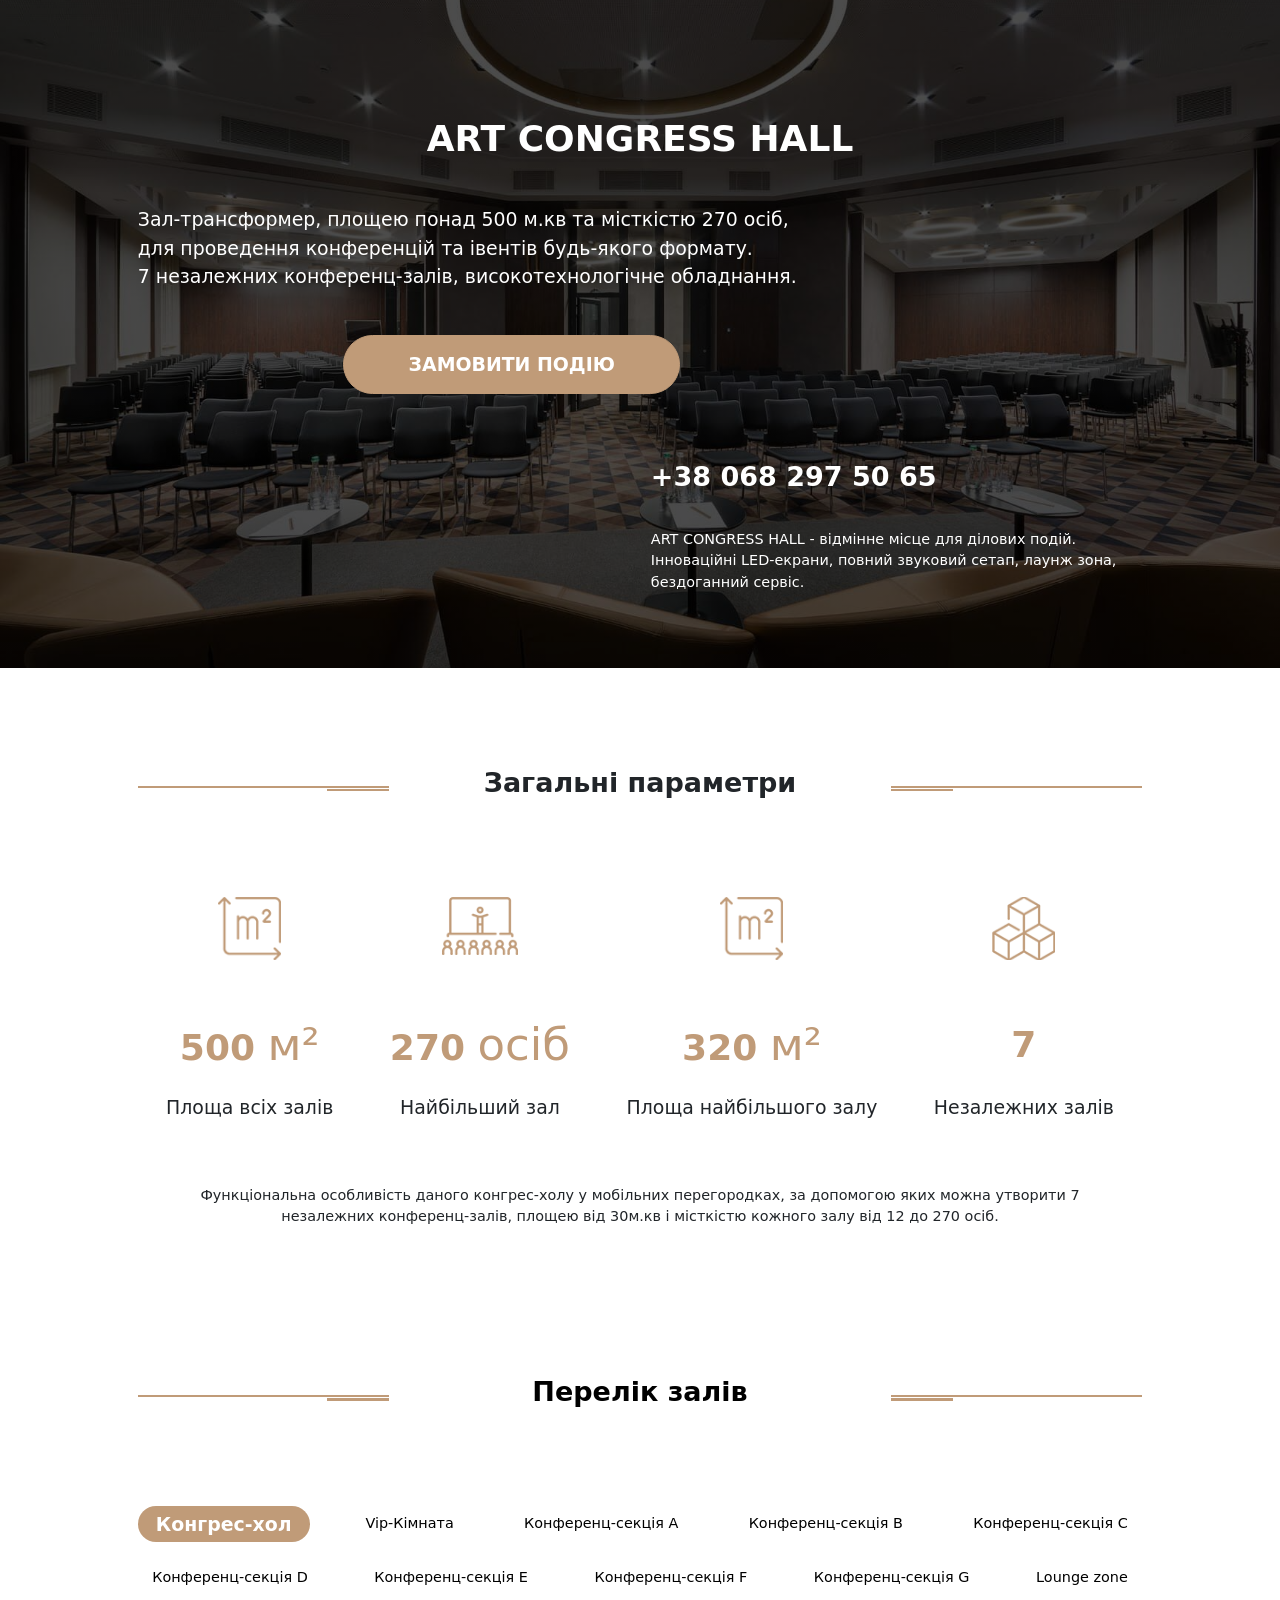
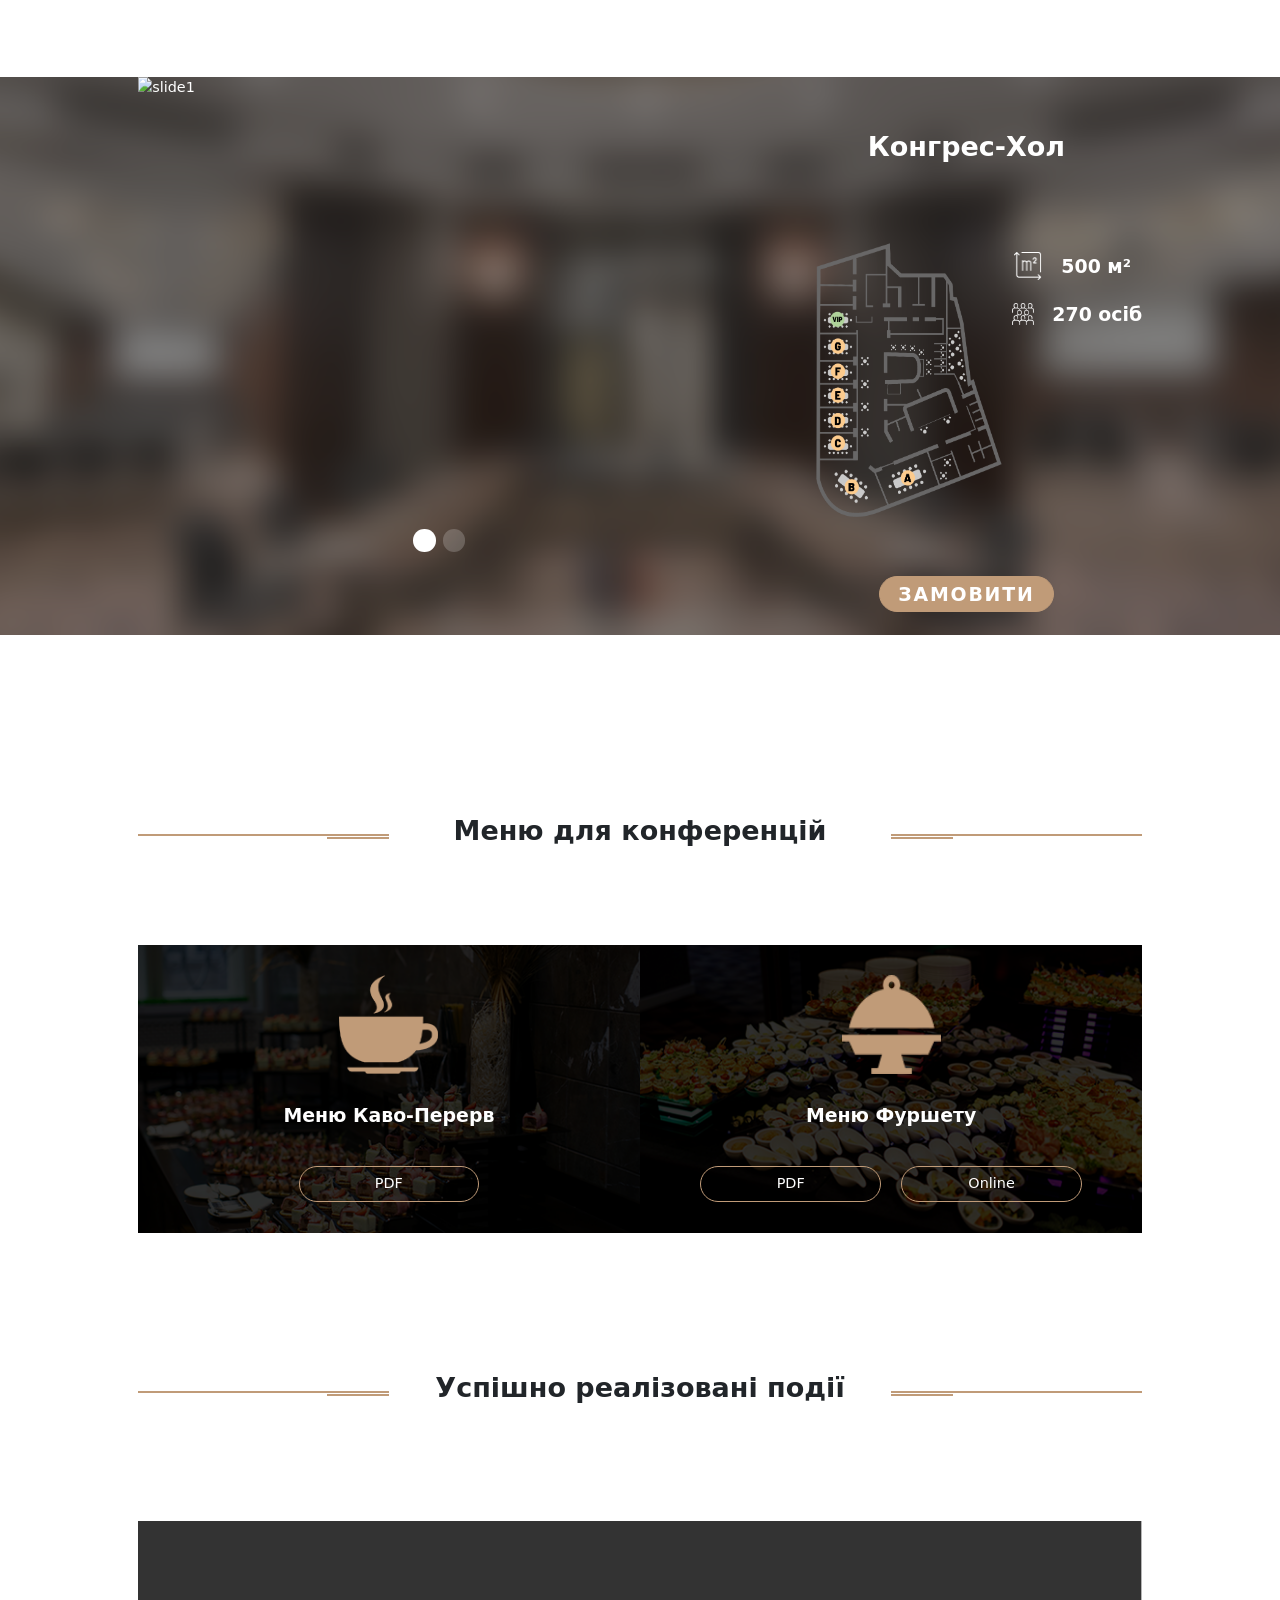
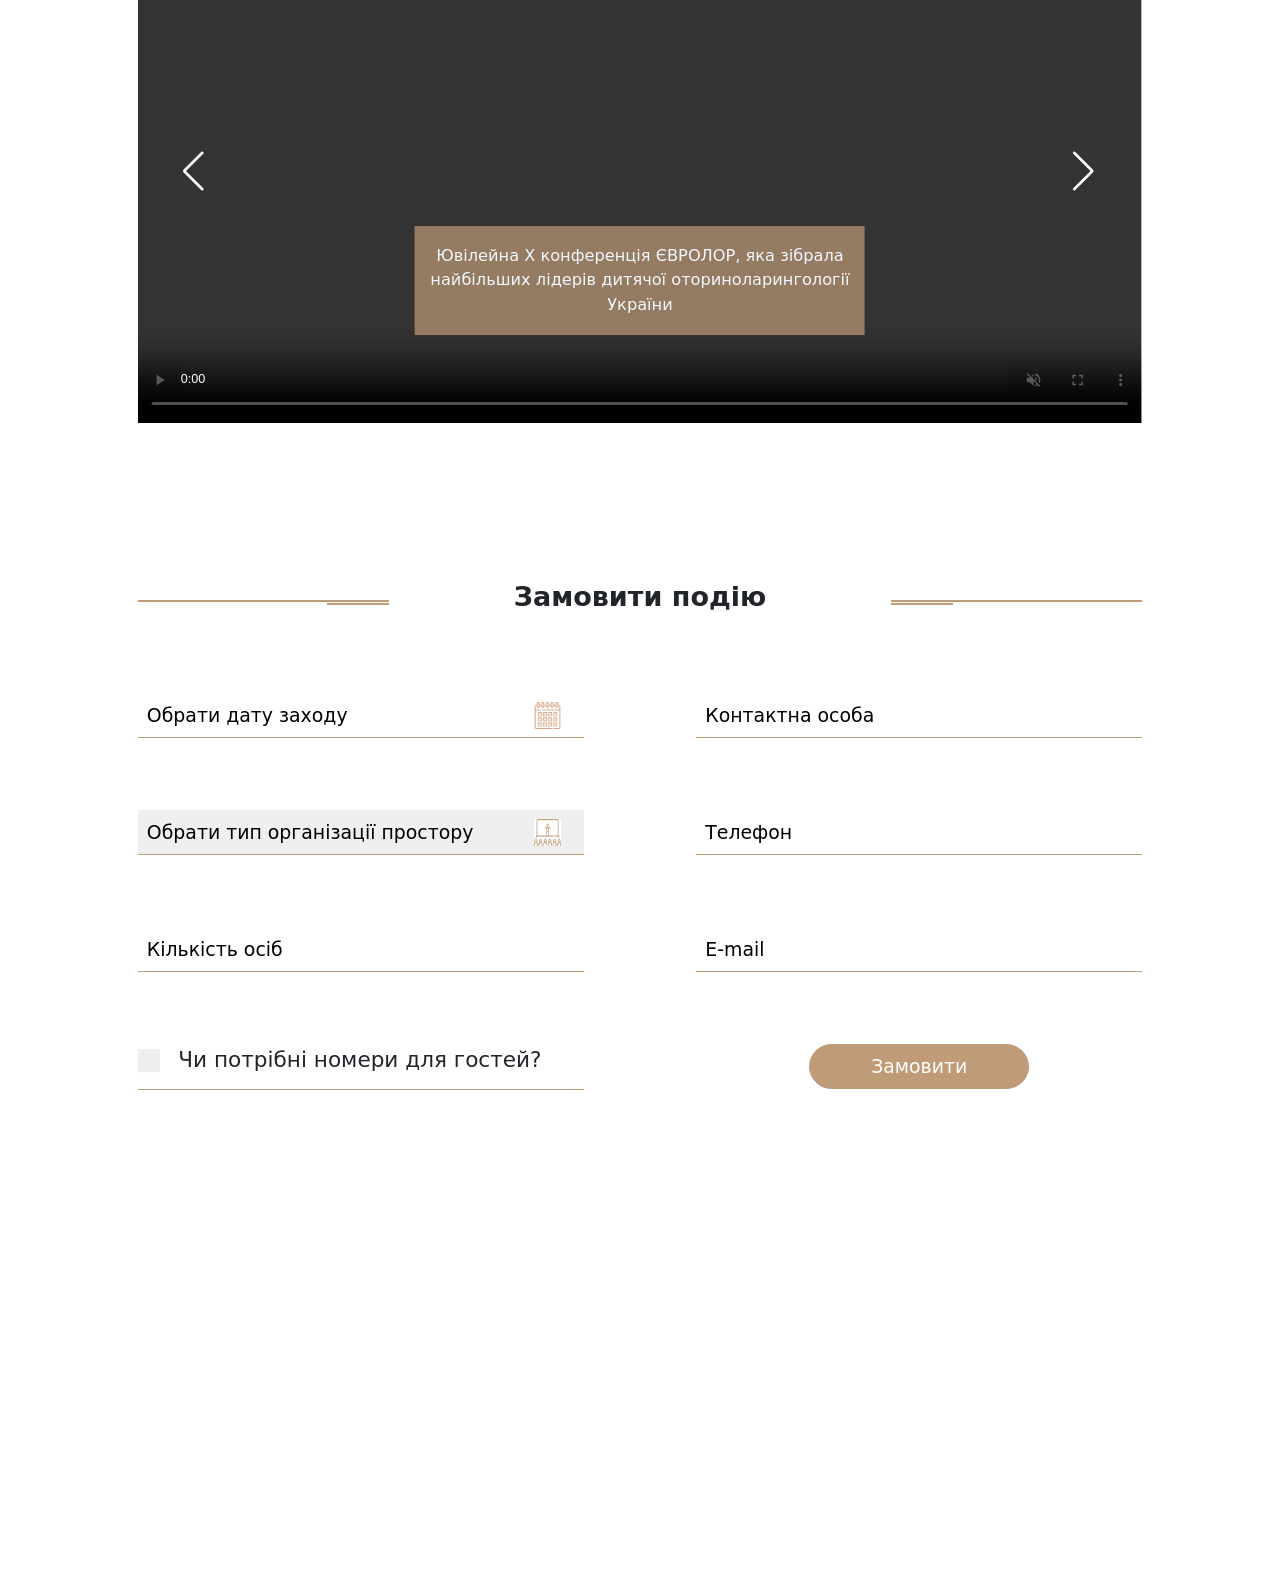
==== conference/index.html @ 0ee12df7 "add english pages" ====
<!DOCTYPE html>
<html lang="en" class="page">

  <head>
    <meta charset="UTF-8">
    <meta http-equiv="X-UA-Compatible" content="IE=edge">
    <meta name="viewport" content="width=device-width, initial-scale=1.0">
    <title>Конференції</title>
    <link rel="stylesheet" href="./../style/style.css">
    <link rel="stylesheet" href="https://cdn.jsdelivr.net/npm/swiper@8/swiper-bundle.min.css">
    <script src="https://cdn.jsdelivr.net/npm/swiper@8/swiper-bundle.min.js"></script>
    <link rel="stylesheet" href="//code.jquery.com/ui/1.13.2/themes/base/jquery-ui.css">
    <link rel="stylesheet" href="/resources/demos/style.css">
    <script src="https://code.jquery.com/jquery-3.6.0.js"></script>
    <script src="https://code.jquery.com/ui/1.13.2/jquery-ui.js"></script>
    <script>
      $(function () {
        $("#datepicker").datepicker();
      });
    </script>
    <link rel="preconnect" href="https://fonts.googleapis.com">
    <link rel="preconnect" href="https://fonts.gstatic.com" crossorigin>
    <link href="https://fonts.googleapis.com/css2?family=Josefin+Sans:wght@300;400;500;600;700&display=swap"
      rel="stylesheet">
  </head>

  <body>

    <section class="top page__top">
      <div class="container">
        <h1 class="top__title">art congress hall</h1>
        <div class="grid grid--desktop">
          <div class="top__left grid__item grid__item--desktop-1-9">
            <h3 class="top__subtitle">
              Зал-трансформер, площею понад 500 м.кв та місткістю 270 осіб,
              <br>
              для проведення конференцій та івентів будь-якого
              формату.
              <br>
              7 незалежних конференц-залів, високотехнологічне обладнання.
            </h3>
            <a href="#form" class="top__button">
              замовити подію
            </a>
          </div>
          <div class="top__right grid__item grid__item--desktop-7-12">
            <a href="tel:+380682975065" class="top__call">
              +38 068 297 50 65
            </a>
            <h3 class="top__text">
              ART CONGRESS HALL - відмінне місце для ділових подій.
              <br>
              Інноваційні LED-екрани, повний звуковий сетап, лаунж зона, бездоганний сервіс.
            </h3>
          </div>
        </div>
      </div>
    </section>

    <section class="params page__params">
      <div class="container">
        <div class="title params__title">
          <div class="title__before-line"></div>
          <h2 class="title__text">Загальні параметри</h2>
          <div class="title__after-line"></div>
        </div>
        <div class="params__wraper">
          <div class="params__squere params__el">
            <div class="params__squere--image"></div>
            <div class="params__squere-big--number">500 <span style="font-size: 50px; font-weight: 500;">м&sup2</span>
            </div>
            <!-- <img src="image/500м2.png" alt="500" class="params__squere--number"> -->
            <div class="params__squere--text">Площа всіх залів</div>
          </div>
          <div class="params__people params__el">
            <div class="params__people--image"></div>
            <div class="params__people--number">270 <span style="font-size: 50px; font-weight: 500;">осіб</span></div>
            <!-- <img src="image/270.png" alt="270" class="params__people--number"> -->
            <div class="params__people--text">Найбільший зал</div>
          </div>
          <div class="params__squere-big params__el">
            <div class="params__squere-big--image"></div>
            <div class="params__squere-big--number">320 <span style="font-size: 50px; font-weight: 500;">м&sup2</span>
            </div>
            <!-- <img src="image/320м2.png" alt="320" class="params__squere-big--number"> -->
            <div class="params__squere-big--text">Площа найбільшого залу</div>
          </div>
          <div class="params__halls params__el">
            <div class="params__halls--image"></div>
            <div class="params__halls--number">7</div>
            <!-- <img src="image/8.png" alt="8" class="params__halls--number"> -->
            <div class="params__halls--text">Незалежних залів</div>
          </div>
        </div>
        <div class="params__bottom">
          Функціональна особливість даного конгрес-холу у мобільних перегородках, за допомогою яких можна утворити 7
          незалежних конференц-залів, площею від 30м.кв і місткістю кожного залу від 12 до 270
          осіб.
        </div>
      </div>
    </section>

    <!-- <section class="conference-hall page__conference-hall" hidden>
      <div class="container">
        <div class="conference-hall__title">
          <div class="title params__title">
            <div class="title__before-line"></div>
            <h2 class="title__text">Перелік залів</h2>
            <div class="title__after-line"></div>
          </div>
        </div>

        <ul class="conference-hall__tabs">
          <li class="conference-hall__tab">Конгрес-хол</li>
          <li class="conference-hall__tab">Vip-Кімната</li>
          <li class="conference-hall__tab">Конференц-секція A</li>
          <li class="conference-hall__tab">Конференц-секція B</li>
          <li class="conference-hall__tab">Конференц-секція C</li>
          <li class="conference-hall__tab">Конференц-секція D</li>
          <li class="conference-hall__tab">Конференц-секція E</li>
          <li class="conference-hall__tab">Конференц-секція F</li>
          <li class="conference-hall__tab">Конференц-секція G</li>
          <li class="conference-hall__tab">Lounge zone</li>
        </ul>
      </div>
      <div class="conference-hall__background">
        <div class="container">
          <main class="conference-hall__container">

            <article class="conference-hall__content">
              <div class="conference-hall__wrapper">
                <div class="conference-hall__left">
                  <div class="swiper mySwiper2">
                    <div class="swiper-wrapper">
                      <div class="swiper-slide">
                        <img src="./image/conference-halls/congress/slide-1.jpg" alt="slide1">
                      </div>
                      <div class="swiper-slide">
                        <img src="./image/conference-halls/congress/slide-2.jpg" alt="slide1">
                      </div>
                    </div>
                    <div class="swiper-pagination"></div>
                  </div>

                </div>
                <div class="conference-hall__right scheme">
                  <div class="scheme__title scheme__title--conference">Конгрес-Хол</div>

                  <div class="scheme__content--visible">
                    <div class="scheme__top scheme__top--conference">
                      <picture>
                        <source media="(max-width: 550px)" srcset="image/scheme_1.png" width="160px" height="240px">
                        <img src="image/scheme_1.png" alt="схема залу" width="240px" height="340px">
                      </picture>
                      <div class="scheme__flex-wraper-all">
                        <div class="scheme__flex-wraper">
                          <img src="image/area_white.png" alt="area" width="35px" height="35px">
                          <div class="scheme__count">500 м&sup2</div>
                        </div>
                        <div class="scheme__flex-wraper">
                          <img src="image/people.png" alt="people" width="25px" height="25px">
                          <div class="scheme__count">270 осіб</div>
                        </div>
                      </div>
                    </div>
                  </div>
                  <a href="#form" class="scheme__btn">замовити</a>
                </div>
              </div>
            </article>

            <article class="conference-hall__content">
              <div class="conference-hall__wrapper">
                <div class="conference-hall__left">
                  <div class="swiper mySwiper2">
                    <div class="swiper-wrapper">
                      <div class="swiper-slide">
                        <img src="./image/conference-halls/vip/slide-1.jpg">
                      </div>
                    </div>
                    <div class="swiper-pagination"></div>
                  </div>
                </div>

                <div class="conference-hall__right scheme">
                  <div class="scheme__title scheme__title--conference">VIP-Кімната</div>

                  <div class="scheme__content--visible">
                    <div class="scheme__top scheme__top--conference">
                      <picture>
                        <source media="(max-width: 550px)" srcset="image/scheme_1.png" width="160px" height="240px">
                        <img src="image/scheme_1.png" alt="схема залу" width="240px" height="340px">
                      </picture>
                      <div class="scheme__flex-wraper-all">
                        <div class="scheme__flex-wraper">
                          <img src="image/area_white.png" alt="area" width="35px" height="35px">
                          <div class="scheme__count">34 м&sup2</div>
                        </div>
                        <div class="scheme__flex-wraper">
                          <img src="image/people.png" alt="people" width="35px" height="25px">
                          <div class="scheme__count">13 осіб</div>
                        </div>
                      </div>
                    </div>
                  </div>

                  <a href="#form" class="scheme__btn">замовити</a>
                </div>
              </div>
            </article>

            <article class="conference-hall__content active">
              <div class="conference-hall__wrapper">
                <div class="conference-hall__left">
                  <div class="swiper mySwiper2">
                    <div class="swiper-wrapper">
                      <div class="swiper-slide">
                        <img src="./image/conference-halls/А/slide-1.jpg">
                      </div>
                    </div>
                    <div class="swiper-pagination"></div>
                  </div>

                </div>
                <div class="conference-hall__right conference-hall__right--conference scheme">

                  <div class="scheme__title scheme__title--conference">Конференц-секція A</div>

                  <h2 class="scheme__tabs-title">
                    Оберіть тип розсадки:
                  </h2>

                  <ul class="scheme__tabs">
                    <li class="scheme__tab active">
                      клас
                    </li>
                    <li class="scheme__tab">
                      театр
                    </li>
                    <li class="scheme__tab">
                      круглий стіл
                    </li>
                  </ul>

                  <div class="scheme__content">
                    <div class="scheme__top scheme__top--conference">
                      <picture>
                        <source media="(max-width: 550px)" srcset="image/scheme_1.png" width="160px" height="240px">
                        <img src="image/scheme_1.png" alt="схема залу" width="240px" height="340px">
                      </picture>
                      <div class="scheme__flex-wraper-all">
                        <div class="scheme__flex-wraper">
                          <img src="image/area_white.png" alt="area" width="35px" height="35px">
                          <div class="scheme__count">70 м&sup2</div>
                        </div>
                        <div class="scheme__flex-wraper">
                          <img src="image/people.png" alt="people" width="35px" height="25px">
                          <div class="scheme__count">20 осіб</div>
                        </div>
                      </div>
                    </div>
                  </div>

                  <div class="scheme__content">
                    <div class="scheme__top scheme__top--conference">
                      <picture>
                        <source media="(max-width: 550px)" srcset="image/scheme_1.png" width="160px" height="240px">
                        <img src="image/scheme_1.png" alt="схема залу" width="240px" height="340px">
                      </picture>
                      <div class="scheme__flex-wraper-all">
                        <div class="scheme__flex-wraper">
                          <img src="image/area_white.png" alt="area" width="35px" height="35px">
                          <div class="scheme__count">70 м&sup2</div>
                        </div>
                        <div class="scheme__flex-wraper">
                          <img src="image/people.png" alt="people" width="35px" height="25px">
                          <div class="scheme__count">70 осіб</div>
                        </div>
                      </div>
                    </div>
                  </div>

                  <div class="scheme__content">
                    <div class="scheme__top scheme__top--conference">
                      <picture>
                        <source media="(max-width: 550px)" srcset="image/scheme_1.png" width="160px" height="240px">
                        <img src="image/scheme_1.png" alt="схема залу" width="240px" height="340px">
                      </picture>
                      <div class="scheme__flex-wraper-all">
                        <div class="scheme__flex-wraper">
                          <img src="image/area_white.png" alt="area" width="35px" height="35px">
                          <div class="scheme__count">70 м&sup2</div>
                        </div>
                        <div class="scheme__flex-wraper">
                          <img src="image/people.png" alt="people" width="35px" height="25px">
                          <div class="scheme__count">25 осіб</div>
                        </div>
                      </div>
                    </div>
                  </div>

                  <a href="#form" class="scheme__btn">замовити</a>
                </div>
              </div>
            </article>

            <article class="conference-hall__content active">
              <div class="conference-hall__wrapper">
                <div class="conference-hall__left">
                  <div class="swiper mySwiper2">
                    <div class="swiper-wrapper">
                      <div class="swiper-slide">
                        <img src="./image/conference-halls/B/slide-1.jpg">
                      </div>
                      <div class="swiper-slide">
                        <img src="./image/conference-halls/B/slide-2.jpg"
                      </div>
                      <div class="swiper-slide">
                        <img src="./image/conference-halls/B/slide-3.jpg">
                      </div>
                      <div class="swiper-slide">
                        <img src="./image/conference-halls/B/slide-4.jpg">
                      </div>
                    </div>
                    <div class="swiper-pagination"></div>
                  </div>

                </div>
                <div class="conference-hall__right conference-hall__right--conference scheme">

                  <div class="scheme__title scheme__title--conference">Конференц-секція B</div>

                  <h2 class="scheme__tabs-title">
                    Оберіть тип розсадки:
                  </h2>

                  <ul class="scheme__tabs">
                    <li class="scheme__tab active">
                      клас
                    </li>
                    <li class="scheme__tab">
                      театр
                    </li>
                    <li class="scheme__tab">
                      круглий стіл
                    </li>
                  </ul>

                  <div class="scheme__content">
                    <div class="scheme__top scheme__top--conference">
                      <picture>
                        <source media="(max-width: 550px)" srcset="image/scheme_1.png" width="160px" height="240px">
                        <img src="image/scheme_1.png" alt="схема залу" width="240px" height="340px">
                      </picture>
                      <div class="scheme__flex-wraper-all">
                        <div class="scheme__flex-wraper">
                          <img src="image/area_white.png" alt="area" width="35px" height="35px">
                          <div class="scheme__count">90 м&sup2</div>
                        </div>
                        <div class="scheme__flex-wraper">
                          <img src="image/people.png" alt="people" width="35px" height="25px">
                          <div class="scheme__count">38 осіб</div>
                        </div>
                      </div>
                    </div>
                  </div>

                  <div class="scheme__content">
                    <div class="scheme__top scheme__top--conference">
                      <picture>
                        <source media="(max-width: 550px)" srcset="image/scheme_1.png" width="160px" height="240px">
                        <img src="image/scheme_1.png" alt="схема залу" width="240px" height="340px">
                      </picture>
                      <div class="scheme__flex-wraper-all">
                        <div class="scheme__flex-wraper">
                          <img src="image/area_white.png" alt="area" width="35px" height="35px">
                          <div class="scheme__count">90 м&sup2</div>
                        </div>
                        <div class="scheme__flex-wraper">
                          <img src="image/people.png" alt="people" width="35px" height="25px">
                          <div class="scheme__count">90 осіб</div>
                        </div>
                      </div>
                    </div>
                  </div>

                  <div class="scheme__content">
                    <div class="scheme__top scheme__top--conference">
                      <picture>
                        <source media="(max-width: 550px)" srcset="image/scheme_1.png" width="160px" height="240px">
                        <img src="image/scheme_1.png" alt="схема залу" width="240px" height="340px">
                      </picture>
                      <div class="scheme__flex-wraper-all">
                        <div class="scheme__flex-wraper">
                          <img src="image/area_white.png" alt="area" width="35px" height="35px">
                          <div class="scheme__count">90 м&sup2</div>
                        </div>
                        <div class="scheme__flex-wraper">
                          <img src="image/people.png" alt="people" width="35px" height="25px">
                          <div class="scheme__count">30 осіб</div>
                        </div>
                      </div>
                    </div>
                  </div>
                  <a href="#form" class="scheme__btn">замовити</a>
                </div>
              </div>
            </article>

            <article class="conference-hall__content active">
              <div class="conference-hall__wrapper">
                <div class="conference-hall__left">
                  <div class="swiper mySwiper2">
                    <div class="swiper-wrapper">
                      <div class="swiper-slide">
                        <img src="./image/conference-halls/С/slide-1.jpg">
                      </div>
                    </div>
                    <div class="swiper-pagination"></div>
                  </div>

                </div>
                <div class="conference-hall__right conference-hall__right--conference scheme">

                  <div class="scheme__title scheme__title--conference">Конференц-секція C</div>

                  <h2 class="scheme__tabs-title">
                    Оберіть тип розсадки:
                  </h2>

                  <ul class="scheme__tabs">
                    <li class="scheme__tab">
                      клас
                    </li>
                    <li class="scheme__tab">
                      театр
                    </li>
                    <li class="scheme__tab">
                      круглий стіл
                    </li>
                  </ul>

                  <div class="scheme__content">
                    <div class="scheme__top scheme__top--conference">
                      <picture>
                        <source media="(max-width: 550px)" srcset="image/scheme_1.png" width="160px" height="240px">
                        <img src="image/scheme_1.png" alt="схема залу" width="240px" height="340px">
                      </picture>
                      <div class="scheme__flex-wraper-all">
                        <div class="scheme__flex-wraper">
                          <img src="image/area_white.png" alt="area" width="35px" height="35px">
                          <div class="scheme__count">29 м&sup2</div>
                        </div>
                        <div class="scheme__flex-wraper">
                          <img src="image/people.png" alt="people" width="35px" height="25px">
                          <div class="scheme__count">12 осіб</div>
                        </div>
                      </div>
                    </div>
                  </div>

                  <div class="scheme__content">
                    <div class="scheme__top scheme__top--conference">
                      <picture>
                        <source media="(max-width: 550px)" srcset="image/scheme_1.png" width="160px" height="240px">
                        <img src="image/scheme_1.png" alt="схема залу" width="240px" height="340px">
                      </picture>
                      <div class="scheme__flex-wraper-all">
                        <div class="scheme__flex-wraper">
                          <img src="image/area_white.png" alt="area" width="35px" height="35px">
                          <div class="scheme__count">29 м&sup2</div>
                        </div>
                        <div class="scheme__flex-wraper">
                          <img src="image/people.png" alt="people" width="35px" height="25px">
                          <div class="scheme__count">15 осіб</div>
                        </div>
                      </div>
                    </div>
                  </div>

                  <div class="scheme__content">
                    <div class="scheme__top scheme__top--conference">
                      <picture>
                        <source media="(max-width: 550px)" srcset="image/scheme_1.png" width="160px" height="240px">
                        <img src="image/scheme_1.png" alt="схема залу" width="240px" height="340px">
                      </picture>
                      <div class="scheme__flex-wraper-all">
                        <div class="scheme__flex-wraper">
                          <img src="image/area_white.png" alt="area" width="35px" height="35px">
                          <div class="scheme__count">29 м&sup2</div>
                        </div>
                        <div class="scheme__flex-wraper">
                          <img src="image/people.png" alt="people" width="35px" height="25px">
                          <div class="scheme__count">12 осіб</div>
                        </div>
                      </div>
                    </div>
                  </div>

                  <a href="#form" class="scheme__btn">замовити</a>
                </div>
              </div>
            </article>

            <article class="conference-hall__content active">
              <div class="conference-hall__wrapper">
                <div class="conference-hall__left">
                  <div class="swiper mySwiper2">
                    <div class="swiper-wrapper">
                      <div class="swiper-slide">
                        <img src="./image/conference-halls/D/slide-1.jpg">
                      </div>
                    </div>
                    <div class="swiper-pagination"></div>
                  </div>

                </div>
                <div class="conference-hall__right conference-hall__right--conference scheme">

                  <div class="scheme__title scheme__title--conference">Конференц-секція D</div>

                  <h2 class="scheme__tabs-title">
                    Оберіть тип розсадки:
                  </h2>

                  <ul class="scheme__tabs">
                    <li class="scheme__tab">
                      клас
                    </li>
                    <li class="scheme__tab">
                      театр
                    </li>
                    <li class="scheme__tab">
                      круглий стіл
                    </li>
                  </ul>

                  <div class="scheme__content">
                    <div class="scheme__top scheme__top--conference">
                      <picture>
                        <source media="(max-width: 550px)" srcset="image/scheme_1.png" width="160px" height="240px">
                        <img src="image/scheme_1.png" alt="схема залу" width="240px" height="340px">
                      </picture>
                      <div class="scheme__flex-wraper-all">
                        <div class="scheme__flex-wraper">
                          <img src="image/area_white.png" alt="area" width="35px" height="35px">
                          <div class="scheme__count">32 м&sup2</div>
                        </div>
                        <div class="scheme__flex-wraper">
                          <img src="image/people.png" alt="people" width="35px" height="25px">
                          <div class="scheme__count">12 осіб</div>
                        </div>
                      </div>
                    </div>
                  </div>

                  <div class="scheme__content">
                    <div class="scheme__top scheme__top--conference">
                      <picture>
                        <source media="(max-width: 550px)" srcset="image/scheme_1.png" width="160px" height="240px">
                        <img src="image/scheme_1.png" alt="схема залу" width="240px" height="340px">
                      </picture>
                      <div class="scheme__flex-wraper-all">
                        <div class="scheme__flex-wraper">
                          <img src="image/area_white.png" alt="area" width="35px" height="35px">
                          <div class="scheme__count">32 м&sup2</div>
                        </div>
                        <div class="scheme__flex-wraper">
                          <img src="image/people.png" alt="people" width="35px" height="25px">
                          <div class="scheme__count">15 осіб</div>
                        </div>
                      </div>
                    </div>
                  </div>

                  <div class="scheme__content">
                    <div class="scheme__top scheme__top--conference">
                      <picture>
                        <source media="(max-width: 550px)" srcset="image/scheme_1.png" width="160px" height="240px">
                        <img src="image/scheme_1.png" alt="схема залу" width="240px" height="340px">
                      </picture>
                      <div class="scheme__flex-wraper-all">
                        <div class="scheme__flex-wraper">
                          <img src="image/area_white.png" alt="area" width="35px" height="35px">
                          <div class="scheme__count">32 м&sup2</div>
                        </div>
                        <div class="scheme__flex-wraper">
                          <img src="image/people.png" alt="people" width="35px" height="25px">
                          <div class="scheme__count">12 осіб</div>
                        </div>
                      </div>
                    </div>
                  </div>
                  <a href="#form" class="scheme__btn">замовити</a>
                </div>
              </div>
            </article>

            <article class="conference-hall__content active">
              <div class="conference-hall__wrapper">
                <div class="conference-hall__left">
                  <div class="swiper mySwiper2">
                    <div class="swiper-wrapper">
                      <div class="swiper-slide">
                        <img src="./image/conference-halls/E/slide-1.jpg">
                      </div>
                    </div>
                    <div class="swiper-pagination"></div>
                  </div>

                </div>
                <div class="conference-hall__right conference-hall__right--conference scheme">

                  <div class="scheme__title scheme__title--conference">Конференц-секція E</div>

                  <h2 class="scheme__tabs-title">
                    Оберіть тип розсадки:
                  </h2>

                  <ul class="scheme__tabs">
                    <li class="scheme__tab">
                      клас
                    </li>
                    <li class="scheme__tab">
                      театр
                    </li>
                    <li class="scheme__tab">
                      круглий стіл
                    </li>
                  </ul>

                  <div class="scheme__content">
                    <div class="scheme__top scheme__top--conference">
                      <picture>
                        <source media="(max-width: 550px)" srcset="image/scheme_1.png" width="160px" height="240px">
                        <img src="image/scheme_1.png" alt="схема залу" width="240px" height="340px">
                      </picture>
                      <div class="scheme__flex-wraper-all">
                        <div class="scheme__flex-wraper">
                          <img src="image/area_white.png" alt="area" width="35px" height="35px">
                          <div class="scheme__count">29 м&sup2</div>
                        </div>
                        <div class="scheme__flex-wraper">
                          <img src="image/people.png" alt="people" width="35px" height="25px">
                          <div class="scheme__count">12 осіб</div>
                        </div>
                      </div>
                    </div>
                  </div>

                  <div class="scheme__content">
                    <div class="scheme__top scheme__top--conference">
                      <picture>
                        <source media="(max-width: 550px)" srcset="image/scheme_1.png" width="160px" height="240px">
                        <img src="image/scheme_1.png" alt="схема залу" width="240px" height="340px">
                      </picture>
                      <div class="scheme__flex-wraper-all">
                        <div class="scheme__flex-wraper">
                          <img src="image/area_white.png" alt="area" width="35px" height="35px">
                          <div class="scheme__count">29 м&sup2</div>
                        </div>
                        <div class="scheme__flex-wraper">
                          <img src="image/people.png" alt="people" width="35px" height="25px">
                          <div class="scheme__count">15 осіб</div>
                        </div>
                      </div>
                    </div>
                  </div>

                  <div class="scheme__content">
                    <div class="scheme__top scheme__top--conference">
                      <picture>
                        <source media="(max-width: 550px)" srcset="image/scheme_1.png" width="160px" height="240px">
                        <img src="image/scheme_1.png" alt="схема залу" width="240px" height="340px">
                      </picture>
                      <div class="scheme__flex-wraper-all">
                        <div class="scheme__flex-wraper">
                          <img src="image/area_white.png" alt="area" width="35px" height="35px">
                          <div class="scheme__count">29 м&sup2</div>
                        </div>
                        <div class="scheme__flex-wraper">
                          <img src="image/people.png" alt="people" width="35px" height="25px">
                          <div class="scheme__count">12 осіб</div>
                        </div>
                      </div>
                    </div>
                  </div>
                  <a href="#form" class="scheme__btn">замовити</a>
                </div>
              </div>
            </article>

            <article class="conference-hall__content active">
              <div class="conference-hall__wrapper">
                <div class="conference-hall__left">
                  <div class="swiper mySwiper2">
                    <div class="swiper-wrapper">
                      <div class="swiper-slide">
                        <img src="./image/conference-halls/F/slide-1.jpg">
                      </div>
                    </div>
                    <div class="swiper-pagination"></div>
                  </div>

                </div>
                <div class="conference-hall__right conference-hall__right--conference scheme">

                  <div class="scheme__title scheme__title--conference">Конференц-секція F</div>

                  <h2 class="scheme__tabs-title">
                    Оберіть тип розсадки:
                  </h2>

                  <ul class="scheme__tabs">
                    <li class="scheme__tab">
                      клас
                    </li>
                    <li class="scheme__tab">
                      театр
                    </li>
                    <li class="scheme__tab">
                      круглий стіл
                    </li>
                  </ul>

                  <div class="scheme__content">
                    <div class="scheme__top scheme__top--conference">
                      <picture>
                        <source media="(max-width: 550px)" srcset="image/scheme_1.png" width="160px" height="240px">
                        <img src="image/scheme_1.png" alt="схема залу" width="240px" height="340px">
                      </picture>
                      <div class="scheme__flex-wraper-all">
                        <div class="scheme__flex-wraper">
                          <img src="image/area_white.png" alt="area" width="35px" height="35px">
                          <div class="scheme__count">29 м&sup2</div>
                        </div>
                        <div class="scheme__flex-wraper">
                          <img src="image/people.png" alt="people" width="35px" height="25px">
                          <div class="scheme__count">12 осіб</div>
                        </div>
                      </div>
                    </div>
                  </div>

                  <div class="scheme__content">
                    <div class="scheme__top scheme__top--conference">
                      <picture>
                        <source media="(max-width: 550px)" srcset="image/scheme_1.png" width="160px" height="240px">
                        <img src="image/scheme_1.png" alt="схема залу" width="240px" height="340px">
                      </picture>
                      <div class="scheme__flex-wraper-all">
                        <div class="scheme__flex-wraper">
                          <img src="image/area_white.png" alt="area" width="35px" height="35px">
                          <div class="scheme__count">29 м&sup2</div>
                        </div>
                        <div class="scheme__flex-wraper">
                          <img src="image/people.png" alt="people" width="35px" height="25px">
                          <div class="scheme__count">15 осіб</div>
                        </div>
                      </div>
                    </div>
                  </div>

                  <div class="scheme__content">
                    <div class="scheme__top scheme__top--conference">
                      <picture>
                        <source media="(max-width: 550px)" srcset="image/scheme_1.png" width="160px" height="240px">
                        <img src="image/scheme_1.png" alt="схема залу" width="240px" height="340px">
                      </picture>
                      <div class="scheme__flex-wraper-all">
                        <div class="scheme__flex-wraper">
                          <img src="image/area_white.png" alt="area" width="35px" height="35px">
                          <div class="scheme__count">29 м&sup2</div>
                        </div>
                        <div class="scheme__flex-wraper">
                          <img src="image/people.png" alt="people" width="35px" height="25px">
                          <div class="scheme__count">12 осіб</div>
                        </div>
                      </div>
                    </div>
                  </div>
                  <a href="#form" class="scheme__btn">замовити</a>
                </div>
              </div>
            </article>

            <article class="conference-hall__content active">
              <div class="conference-hall__wrapper">
                <div class="conference-hall__left">
                  <div class="swiper mySwiper2">
                    <div class="swiper-wrapper">
                      <div class="swiper-slide">
                        <img src="./image/conference-halls/G/slide-1.jpg">
                      </div>
                      <div class="swiper-slide">
                        <img src="./image/conference-halls/G/slide-2.jpg">
                      </div>
                    </div>
                    <div class="swiper-pagination"></div>
                  </div>
                </div>
                <div class="conference-hall__right conference-hall__right--conference scheme">

                  <div class="scheme__title scheme__title--conference">Конференц-секція G</div>

                  <h2 class="scheme__tabs-title">
                    Оберіть тип розсадки:
                  </h2>

                  <ul class="scheme__tabs">
                    <li class="scheme__tab">
                      клас
                    </li>
                    <li class="scheme__tab">
                      театр
                    </li>
                    <li class="scheme__tab">
                      круглий стіл
                    </li>
                  </ul>

                  <div class="scheme__content">
                    <div class="scheme__top scheme__top--conference">
                      <picture>
                        <source media="(max-width: 550px)" srcset="image/scheme_1.png" width="160px" height="240px">
                        <img src="image/scheme_1.png" alt="схема залу" width="240px" height="340px">
                      </picture>
                      <div class="scheme__flex-wraper-all">
                        <div class="scheme__flex-wraper">
                          <img src="image/area_white.png" alt="area" width="35px" height="35px">
                          <div class="scheme__count">34 м&sup2</div>
                        </div>
                        <div class="scheme__flex-wraper">
                          <img src="image/people.png" alt="people" width="35px" height="25px">
                          <div class="scheme__count">14 осіб</div>
                        </div>
                      </div>
                    </div>
                  </div>

                  <div class="scheme__content">
                    <div class="scheme__top scheme__top--conference">
                      <picture>
                        <source media="(max-width: 550px)" srcset="image/scheme_1.png" width="160px" height="240px">
                        <img src="image/scheme_1.png" alt="схема залу" width="240px" height="340px">
                      </picture>
                      <div class="scheme__flex-wraper-all">
                        <div class="scheme__flex-wraper">
                          <img src="image/area_white.png" alt="area" width="35px" height="35px">
                          <div class="scheme__count">34 м&sup2</div>
                        </div>
                        <div class="scheme__flex-wraper">
                          <img src="image/people.png" alt="people" width="35px" height="25px">
                          <div class="scheme__count">20 осіб</div>
                        </div>
                      </div>
                    </div>
                  </div>

                  <div class="scheme__content">
                    <div class="scheme__top scheme__top--conference">
                      <picture>
                        <source media="(max-width: 550px)" srcset="image/scheme_1.png" width="160px" height="240px">
                        <img src="image/scheme_1.png" alt="схема залу" width="240px" height="340px">
                      </picture>
                      <div class="scheme__flex-wraper-all">
                        <div class="scheme__flex-wraper">
                          <img src="image/area_white.png" alt="area" width="35px" height="35px">
                          <div class="scheme__count">34 м&sup2</div>
                        </div>
                        <div class="scheme__flex-wraper">
                          <img src="image/people.png" alt="people" width="35px" height="25px">
                          <div class="scheme__count">15 осіб</div>
                        </div>
                      </div>
                    </div>
                  </div>
                  <a href="#form" class="scheme__btn">замовити</a>
                </div>
              </div>
            </article>

            <article class="conference-hall__content active">
              <div class="conference-hall__wrapper">
                <div class="conference-hall__left">
                  <div class="swiper mySwiper2">
                    <div class="swiper-wrapper">
                      <div class="swiper-slide">
                        <img src="./image/conference-halls/lounge/atrium.jpg">
                      </div>
                    </div>
                    <div class="swiper-pagination"></div>
                  </div>
                </div>
                <div class="conference-hall__right conference-hall__right--conference scheme">

                </div>
              </div>
            </article>
          </main>
        </div>
      </div>
    </section> -->

    <section class="conference-hall page__conference-hall">
      <div class="container">
        <div class="conference-hall__title">
          <div class="title params__title">
            <div class="title__before-line"></div>
            <h2 class="title__text">Перелік залів</h2>
            <div class="title__after-line"></div>
          </div>
        </div>
        <ul class="nav nav-pills mb-3 conference-hall__tabs" id="pills-tab" role="tablist">
          <li class="nav-item dropdown nav__drop">
            <a class="nav-link dropdown-toggle" data-bs-toggle="dropdown" href="#" role="button"
              aria-expanded="false">Оберіть Зал</a>
            <ul class="dropdown-menu">
              <li class="nav-item" role="presentation">
                <button class="nav-link active conference-hall__tab" id="pills-home-tab" data-bs-toggle="pill"
                  data-bs-target="#pills-conference" type="button" role="tab" aria-controls="pills-home"
                  aria-selected="true">Конгрес-хол</button>
              </li>
              <li class="nav-item" role="presentation">
                <button class="nav-link conference-hall__tab" id="pills-profile-tab" data-bs-toggle="pill"
                  data-bs-target="#pills-vip" type="button" role="tab" aria-controls="pills-profile"
                  aria-selected="false">Vip-Кімната</button>
              </li>
              <li class="nav-item" role="presentation">
                <button class="nav-link conference-hall__tab" id="pills-contact-tab" data-bs-toggle="pill"
                  data-bs-target="#pills-conference-a" type="button" role="tab" aria-controls="pills-contact"
                  aria-selected="false">Конференц-секція А</button>
              </li>
              <li class="nav-item" role="presentation">
                <button class="nav-link conference-hall__tab" id="pills-contact-tab" data-bs-toggle="pill"
                  data-bs-target="#pills-conference-b" type="button" role="tab" aria-controls="pills-contact"
                  aria-selected="false">Конференц-секція B</button>
              </li>
              <li class="nav-item" role="presentation">
                <button class="nav-link conference-hall__tab" id="pills-contact-tab" data-bs-toggle="pill"
                  data-bs-target="#pills-conference-c" type="button" role="tab" aria-controls="pills-contact"
                  aria-selected="false">Конференц-секція C</button>
              </li>
              <li class="nav-item" role="presentation">
                <button class="nav-link conference-hall__tab" id="pills-contact-tab" data-bs-toggle="pill"
                  data-bs-target="#pills-conference-d" type="button" role="tab" aria-controls="pills-contact"
                  aria-selected="false">Конференц-секція D</button>
              </li>
              <li class="nav-item" role="presentation">
                <button class="nav-link conference-hall__tab" id="pills-contact-tab" data-bs-toggle="pill"
                  data-bs-target="#pills-conference-e" type="button" role="tab" aria-controls="pills-contact"
                  aria-selected="false">Конференц-секція E</button>
              </li>
              <li class="nav-item" role="presentation">
                <button class="nav-link conference-hall__tab" id="pills-contact-tab" data-bs-toggle="pill"
                  data-bs-target="#pills-conference-f" type="button" role="tab" aria-controls="pills-contact"
                  aria-selected="false">Конференц-секція F</button>
              </li>
              <li class="nav-item" role="presentation">
                <button class="nav-link conference-hall__tab" id="pills-contact-tab" data-bs-toggle="pill"
                  data-bs-target="#pills-conference-g" type="button" role="tab" aria-controls="pills-contact"
                  aria-selected="false">Конференц-секція G</button>
              </li>
              <li class="nav-item" role="presentation">
                <button class="nav-link conference-hall__tab" id="pills-contact-tab" data-bs-toggle="pill"
                  data-bs-target="#pills-lounge" type="button" role="tab" aria-controls="pills-contact"
                  aria-selected="false">Lounge zone</button>
              </li>
            </ul>
          </li>
          <li class="nav-item nav__noDrop" role="presentation">
            <button class="nav-link active conference-hall__tab" id="pills-home-tab" data-bs-toggle="pill"
              data-bs-target="#pills-conference" type="button" role="tab" aria-controls="pills-home"
              aria-selected="true">Конгрес-хол</button>
          </li>
          <li class="nav-item nav__noDrop" role="presentation">
            <button class="nav-link conference-hall__tab" id="pills-profile-tab" data-bs-toggle="pill"
              data-bs-target="#pills-vip" type="button" role="tab" aria-controls="pills-profile"
              aria-selected="false">Vip-Кімната</button>
          </li>
          <li class="nav-item nav__noDrop" role="presentation">
            <button class="nav-link conference-hall__tab" id="pills-contact-tab" data-bs-toggle="pill"
              data-bs-target="#pills-conference-a" type="button" role="tab" aria-controls="pills-contact"
              aria-selected="false">Конференц-секція A</button>
          </li>
          <li class="nav-item nav__noDrop" role="presentation">
            <button class="nav-link conference-hall__tab" id="pills-contact-tab" data-bs-toggle="pill"
              data-bs-target="#pills-conference-b" type="button" role="tab" aria-controls="pills-contact"
              aria-selected="false">Конференц-секція B</button>
          </li>
          <li class="nav-item nav__noDrop" role="presentation">
            <button class="nav-link conference-hall__tab" id="pills-contact-tab" data-bs-toggle="pill"
              data-bs-target="#pills-conference-c" type="button" role="tab" aria-controls="pills-contact"
              aria-selected="false">Конференц-секція C</button>
          </li>
          <li class="nav-item nav__noDrop" role="presentation">
            <button class="nav-link conference-hall__tab" id="pills-contact-tab" data-bs-toggle="pill"
              data-bs-target="#pills-conference-d" type="button" role="tab" aria-controls="pills-contact"
              aria-selected="false">Конференц-секція D</button>
          </li>
          <li class="nav-item nav__noDrop" role="presentation">
            <button class="nav-link conference-hall__tab" id="pills-contact-tab" data-bs-toggle="pill"
              data-bs-target="#pills-conference-e" type="button" role="tab" aria-controls="pills-contact"
              aria-selected="false">Конференц-секція E</button>
          </li>
          <li class="nav-item nav__noDrop" role="presentation">
            <button class="nav-link conference-hall__tab" id="pills-contact-tab" data-bs-toggle="pill"
              data-bs-target="#pills-conference-f" type="button" role="tab" aria-controls="pills-contact"
              aria-selected="false">Конференц-секція F</button>
          </li>
          <li class="nav-item nav__noDrop" role="presentation">
            <button class="nav-link conference-hall__tab" id="pills-contact-tab" data-bs-toggle="pill"
              data-bs-target="#pills-conference-g" type="button" role="tab" aria-controls="pills-contact"
              aria-selected="false">Конференц-секція G</button>
          </li>
          <li class="nav-item nav__noDrop" role="presentation">
            <button class="nav-link conference-hall__tab" id="pills-contact-tab" data-bs-toggle="pill"
              data-bs-target="#pills-lounge" type="button" role="tab" aria-controls="pills-contact"
              aria-selected="false">Lounge zone</button>
          </li>
        </ul>
      </div>

      <div class="conference-hall__background" style="margin-top: 70px;">
        <div class="container">
          <main class="conference-hall__container">
            <div class="tab-content" id="pills-tabContent">
              <div class="tab-pane fade show active" id="pills-conference" role="tabpanel"
                aria-labelledby="pills-home-tab">
                <article class="conference-hall__content">
                  <div class="conference-hall__wrapper">
                    <div class="conference-hall__left">
                      <div class="swiper mySwiper2">
                        <div class="swiper-wrapper">
                          <div class="swiper-slide">
                            <img src="./../image/conference-halls/congress/slide-1.jpg" alt="slide1">
                          </div>
                          <div class="swiper-slide">
                            <img src="./../image/conference-halls/congress/slide-2.jpg" alt="slide1">
                          </div>
                        </div>
                        <div class="swiper-pagination"></div>
                      </div>

                    </div>
                    <div class="conference-hall__right scheme">

                      <div class="scheme__title scheme__title--conference">Конгрес-Хол</div>

                      <div class="scheme__content--visible">
                        <div class="scheme__top scheme__top--conference">
                          <picture>
                            <source media="(max-width: 550px)" srcset="./../image/conference-halls/scheme/round.png"
                              width="160px" height="240px">
                            <img src="./../image/conference-halls/scheme/round.png" alt="схема залу" width="240px"
                              height="340px">
                          </picture>
                          <div class="scheme__flex-wraper-all">
                            <div class="scheme__flex-wraper">
                              <img src="./../image/area_white.png" alt="area" width="35px" height="35px">
                              <div class="scheme__count">500 м&sup2</div>
                            </div>
                            <div class="scheme__flex-wraper">
                              <img src="./../image/people.png" alt="people" width="25px" height="25px">
                              <div class="scheme__count">270 осіб</div>
                            </div>
                          </div>
                        </div>
                      </div>

                      <a href="#form" class="scheme__btn">замовити</a>
                    </div>
                  </div>
                </article>
              </div>
              <div class="tab-pane fade" id="pills-vip" role="tabpanel" aria-labelledby="pills-profile-tab">
                <article class="conference-hall__content">
                  <div class="conference-hall__wrapper">
                    <div class="conference-hall__left">
                      <div class="swiper mySwiper2">
                        <div class="swiper-wrapper">
                          <div class="swiper-slide">
                            <img src="./../image/conference-halls/vip/slide-1.jpg">
                          </div>
                        </div>
                        <div class="swiper-pagination"></div>
                      </div>
                    </div>

                    <div class="conference-hall__right scheme">
                      <div class="scheme__title scheme__title--conference">VIP-Кімната</div>

                      <div class="scheme__content--visible">
                        <div class="scheme__top scheme__top--conference">
                          <picture>
                            <source media="(max-width: 550px)" srcset="./../image/conference-halls/scheme/round.png"
                              width="160px" height="240px">
                            <img src="./../image/conference-halls/scheme/round.png" alt="схема залу" width="240px"
                              height="340px">
                          </picture>
                          <div class="scheme__flex-wraper-all">
                            <div class="scheme__flex-wraper">
                              <img src="./../image/area_white.png" alt="area" width="35px" height="35px">
                              <div class="scheme__count">34 м&sup2</div>
                            </div>
                            <div class="scheme__flex-wraper">
                              <img src="./../image/people.png" alt="people" width="35px" height="25px">
                              <div class="scheme__count">13 осіб</div>
                            </div>
                          </div>
                        </div>
                      </div>
                      <a href="#form" class="scheme__btn">замовити</a>
                    </div>
                  </div>
                </article>
              </div>
              <div class="tab-pane fade" id="pills-conference-a" role="tabpanel" aria-labelledby="pills-contact-tab">
                <article class="conference-hall__content">
                  <div class="conference-hall__wrapper">
                    <div class="conference-hall__left">
                      <div class="swiper mySwiper2">
                        <div class="swiper-wrapper">
                          <div class="swiper-slide">
                            <img src="./../image/conference-halls/А/slide-1.jpg">
                          </div>
                        </div>
                        <div class="swiper-pagination"></div>
                      </div>

                    </div>
                    <div class="conference-hall__right conference-hall__right--conference scheme">

                      <div class="scheme__title scheme__title--conference">Конференц-секція A</div>

                      <h2 class="scheme__tabs-title">
                        Оберіть тип розсадки:
                      </h2>

                      <ul class="nav nav-pills mb-3 scheme__tabs" id="pills-tab" role="tablist">
                        <li class="nav-item scheme__tab-wraper" role="presentation">
                          <button class="nav-link scheme__tab active scheme__tab" id="pills-home-tab"
                            data-bs-toggle="pill" data-bs-target="#pills-home" type="button" role="tab"
                            aria-controls="pills-home" aria-selected="true">театр</button>
                        </li>
                        <li class="nav-item scheme__tab-wraper" role="presentation">
                          <button class="nav-link scheme__tab" id="pills-profile-tab" data-bs-toggle="pill"
                            data-bs-target="#pills-profile" type="button" role="tab" aria-controls="pills-profile"
                            aria-selected="false">круглий стіл</button>
                        </li>
                        <li class="nav-item scheme__tab-wraper" role="presentation">
                          <button class="nav-link scheme__tab" id="pills-contact-tab" data-bs-toggle="pill"
                            data-bs-target="#pills-contact" type="button" role="tab" aria-controls="pills-contact"
                            aria-selected="false">клас</button>
                        </li>
                      </ul>
                      <div class="tab-content" id="pills-tabContent">
                        <div class="tab-pane fade show active" id="pills-home" role="tabpanel"
                          aria-labelledby="pills-home-tab">
                          <div class="scheme__content">
                            <div class="scheme__top scheme__top--conference">
                              <picture>
                                <source media="(max-width: 550px)" srcset="image/conference-halls/scheme/theatre.png"
                                  width="160px" height="240px">
                                <img src="./../image/conference-halls/scheme/theatre.png" alt="схема залу" width="240px"
                                  height="340px">
                              </picture>
                              <div class="scheme__flex-wraper-all">
                                <div class="scheme__flex-wraper">
                                  <img src="./../image/area_white.png" alt="area" width="35px" height="35px">
                                  <div class="scheme__count">70 м&sup2</div>
                                </div>
                                <div class="scheme__flex-wraper">
                                  <img src="./../image/people.png" alt="people" width="35px" height="25px">
                                  <div class="scheme__count">70 осіб</div>
                                </div>
                              </div>
                            </div>
                          </div>
                        </div>
                        <div class="tab-pane fade" id="pills-profile" role="tabpanel"
                          aria-labelledby="pills-profile-tab">
                          <div class="scheme__content">
                            <div class="scheme__top scheme__top--conference">
                              <picture>
                                <source media="(max-width: 550px)" srcset="./../image/conference-halls/scheme/round.png"
                                  width="160px" height="240px">
                                <img src="./../image/conference-halls/scheme/round.png" alt="схема залу" width="240px"
                                  height="340px">
                              </picture>
                              <div class="scheme__flex-wraper-all">
                                <div class="scheme__flex-wraper">
                                  <img src="./../image/area_white.png" alt="area" width="35px" height="35px">
                                  <div class="scheme__count">70 м&sup2</div>
                                </div>
                                <div class="scheme__flex-wraper">
                                  <img src="./../image/people.png" alt="people" width="35px" height="25px">
                                  <div class="scheme__count">25 осіб</div>
                                </div>
                              </div>
                            </div>
                          </div>
                        </div>
                        <div class="tab-pane fade" id="pills-contact" role="tabpanel"
                          aria-labelledby="pills-contact-tab">
                          <div class="scheme__content">
                            <div class="scheme__top scheme__top--conference">
                              <picture>
                                <source media="(max-width: 550px)" srcset="./../image/conference-halls/scheme/class.png"
                                  width="160px" height="240px">
                                <img src="./../image/conference-halls/scheme/class.png" alt="схема залу" width="240px"
                                  height="340px">
                              </picture>
                              <div class="scheme__flex-wraper-all">
                                <div class="scheme__flex-wraper">
                                  <img src="./../image/area_white.png" alt="area" width="35px" height="35px">
                                  <div class="scheme__count">70 м&sup2</div>
                                </div>
                                <div class="scheme__flex-wraper">
                                  <img src="./../image/people.png" alt="people" width="35px" height="25px">
                                  <div class="scheme__count">20 осіб</div>
                                </div>
                              </div>
                            </div>
                          </div>
                        </div>
                      </div>

                      <a href="#form" class="scheme__btn">замовити</a>
                    </div>
                  </div>
                </article>
              </div>
              <div class="tab-pane fade" id="pills-conference-b" role="tabpanel" aria-labelledby="pills-contact-tab">
                <article class="conference-hall__content active">
                  <div class="conference-hall__wrapper">
                    <div class="conference-hall__left">
                      <div class="swiper mySwiper2">
                        <div class="swiper-wrapper">
                          <div class="swiper-slide">
                            <img src="./../image/conference-halls/B/slide-1.jpg">
                          </div>
                          <div class="swiper-slide">
                            <img src="./../image/conference-halls/B/slide-2.jpg">
                          </div>
                          <div class="swiper-slide">
                            <img src="./../image/conference-halls/B/slide-3.jpg">
                          </div>
                          <div class="swiper-slide">
                            <img src="./../image/conference-halls/B/slide-4.jpg">
                          </div>
                        </div>
                        <div class="swiper-pagination"></div>
                      </div>

                    </div>
                    <div class="conference-hall__right conference-hall__right--conference scheme">

                      <div class="scheme__title scheme__title--conference">Конференц-секція B</div>

                      <h2 class="scheme__tabs-title">
                        Оберіть тип розсадки:
                      </h2>

                      <ul class="nav nav-pills mb-3 scheme__tabs" id="pills-tab" role="tablist">
                        <li class="nav-item scheme__tab-wraper" role="presentation">
                          <button class="nav-link scheme__tab active scheme__tab" id="pills-home2-tab"
                            data-bs-toggle="pill" data-bs-target="#pills-home2" type="button" role="tab"
                            aria-controls="pills-home" aria-selected="true">театр</button>
                        </li>
                        <li class="nav-item scheme__tab-wraper" role="presentation">
                          <button class="nav-link scheme__tab" id="pills-profile2-tab" data-bs-toggle="pill"
                            data-bs-target="#pills-profile2" type="button" role="tab" aria-controls="pills-profile"
                            aria-selected="false">круглий стіл</button>
                        </li>
                        <li class="nav-item scheme__tab-wraper" role="presentation">
                          <button class="nav-link scheme__tab" id="pills-contact2-tab" data-bs-toggle="pill"
                            data-bs-target="#pills-contact2" type="button" role="tab" aria-controls="pills-contact"
                            aria-selected="false">клас</button>
                        </li>
                      </ul>
                      <div class="tab-content" id="pills-tabContent">
                        <div class="tab-pane fade show active" id="pills-home2" role="tabpanel"
                          aria-labelledby="pills-home2-tab">
                          <div class="scheme__content">
                            <div class="scheme__top scheme__top--conference">
                              <picture>
                                <source media="(max-width: 550px)" srcset="./../image/conference-halls/scheme/theatre.png"
                                  width="160px" height="240px">
                                <img src="./../image/conference-halls/scheme/theatre.png" alt="схема залу" width="240px"
                                  height="340px">
                              </picture>
                              <div class="scheme__flex-wraper-all">
                                <div class="scheme__flex-wraper">
                                  <img src="./../image/area_white.png" alt="area" width="35px" height="35px">
                                  <div class="scheme__count">90 м&sup2</div>
                                </div>
                                <div class="scheme__flex-wraper">
                                  <img src="./../image/people.png" alt="people" width="35px" height="25px">
                                  <div class="scheme__count">90 осіб</div>
                                </div>
                              </div>
                            </div>
                          </div>
                        </div>
                        <div class="tab-pane fade" id="pills-profile2" role="tabpanel"
                          aria-labelledby="pills-profile2-tab">
                          <div class="scheme__content">
                            <div class="scheme__top scheme__top--conference">
                              <picture>
                                <source media="(max-width: 550px)" srcset="./../image/conference-halls/scheme/round.png"
                                  width="160px" height="240px">
                                <img src="./../image/conference-halls/scheme/round.png" alt="схема залу" width="240px"
                                  height="340px">
                              </picture>
                              <div class="scheme__flex-wraper-all">
                                <div class="scheme__flex-wraper">
                                  <img src="./../image/area_white.png" alt="area" width="35px" height="35px">
                                  <div class="scheme__count">90 м&sup2</div>
                                </div>
                                <div class="scheme__flex-wraper">
                                  <img src="./../image/people.png" alt="people" width="35px" height="25px">
                                  <div class="scheme__count">30 осіб</div>
                                </div>
                              </div>
                            </div>
                          </div>
                        </div>
                        <div class="tab-pane fade" id="pills-contact2" role="tabpanel"
                          aria-labelledby="pills-contact2-tab">
                          <div class="scheme__content">
                            <div class="scheme__top scheme__top--conference">
                              <picture>
                                <source media="(max-width: 550px)" srcset="./../image/conference-halls/scheme/class.png"
                                  width="160px" height="240px">
                                <img src="./../image/conference-halls/scheme/class.png" alt="схема залу" width="240px"
                                  height="340px">
                              </picture>
                              <div class="scheme__flex-wraper-all">
                                <div class="scheme__flex-wraper">
                                  <img src="./../image/area_white.png" alt="area" width="35px" height="35px">
                                  <div class="scheme__count">90 м&sup2</div>
                                </div>
                                <div class="scheme__flex-wraper">
                                  <img src="./../image/people.png" alt="people" width="35px" height="25px">
                                  <div class="scheme__count">38 осіб</div>
                                </div>
                              </div>
                            </div>
                          </div>
                        </div>
                      </div>

                      <a href="#form" class="scheme__btn">замовити</a>

                    </div>
                  </div>
                </article>
              </div>
              <div class="tab-pane fade" id="pills-conference-c" role="tabpanel" aria-labelledby="pills-contact-tab">
                <article class="conference-hall__content active">
                  <div class="conference-hall__wrapper">
                    <div class="conference-hall__left">
                      <div class="swiper mySwiper2">
                        <div class="swiper-wrapper">
                          <div class="swiper-slide">
                            <img src="./../image/conference-halls/С/slide-1.jpg">
                          </div>
                        </div>
                        <div class="swiper-pagination"></div>
                      </div>

                    </div>
                    <div class="conference-hall__right conference-hall__right--conference scheme">

                      <div class="scheme__title scheme__title--conference">Конференц-секція C</div>

                      <h2 class="scheme__tabs-title">
                        Оберіть тип розсадки:
                      </h2>

                      <ul class="nav nav-pills mb-3 scheme__tabs" id="pills-tab" role="tablist">
                        <li class="nav-item scheme__tab-wraper" role="presentation">
                          <button class="nav-link scheme__tab active" id="pills-home3-tab" data-bs-toggle="pill"
                            data-bs-target="#pills-home3" type="button" role="tab" aria-controls="pills-home"
                            aria-selected="true">театр</button>
                        </li>
                        <li class="nav-item scheme__tab-wraper" role="presentation">
                          <button class="nav-link scheme__tab" id="pills-profile3-tab" data-bs-toggle="pill"
                            data-bs-target="#pills-profile3" type="button" role="tab" aria-controls="pills-profile"
                            aria-selected="false">круглий стіл</button>
                        </li>
                        <li class="nav-item scheme__tab-wraper" role="presentation">
                          <button class="nav-link scheme__tab" id="pills-contact3-tab" data-bs-toggle="pill"
                            data-bs-target="#pills-contact3" type="button" role="tab" aria-controls="pills-contact"
                            aria-selected="false">клас</button>
                        </li>
                      </ul>
                      <div class="tab-content" id="pills-tabContent">
                        <div class="tab-pane fade show active" id="pills-home3" role="tabpanel"
                          aria-labelledby="pills-home3-tab">
                          <div class="scheme__content">
                            <div class="scheme__top scheme__top--conference">
                              <picture>
                                <source media="(max-width: 550px)" srcset="./../image/conference-halls/scheme/theatre.png"
                                  width="160px" height="240px">
                                <img src="./../image/conference-halls/scheme/theatre.png" alt="схема залу" width="240px"
                                  height="340px">
                              </picture>
                              <div class="scheme__flex-wraper-all">
                                <div class="scheme__flex-wraper">
                                  <img src="./../image/area_white.png" alt="area" width="35px" height="35px">
                                  <div class="scheme__count">29 м&sup2</div>
                                </div>
                                <div class="scheme__flex-wraper">
                                  <img src="./../image/people.png" alt="people" width="35px" height="25px">
                                  <div class="scheme__count">15 осіб</div>
                                </div>
                              </div>
                            </div>
                          </div>
                        </div>
                        <div class="tab-pane fade" id="pills-profile3" role="tabpanel"
                          aria-labelledby="pills-profile3-tab">
                          <div class="scheme__content">
                            <div class="scheme__top scheme__top--conference">
                              <picture>
                                <source media="(max-width: 550px)" srcset="./../image/conference-halls/scheme/round.png"
                                  width="160px" height="240px">
                                <img src="./../image/conference-halls/scheme/round.png" alt="схема залу" width="240px"
                                  height="340px">
                              </picture>
                              <div class="scheme__flex-wraper-all">
                                <div class="scheme__flex-wraper">
                                  <img src="./../image/area_white.png" alt="area" width="35px" height="35px">
                                  <div class="scheme__count">29 м&sup2</div>
                                </div>
                                <div class="scheme__flex-wraper">
                                  <img src="./../image/people.png" alt="people" width="35px" height="25px">
                                  <div class="scheme__count">12 осіб</div>
                                </div>
                              </div>
                            </div>
                          </div>
                        </div>
                        <div class="tab-pane fade" id="pills-contact3" role="tabpanel"
                          aria-labelledby="pills-contact3-tab">
                          <div class="scheme__content">
                            <div class="scheme__top scheme__top--conference">
                              <picture>
                                <source media="(max-width: 550px)" srcset="./../image/conference-halls/scheme/class.png"
                                  width="160px" height="240px">
                                <img src="./../image/conference-halls/scheme/class.png" alt="схема залу" width="240px"
                                  height="340px">
                              </picture>
                              <div class="scheme__flex-wraper-all">
                                <div class="scheme__flex-wraper">
                                  <img src="./../image/area_white.png" alt="area" width="35px" height="35px">
                                  <div class="scheme__count">29 м&sup2</div>
                                </div>
                                <div class="scheme__flex-wraper">
                                  <img src="./../image/people.png" alt="people" width="35px" height="25px">
                                  <div class="scheme__count">12 осіб</div>
                                </div>
                              </div>
                            </div>
                          </div>
                        </div>
                      </div>

                      <a href="#form" class="scheme__btn">замовити</a>

                    </div>
                  </div>
                </article>
              </div>
              <div class="tab-pane fade" id="pills-conference-d" role="tabpanel" aria-labelledby="pills-contact-tab">
                <article class="conference-hall__content active">
                  <div class="conference-hall__wrapper">
                    <div class="conference-hall__left">
                      <div class="swiper mySwiper2">
                        <div class="swiper-wrapper">
                          <div class="swiper-slide">
                            <img src="./../image/conference-halls/D/slide-1.jpg">
                          </div>
                        </div>
                        <div class="swiper-pagination"></div>
                      </div>

                    </div>
                    <div class="conference-hall__right conference-hall__right--conference scheme">

                      <div class="scheme__title scheme__title--conference">Конференц-секція D</div>

                      <h2 class="scheme__tabs-title">
                        Оберіть тип розсадки:
                      </h2>

                      <ul class="nav nav-pills mb-3 scheme__tabs" id="pills-tab" role="tablist">
                        <li class="nav-item scheme__tab-wraper" role="presentation">
                          <button class="nav-link scheme__tab active" id=" pills-home4-tab" data-bs-toggle="pill"
                            data-bs-target="#pills-home4" type="button" role="tab" aria-controls="pills-home"
                            aria-selected="true">театр</button>
                        </li>
                        <li class="nav-item scheme__tab-wraper" role="presentation">
                          <button class="nav-link scheme__tab" id="pills-profile4-tab" data-bs-toggle="pill"
                            data-bs-target="#pills-profile4" type="button" role="tab" aria-controls="pills-profile"
                            aria-selected="false">круглий стіл</button>
                        </li>
                        <li class="nav-item scheme__tab-wraper" role="presentation">
                          <button class="nav-link scheme__tab" id="pills-contact4-tab" data-bs-toggle="pill"
                            data-bs-target="#pills-contact4" type="button" role="tab" aria-controls="pills-contact"
                            aria-selected="false">клас</button>
                        </li>
                      </ul>
                      <div class="tab-content" id="pills-tabContent">
                        <div class="tab-pane fade show active" id="pills-home4" role="tabpanel"
                          aria-labelledby="pills-home4-tab">
                          <div class="scheme__content">
                            <div class="scheme__top scheme__top--conference">
                              <picture>
                                <source media="(max-width: 550px)" srcset="./../image/conference-halls/scheme/theatre.png"
                                  width="160px" height="240px">
                                <img src="./../image/conference-halls/scheme/theatre.png" alt="схема залу" width="240px"
                                  height="340px">
                              </picture>
                              <div class="scheme__flex-wraper-all">
                                <div class="scheme__flex-wraper">
                                  <img src="./../image/area_white.png" alt="area" width="35px" height="35px">
                                  <div class="scheme__count">32 м&sup2</div>
                                </div>
                                <div class="scheme__flex-wraper">
                                  <img src="./../image/people.png" alt="people" width="35px" height="25px">
                                  <div class="scheme__count">15 осіб</div>
                                </div>
                              </div>
                            </div>
                          </div>
                        </div>
                        <div class="tab-pane fade" id="pills-profile4" role="tabpanel"
                          aria-labelledby="pills-profile4-tab">
                          <div class="scheme__content">
                            <div class="scheme__top scheme__top--conference">
                              <picture>
                                <source media="(max-width: 550px)" srcset="./../image/conference-halls/scheme/round.png"
                                  width="160px" height="240px">
                                <img src="./../image/conference-halls/scheme/round.png" alt="схема залу" width="240px"
                                  height="340px">
                              </picture>
                              <div class="scheme__flex-wraper-all">
                                <div class="scheme__flex-wraper">
                                  <img src="./../image/area_white.png" alt="area" width="35px" height="35px">
                                  <div class="scheme__count">32 м&sup2</div>
                                </div>
                                <div class="scheme__flex-wraper">
                                  <img src="./../image/people.png" alt="people" width="35px" height="25px">
                                  <div class="scheme__count">12 осіб</div>
                                </div>
                              </div>
                            </div>
                          </div>
                        </div>
                        <div class="tab-pane fade" id="pills-contact4" role="tabpanel"
                          aria-labelledby="pills-contact4-tab">
                          <div class="scheme__content">
                            <div class="scheme__top scheme__top--conference">
                              <picture>
                                <source media="(max-width: 550px)" srcset="./../image/conference-halls/scheme/class.png"
                                  width="160px" height="240px">
                                <img src="./../image/conference-halls/scheme/class.png" alt="схема залу" width="240px"
                                  height="340px">
                              </picture>
                              <div class="scheme__flex-wraper-all">
                                <div class="scheme__flex-wraper">
                                  <img src="./../image/area_white.png" alt="area" width="35px" height="35px">
                                  <div class="scheme__count">32 м&sup2</div>
                                </div>
                                <div class="scheme__flex-wraper">
                                  <img src="./../image/people.png" alt="people" width="35px" height="25px">
                                  <div class="scheme__count">12 осіб</div>
                                </div>
                              </div>
                            </div>
                          </div>
                        </div>
                      </div>

                      <a href="#form" class="scheme__btn">замовити</a>

                    </div>
                  </div>
                </article>
              </div>
              <div class="tab-pane fade" id="pills-conference-e" role="tabpanel" aria-labelledby="pills-contact-tab">
                <article class="conference-hall__content active">
                  <div class="conference-hall__wrapper">
                    <div class="conference-hall__left">
                      <div class="swiper mySwiper2">
                        <div class="swiper-wrapper">
                          <div class="swiper-slide">
                            <img src="./../image/conference-halls/E/slide-1.jpg">
                          </div>
                        </div>
                        <div class="swiper-pagination"></div>
                      </div>

                    </div>
                    <div class="conference-hall__right conference-hall__right--conference scheme">

                      <div class="scheme__title scheme__title--conference">Конференц-секція E</div>

                      <h2 class="scheme__tabs-title">
                        Оберіть тип розсадки:
                      </h2>

                      <ul class="nav nav-pills mb-3 scheme__tabs" id="pills-tab" role="tablist">
                        <li class="nav-item scheme__tab-wraper" role="presentation">
                          <button class="nav-link scheme__tab active" id=" pills-home5-tab" data-bs-toggle="pill"
                            data-bs-target="#pills-home5" type="button" role="tab" aria-controls="pills-home"
                            aria-selected="true">театр</button>
                        </li>
                        <li class="nav-item scheme__tab-wraper" role="presentation">
                          <button class="nav-link scheme__tab" id="pills-profile5-tab" data-bs-toggle="pill"
                            data-bs-target="#pills-profile5" type="button" role="tab" aria-controls="pills-profile"
                            aria-selected="false">круглий стіл</button>
                        </li>
                        <li class="nav-item scheme__tab-wraper" role="presentation">
                          <button class="nav-link scheme__tab" id="pills-contact5-tab" data-bs-toggle="pill"
                            data-bs-target="#pills-contact5" type="button" role="tab" aria-controls="pills-contact"
                            aria-selected="false">клас</button>
                        </li>
                      </ul>
                      <div class="tab-content" id="pills-tabContent">
                        <div class="tab-pane fade show active" id="pills-home5" role="tabpanel"
                          aria-labelledby="pills-home5-tab">
                          <div class="scheme__content">
                            <div class="scheme__top scheme__top--conference">
                              <picture>
                                <source media="(max-width: 550px)" srcset="./../image/conference-halls/scheme/theatre.png"
                                  width="160px" height="240px">
                                <img src="./../image/conference-halls/scheme/theatre.png" alt="схема залу" width="240px"
                                  height="340px">
                              </picture>
                              <div class="scheme__flex-wraper-all">
                                <div class="scheme__flex-wraper">
                                  <img src="./../image/area_white.png" alt="area" width="35px" height="35px">
                                  <div class="scheme__count">29 м&sup2</div>
                                </div>
                                <div class="scheme__flex-wraper">
                                  <img src="./../image/people.png" alt="people" width="35px" height="25px">
                                  <div class="scheme__count">15 осіб</div>
                                </div>
                              </div>
                            </div>
                          </div>
                        </div>
                        <div class="tab-pane fade" id="pills-profile5" role="tabpanel"
                          aria-labelledby="pills-profile5-tab">
                          <div class="scheme__content">
                            <div class="scheme__top scheme__top--conference">
                              <picture>
                                <source media="(max-width: 550px)" srcset="./../image/conference-halls/scheme/round.png"
                                  width="160px" height="240px">
                                <img src="./../image/conference-halls/scheme/round.png" alt="схема залу" width="240px"
                                  height="340px">
                              </picture>
                              <div class="scheme__flex-wraper-all">
                                <div class="scheme__flex-wraper">
                                  <img src="./../image/area_white.png" alt="area" width="35px" height="35px">
                                  <div class="scheme__count">29 м&sup2</div>
                                </div>
                                <div class="scheme__flex-wraper">
                                  <img src="./../image/people.png" alt="people" width="35px" height="25px">
                                  <div class="scheme__count">12 осіб</div>
                                </div>
                              </div>
                            </div>
                          </div>
                        </div>
                        <div class="tab-pane fade" id="pills-contact5" role="tabpanel"
                          aria-labelledby="pills-contact5-tab">
                          <div class="scheme__content">
                            <div class="scheme__top scheme__top--conference">
                              <picture>
                                <source media="(max-width: 550px)" srcset="./../image/conference-halls/scheme/class.png"
                                  width="160px" height="240px">
                                <img src="./../image/conference-halls/scheme/class.png" alt="схема залу" width="240px"
                                  height="340px">
                              </picture>
                              <div class="scheme__flex-wraper-all">
                                <div class="scheme__flex-wraper">
                                  <img src="./../image/area_white.png" alt="area" width="35px" height="35px">
                                  <div class="scheme__count">29 м&sup2</div>
                                </div>
                                <div class="scheme__flex-wraper">
                                  <img src="./../image/people.png" alt="people" width="35px" height="25px">
                                  <div class="scheme__count">12 осіб</div>
                                </div>
                              </div>
                            </div>
                          </div>
                        </div>
                      </div>

                      <a href="#form" class="scheme__btn">замовити</a>


                    </div>
                  </div>
                </article>
              </div>
              <div class="tab-pane fade" id="pills-conference-f" role="tabpanel" aria-labelledby="pills-contact-tab">
                <article class="conference-hall__content active">
                  <div class="conference-hall__wrapper">
                    <div class="conference-hall__left">
                      <div class="swiper mySwiper2">
                        <div class="swiper-wrapper">
                          <div class="swiper-slide">
                            <img src="./../image/conference-halls/F/slide-1.jpg">
                          </div>

                        </div>
                        <div class="swiper-pagination"></div>
                      </div>

                    </div>
                    <div class="conference-hall__right conference-hall__right--conference scheme">

                      <div class="scheme__title scheme__title--conference">Конференц-секція F</div>

                      <h2 class="scheme__tabs-title">
                        Оберіть тип розсадки:
                      </h2>

                      <ul class="nav nav-pills mb-3 scheme__tabs" id="pills-tab" role="tablist">
                        <li class="nav-item scheme__tab-wraper" role="presentation">
                          <button class="nav-link scheme__tab active" id=" pills-home6-tab" data-bs-toggle="pill"
                            data-bs-target="#pills-home6" type="button" role="tab" aria-controls="pills-home"
                            aria-selected="true">театр</button>
                        </li>
                        <li class="nav-item scheme__tab-wraper" role="presentation">
                          <button class="nav-link scheme__tab" id="pills-profile6-tab" data-bs-toggle="pill"
                            data-bs-target="#pills-profile6" type="button" role="tab" aria-controls="pills-profile"
                            aria-selected="false">круглий стіл</button>
                        </li>
                        <li class="nav-item scheme__tab-wraper" role="presentation">
                          <button class="nav-link scheme__tab" id="pills-contact6-tab" data-bs-toggle="pill"
                            data-bs-target="#pills-contact6" type="button" role="tab" aria-controls="pills-contact"
                            aria-selected="false">клас</button>
                        </li>
                      </ul>
                      <div class="tab-content" id="pills-tabContent">
                        <div class="tab-pane fade show active" id="pills-home6" role="tabpanel"
                          aria-labelledby="pills-home6-tab">
                          <div class="scheme__content">
                            <div class="scheme__top scheme__top--conference">
                              <picture>
                                <source media="(max-width: 550px)" srcset="./../image/conference-halls/scheme/theatre.png"
                                  width="160px" height="240px">
                                <img src="./../image/conference-halls/scheme/theatre.png" alt="схема залу" width="240px"
                                  height="340px">
                              </picture>
                              <div class="scheme__flex-wraper-all">
                                <div class="scheme__flex-wraper">
                                  <img src="./../image/area_white.png" alt="area" width="35px" height="35px">
                                  <div class="scheme__count">29 м&sup2</div>
                                </div>
                                <div class="scheme__flex-wraper">
                                  <img src="./../image/people.png" alt="people" width="35px" height="25px">
                                  <div class="scheme__count">15 осіб</div>
                                </div>
                              </div>
                            </div>
                          </div>
                        </div>
                        <div class="tab-pane fade" id="pills-profile6" role="tabpanel"
                          aria-labelledby="pills-profile6-tab">
                          <div class="scheme__content">
                            <div class="scheme__top scheme__top--conference">
                              <picture>
                                <source media="(max-width: 550px)" srcset="./../image/conference-halls/scheme/round.png"
                                  width="160px" height="240px">
                                <img src="./../image/conference-halls/scheme/round.png" alt="схема залу" width="240px"
                                  height="340px">
                              </picture>
                              <div class="scheme__flex-wraper-all">
                                <div class="scheme__flex-wraper">
                                  <img src="./../image/area_white.png" alt="area" width="35px" height="35px">
                                  <div class="scheme__count">29 м&sup2</div>
                                </div>
                                <div class="scheme__flex-wraper">
                                  <img src="./../image/people.png" alt="people" width="35px" height="25px">
                                  <div class="scheme__count">12 осіб</div>
                                </div>
                              </div>
                            </div>
                          </div>
                        </div>
                        <div class="tab-pane fade" id="pills-contact6" role="tabpanel"
                          aria-labelledby="pills-contact6-tab">
                          <div class="scheme__content">
                            <div class="scheme__top scheme__top--conference">
                              <picture>
                                <source media="(max-width: 550px)" srcset="./../image/conference-halls/scheme/class.png"
                                  width="160px" height="240px">
                                <img src="./../image/conference-halls/scheme/class.png" alt="схема залу" width="240px"
                                  height="340px">
                              </picture>
                              <div class="scheme__flex-wraper-all">
                                <div class="scheme__flex-wraper">
                                  <img src="./../image/area_white.png" alt="area" width="35px" height="35px">
                                  <div class="scheme__count">29 м&sup2</div>
                                </div>
                                <div class="scheme__flex-wraper">
                                  <img src="./../image/people.png" alt="people" width="35px" height="25px">
                                  <div class="scheme__count">12 осіб</div>
                                </div>
                              </div>
                            </div>
                          </div>
                        </div>
                      </div>

                      <a href="#form" class="scheme__btn">замовити</a>

                    </div>
                  </div>
                </article>
              </div>
              <div class="tab-pane fade" id="pills-conference-g" role="tabpanel" aria-labelledby="pills-contact-tab">
                <article class="conference-hall__content active">
                  <div class="conference-hall__wrapper">
                    <div class="conference-hall__left">
                      <div class="swiper mySwiper2">
                        <div class="swiper-wrapper">
                          <div class="swiper-slide">
                            <img src="./../image/conference-halls/G/slide-1.jpg">
                          </div>
                          <div class="swiper-slide">
                            <img src="./../image/conference-halls/G/slide-2.jpg">
                          </div>

                        </div>
                        <div class="swiper-pagination"></div>
                      </div>
                    </div>
                    <div class="conference-hall__right conference-hall__right--conference scheme">

                      <div class="scheme__title scheme__title--conference">Конференц-секція G</div>

                      <h2 class="scheme__tabs-title">
                        Оберіть тип розсадки:
                      </h2>

                      <ul class="nav nav-pills mb-3 scheme__tabs" id="pills-tab" role="tablist">
                        <li class="nav-item scheme__tab-wraper" role="presentation">
                          <button class="nav-link scheme__tab active" id=" pills-home7-tab" data-bs-toggle="pill"
                            data-bs-target="#pills-home7" type="button" role="tab" aria-controls="pills-home"
                            aria-selected="true">театр</button>
                        </li>
                        <li class="nav-item scheme__tab-wraper" role="presentation">
                          <button class="nav-link scheme__tab" id="pills-profile7-tab" data-bs-toggle="pill"
                            data-bs-target="#pills-profile7" type="button" role="tab" aria-controls="pills-profile"
                            aria-selected="false">круглий стіл</button>
                        </li>
                        <li class="nav-item scheme__tab-wraper" role="presentation">
                          <button class="nav-link scheme__tab" id="pills-contact7-tab" data-bs-toggle="pill"
                            data-bs-target="#pills-contact7" type="button" role="tab" aria-controls="pills-contact"
                            aria-selected="false">клас</button>
                        </li>
                      </ul>
                      <div class="tab-content" id="pills-tabContent">
                        <div class="tab-pane fade show active" id="pills-home7" role="tabpanel"
                          aria-labelledby="pills-home7-tab">
                          <div class="scheme__content">
                            <div class="scheme__top scheme__top--conference">
                              <picture>
                                <source media="(max-width: 550px)" srcset="./../image/conference-halls/scheme/theatre.png"
                                  width="160px" height="240px">
                                <img src="./../image/conference-halls/scheme/theatre.png" alt="схема залу" width="240px"
                                  height="340px">
                              </picture>
                              <div class="scheme__flex-wraper-all">
                                <div class="scheme__flex-wraper">
                                  <img src="./../image/area_white.png" alt="area" width="35px" height="35px">
                                  <div class="scheme__count">34 м&sup2</div>
                                </div>
                                <div class="scheme__flex-wraper">
                                  <img src="./../image/people.png" alt="people" width="35px" height="25px">
                                  <div class="scheme__count">20 осіб</div>
                                </div>
                              </div>
                            </div>
                          </div>
                        </div>
                        <div class="tab-pane fade" id="pills-profile7" role="tabpanel"
                          aria-labelledby="pills-profile7-tab">
                          <div class="scheme__content">
                            <div class="scheme__top scheme__top--conference">
                              <picture>
                                <source media="(max-width: 550px)" srcset="./../image/conference-halls/scheme/round.png"
                                  width="160px" height="240px">
                                <img src="./../image/conference-halls/scheme/round.png" alt="схема залу" width="240px"
                                  height="340px">
                              </picture>
                              <div class="scheme__flex-wraper-all">
                                <div class="scheme__flex-wraper">
                                  <img src="./../image/area_white.png" alt="area" width="35px" height="35px">
                                  <div class="scheme__count">34 м&sup2</div>
                                </div>
                                <div class="scheme__flex-wraper">
                                  <img src="./../image/people.png" alt="people" width="35px" height="25px">
                                  <div class="scheme__count">15 осіб</div>
                                </div>
                              </div>
                            </div>
                          </div>
                        </div>
                        <div class="tab-pane fade" id="pills-contact7" role="tabpanel"
                          aria-labelledby="pills-contact7-tab">
                          <div class="scheme__content">
                            <div class="scheme__top scheme__top--conference">
                              <picture>
                                <source media="(max-width: 550px)" srcset="./../image/conference-halls/scheme/class.png"
                                  width="160px" height="240px">
                                <img src="./../image/conference-halls/scheme/class.png" alt="схема залу" width="240px"
                                  height="340px">
                              </picture>
                              <div class="scheme__flex-wraper-all">
                                <div class="scheme__flex-wraper">
                                  <img src="./../image/area_white.png" alt="area" width="35px" height="35px">
                                  <div class="scheme__count">34 м&sup2</div>
                                </div>
                                <div class="scheme__flex-wraper">
                                  <img src="./../image/people.png" alt="people" width="35px" height="25px">
                                  <div class="scheme__count">14 осіб</div>
                                </div>
                              </div>
                            </div>
                          </div>
                        </div>
                      </div>



                      <a href="#form" class="scheme__btn">замовити</a>

                    </div>
                  </div>
                </article>
              </div>
              <div class="tab-pane fade" id="pills-lounge" role="tabpanel" aria-labelledby="pills-contact-tab">
                <article class="conference-hall__content active">
                  <div class="conference-hall__wrapper">
                    <div class="conference-hall__left">
                      <div class="swiper mySwiper2">
                        <div class="swiper-wrapper">
                          <div class="swiper-slide">
                            <img src="./../image/conference-halls/lounge/atrium.jpg">

                          </div>


                        </div>
                        <div class="swiper-pagination"></div>
                      </div>
                    </div>
                    <div class="conference-hall__right conference-hall__right--conference scheme"
                      style="justify-content: center;">
                      <div class="scheme__title--lounge mb-5">
                        Lounge zone
                      </div>
                      <div class="scheme__text--lounge">
                        На території конгрес-холу розсташована
                        <br>
                        лаунж-зона, комфортна для проведення
                        <br>
                        каво-перерв та фуршетів, оскільки має
                        <br>
                        вертикальне сполучення з кухнею.
                        <br>
                      </div>
                    </div>
                  </div>
                </article>
              </div>
            </div>

        </div>
      </div>
      </main>

    </section>

    <section class="menu page__menu">
      <div class="container">
        <div class="title params__title">
          <div class="title__before-line"></div>
          <h2 class="title__text">Меню для конференцій</h2>
          <div class="title__after-line"></div>
        </div>
        <div class="menu__wraper">
          <article class="menu__left menu__left--conference">
            <div class="menu__shadow">
              <img src="./../image/coffe_menu.png" alt="" class="menu__icon">
              <div class="menu__text">
                Меню Каво-Перерв
              </div>
              <div class="menu__menu">
                <a href="./../files/coffe-menu.pdf" class="menu__menu--link" download>PDF</a>
                <!-- <a href="/" class="menu__menu--link">Online</a> -->
              </div>
            </div>
          </article>
          <article class="menu__rigth menu__rigth--conference">
            <div class="menu__shadow">
              <img src="./../image/buffet_menu.png" alt="buffet" class="menu__icon">
              <div class="menu__text">
                Меню Фуршету
              </div>
              <div class="menu__menu">
                <a href="./../files/furshet-menu-2.pdf" class="menu__menu--link" download>PDF</a>
                <a href="https://bankhotel.choiceqr.com/online-menu/section:benketne-ta-furshetne-menyu" class="menu__menu--link" target="_blank">Online</a>
              </div>
            </div>
          </article>
        </div>
      </div>
    </section>

    <section class="projects page__projects">
      <div class="container">
        <div class="projects__slider">
          <div class="title projects__title">
            <div class="title__before-line"></div>
            <h2 class="title__text">Успішно реалізовані події</h2>
            <div class="title__after-line"></div>
          </div>
          <div class="swiper mySwiper">
            <div class="swiper-wrapper">
              <div class="swiper-slide">
                <video src="./../image/actions/euro-lor/video-1.mp4" loop autoplay muted controls
                  class="swiper-slide--conference"></video>
                <div class="swiper-slide__description desc">
                  <div class="grid--tablet">
                    <div class="desc__text grid__item--tablet-2-3 grid__item--desktop-2-6">
                      Ювілейна Х конференція ЄВРОЛОР, яка зібрала найбільших лідерів дитячої оториноларингології України
                    </div>
                  </div>
                </div>
              </div>
              <div class="swiper-slide">
                <img src="./../image/actions/hotelliero/slide-1.jpg">
                <div class="swiper-slide__description desc">
                  <div class="grid--tablet">
                    <div class="desc__text grid__item--tablet-2-3 grid__item--desktop-2-6">
                      <p class="desc__title">Hotelliero</p>
                      <p>
                        Лекційно-практичний майстер-клас від експертів для професіоналів кулінарної індустрії від
                        компанії Hotelliero
                      </p>
                    </div>
                  </div>
                </div>
              </div>
              <div class="swiper-slide">
                <img src="./../image/actions/hotelliero/slide-2.jpg">
                <div class="swiper-slide__description desc">
                  <div class="grid--tablet">
                    <div class="desc__text grid__item--tablet-2-3 grid__item--desktop-2-6">
                      <p class="desc__title">Hotelliero</p>
                      <p>
                        Лекційно-практичний майстер-клас від експертів для професіоналів кулінарної індустрії від
                        компанії Hotelliero
                      </p>
                    </div>
                  </div>
                </div>
              </div>
              <div class="swiper-slide">
                <img src="./../image/actions/be-beauty/slide-1.jpg">
                <div class="swiper-slide__description desc">
                  <div class="grid--tablet">
                    <div class="desc__text grid__item--tablet-2-3 grid__item--desktop-2-6">
                      <p class="desc__title">Beauty forum "BE BEAUTY TOP 100"</p>
                    </div>
                  </div>
                </div>
              </div>
              <div class="swiper-slide">
                <img src="./../image/actions/be-beauty/slide-2.jpg">
                <div class="swiper-slide__description desc">
                  <div class="grid--tablet">
                    <div class="desc__text grid__item--tablet-2-3 grid__item--desktop-2-6">
                      <p class="desc__title">Beauty forum "BE BEAUTY TOP 100"</p>
                    </div>
                  </div>
                </div>
              </div>
              <div class="swiper-slide">
                <img src="./../image/actions/bank/slide-1.jpg">
                <div class="swiper-slide__description desc">
                  <div class="grid--tablet">
                    <div class="desc__text grid__item--tablet-2-3 grid__item--desktop-2-6">
                      <!-- <p class="desc__title"></p> -->
                      <p>
                        Урочисте підписання угоди про партнерство на 10 років між Банком Львів, International Development Finance Corporation та USAID
                      </p>
                    </div>
                  </div>
                </div>
              </div>
              <div class="swiper-slide">
                <img src="./../image/actions/bank/slide-2.jpg">
                <div class="swiper-slide__description desc">
                  <div class="grid--tablet">
                    <div class="desc__text grid__item--tablet-2-3 grid__item--desktop-2-6">
                      <!-- <p class="desc__title"></p> -->
                      <p>
                        Урочисте підписання угоди про партнерство на 10 років між Банком Львів .S. International
                        Development Finance Corporation та USAID
                      </p>
                    </div>
                  </div>
                </div>
              </div>
              <div class="swiper-slide">
                <video src="./../image/actions/bussines/Untitled.mp4" loop autoplay muted controls
                  class="swiper-slide--conference"></video>
                <div class="swiper-slide__description desc">
                  <div class="grid--tablet">
                    <div class="desc__text grid__item--tablet-2-3 grid__item--desktop-2-6">
                      Грандіозна подія для бізнес-спільноти Львова - офіційне відкриття бізнес-клубу PRO BUSINESS CLUB
                    </div>
                  </div>
                </div>
              </div>
            </div>
            <div class="swiper-pagination"></div>
            <div class="swiper-button-next"></div>
            <div class="swiper-button-prev"></div>
          </div>
        </div>
      </div>
    </section>

    <section class="form page__form" id="form">
      <div class="container">
        <div class="form__wrraper">
          <div class="title form__title--conference ">
            <div class="title__before-line"></div>
            <h2 class="title__text">Замовити подію</h2>
            <div class="title__after-line"></div>
          </div>
          <form action="#" method="post" class="form__form">
            <div class="form__left">
              <div class="form__date">
                <input type="text" id="datepicker" class="form__style" placeholder="Обрати дату заходу" required>
                <label for="#date" class="form__label">
                  <button class="form__btn">
                    <img class="form__icon" src="./../image/calendar.png" alt="date">
                  </button>
                </label>

              </div>
              <div class="form__event">
                <select name="event" class="form__style" required id="event">
                  <option value="" selected disabled>Обрати тип організації простору</option>
                  <option value="theatre">Театр</option>
                  <option value="round-table">Круглий стіт</option>
                  <option value="class">Клас</option>
                </select>
                <label for="#event" class="form__label">
                  <button class="form__btn">
                    <img class="form__icon" src="./../image/presentation.png" alt="event">
                  </button>
                </label>
              </div>
              <input type="text" placeholder="Кількість осіб" class="form__quests form__style" required>
              <label class="form__container">
                <div class="form__container--text">
                  Чи потрібні номери для гостей?
                </div>
                <input type="checkbox" value="yes">
                <span class="form__checkmark"></span>
              </label>
            </div>
            <div class="form__right">
              <input type="text" placeholder="Контактна особа" class="form__person form__style" required>
              <input type="tel" placeholder="Телефон" class="form__tel form__style" required>
              <input type="email" placeholder="E-mail" class="form__email form__style" required>
              <button type="submit" class="form__button">Замовити</button>
            </div>
          </form>
        </div>
      </div>
    </section>

    <link href="https://cdn.jsdelivr.net/npm/bootstrap@5.0.2/dist/css/bootstrap.min.css" rel="stylesheet"
      integrity="sha384-EVSTQN3/azprG1Anm3QDgpJLIm9Nao0Yz1ztcQTwFspd3yD65VohhpuuCOmLASjC" crossorigin="anonymous">
    <script src="https://cdn.jsdelivr.net/npm/bootstrap@5.0.2/dist/js/bootstrap.bundle.min.js"
      integrity="sha384-MrcW6ZMFYlzcLA8Nl+NtUVF0sA7MsXsP1UyJoMp4YLEuNSfAP+JcXn/tWtIaxVXM"
      crossorigin="anonymous"></script>
    <script src="./../main2.js"></script>
    <script src="./../main.js"></script>
  </body>

</html>
---- style/style.css ----
* {
  margin: 0;
  padding: 0;
  box-sizing: border-box;
}

@keyframes fade {
  from {
    opacity: 0;
  }
  to {
    opacity: 1;
  }
}
.grid {
  display: grid;
  grid-template-columns: repeat(2, 1fr);
  column-gap: 20px;
}
@media (min-width: 780px) {
  .grid {
    grid-template-columns: repeat(6, 1fr);
    column-gap: 20px;
  }
}
@media (min-width: 1260px) {
  .grid {
    grid-template-columns: repeat(12, 1fr);
    column-gap: 24px;
  }
}
.grid--desktop {
  display: block;
}
@media (min-width: 1260px) {
  .grid--desktop {
    display: grid;
  }
}
.grid--tablet {
  display: block;
}
@media (min-width: 780px) {
  .grid--tablet {
    display: grid;
  }
}
@media (min-width: 780px) {
  .grid__item--tablet-1-1 {
    grid-column: 1/2;
  }
}
@media (min-width: 780px) {
  .grid__item--tablet-1-2 {
    grid-column: 1/3;
  }
}
@media (min-width: 780px) {
  .grid__item--tablet-1-3 {
    grid-column: 1/4;
  }
}
@media (min-width: 780px) {
  .grid__item--tablet-1-4 {
    grid-column: 1/5;
  }
}
@media (min-width: 780px) {
  .grid__item--tablet-1-5 {
    grid-column: 1/6;
  }
}
@media (min-width: 780px) {
  .grid__item--tablet-1-6 {
    grid-column: 1/7;
  }
}
@media (min-width: 780px) {
  .grid__item--tablet-2-2 {
    grid-column: 2/3;
  }
}
@media (min-width: 780px) {
  .grid__item--tablet-2-3 {
    grid-column: 2/4;
  }
}
@media (min-width: 780px) {
  .grid__item--tablet-2-4 {
    grid-column: 2/5;
  }
}
@media (min-width: 780px) {
  .grid__item--tablet-2-5 {
    grid-column: 2/6;
  }
}
@media (min-width: 780px) {
  .grid__item--tablet-2-6 {
    grid-column: 2/7;
  }
}
@media (min-width: 780px) {
  .grid__item--tablet-3-3 {
    grid-column: 3/4;
  }
}
@media (min-width: 780px) {
  .grid__item--tablet-3-4 {
    grid-column: 3/5;
  }
}
@media (min-width: 780px) {
  .grid__item--tablet-3-5 {
    grid-column: 3/6;
  }
}
@media (min-width: 780px) {
  .grid__item--tablet-3-6 {
    grid-column: 3/7;
  }
}
@media (min-width: 780px) {
  .grid__item--tablet-4-4 {
    grid-column: 4/5;
  }
}
@media (min-width: 780px) {
  .grid__item--tablet-4-5 {
    grid-column: 4/6;
  }
}
@media (min-width: 780px) {
  .grid__item--tablet-4-6 {
    grid-column: 4/7;
  }
}
@media (min-width: 780px) {
  .grid__item--tablet-5-5 {
    grid-column: 5/6;
  }
}
@media (min-width: 780px) {
  .grid__item--tablet-5-6 {
    grid-column: 5/7;
  }
}
@media (min-width: 780px) {
  .grid__item--tablet-6-6 {
    grid-column: 6/7;
  }
}
@media (min-width: 1260px) {
  .grid__item--desktop-1-1 {
    grid-column: 1/2;
  }
}
@media (min-width: 1260px) {
  .grid__item--desktop-1-2 {
    grid-column: 1/3;
  }
}
@media (min-width: 1260px) {
  .grid__item--desktop-1-3 {
    grid-column: 1/4;
  }
}
@media (min-width: 1260px) {
  .grid__item--desktop-1-4 {
    grid-column: 1/5;
  }
}
@media (min-width: 1260px) {
  .grid__item--desktop-1-5 {
    grid-column: 1/6;
  }
}
@media (min-width: 1260px) {
  .grid__item--desktop-1-6 {
    grid-column: 1/7;
  }
}
@media (min-width: 1260px) {
  .grid__item--desktop-1-7 {
    grid-column: 1/8;
  }
}
@media (min-width: 1260px) {
  .grid__item--desktop-1-8 {
    grid-column: 1/9;
  }
}
@media (min-width: 1260px) {
  .grid__item--desktop-1-9 {
    grid-column: 1/10;
  }
}
@media (min-width: 1260px) {
  .grid__item--desktop-1-10 {
    grid-column: 1/11;
  }
}
@media (min-width: 1260px) {
  .grid__item--desktop-1-11 {
    grid-column: 1/12;
  }
}
@media (min-width: 1260px) {
  .grid__item--desktop-1-12 {
    grid-column: 1/13;
  }
}
@media (min-width: 1260px) {
  .grid__item--desktop-2-2 {
    grid-column: 2/3;
  }
}
@media (min-width: 1260px) {
  .grid__item--desktop-2-3 {
    grid-column: 2/4;
  }
}
@media (min-width: 1260px) {
  .grid__item--desktop-2-4 {
    grid-column: 2/5;
  }
}
@media (min-width: 1260px) {
  .grid__item--desktop-2-5 {
    grid-column: 2/6;
  }
}
@media (min-width: 1260px) {
  .grid__item--desktop-2-6 {
    grid-column: 2/7;
  }
}
@media (min-width: 1260px) {
  .grid__item--desktop-2-7 {
    grid-column: 2/8;
  }
}
@media (min-width: 1260px) {
  .grid__item--desktop-2-8 {
    grid-column: 2/9;
  }
}
@media (min-width: 1260px) {
  .grid__item--desktop-2-9 {
    grid-column: 2/10;
  }
}
@media (min-width: 1260px) {
  .grid__item--desktop-2-10 {
    grid-column: 2/11;
  }
}
@media (min-width: 1260px) {
  .grid__item--desktop-2-11 {
    grid-column: 2/12;
  }
}
@media (min-width: 1260px) {
  .grid__item--desktop-2-12 {
    grid-column: 2/13;
  }
}
@media (min-width: 1260px) {
  .grid__item--desktop-3-3 {
    grid-column: 3/4;
  }
}
@media (min-width: 1260px) {
  .grid__item--desktop-3-4 {
    grid-column: 3/5;
  }
}
@media (min-width: 1260px) {
  .grid__item--desktop-3-5 {
    grid-column: 3/6;
  }
}
@media (min-width: 1260px) {
  .grid__item--desktop-3-6 {
    grid-column: 3/7;
  }
}
@media (min-width: 1260px) {
  .grid__item--desktop-3-7 {
    grid-column: 3/8;
  }
}
@media (min-width: 1260px) {
  .grid__item--desktop-3-8 {
    grid-column: 3/9;
  }
}
@media (min-width: 1260px) {
  .grid__item--desktop-3-9 {
    grid-column: 3/10;
  }
}
@media (min-width: 1260px) {
  .grid__item--desktop-3-10 {
    grid-column: 3/11;
  }
}
@media (min-width: 1260px) {
  .grid__item--desktop-3-11 {
    grid-column: 3/12;
  }
}
@media (min-width: 1260px) {
  .grid__item--desktop-3-12 {
    grid-column: 3/13;
  }
}
@media (min-width: 1260px) {
  .grid__item--desktop-4-4 {
    grid-column: 4/5;
  }
}
@media (min-width: 1260px) {
  .grid__item--desktop-4-5 {
    grid-column: 4/6;
  }
}
@media (min-width: 1260px) {
  .grid__item--desktop-4-6 {
    grid-column: 4/7;
  }
}
@media (min-width: 1260px) {
  .grid__item--desktop-4-7 {
    grid-column: 4/8;
  }
}
@media (min-width: 1260px) {
  .grid__item--desktop-4-8 {
    grid-column: 4/9;
  }
}
@media (min-width: 1260px) {
  .grid__item--desktop-4-9 {
    grid-column: 4/10;
  }
}
@media (min-width: 1260px) {
  .grid__item--desktop-4-10 {
    grid-column: 4/11;
  }
}
@media (min-width: 1260px) {
  .grid__item--desktop-4-11 {
    grid-column: 4/12;
  }
}
@media (min-width: 1260px) {
  .grid__item--desktop-4-12 {
    grid-column: 4/13;
  }
}
@media (min-width: 1260px) {
  .grid__item--desktop-5-5 {
    grid-column: 5/6;
  }
}
@media (min-width: 1260px) {
  .grid__item--desktop-5-6 {
    grid-column: 5/7;
  }
}
@media (min-width: 1260px) {
  .grid__item--desktop-5-7 {
    grid-column: 5/8;
  }
}
@media (min-width: 1260px) {
  .grid__item--desktop-5-8 {
    grid-column: 5/9;
  }
}
@media (min-width: 1260px) {
  .grid__item--desktop-5-9 {
    grid-column: 5/10;
  }
}
@media (min-width: 1260px) {
  .grid__item--desktop-5-10 {
    grid-column: 5/11;
  }
}
@media (min-width: 1260px) {
  .grid__item--desktop-5-11 {
    grid-column: 5/12;
  }
}
@media (min-width: 1260px) {
  .grid__item--desktop-5-12 {
    grid-column: 5/13;
  }
}
@media (min-width: 1260px) {
  .grid__item--desktop-6-6 {
    grid-column: 6/7;
  }
}
@media (min-width: 1260px) {
  .grid__item--desktop-6-7 {
    grid-column: 6/8;
  }
}
@media (min-width: 1260px) {
  .grid__item--desktop-6-8 {
    grid-column: 6/9;
  }
}
@media (min-width: 1260px) {
  .grid__item--desktop-6-9 {
    grid-column: 6/10;
  }
}
@media (min-width: 1260px) {
  .grid__item--desktop-6-10 {
    grid-column: 6/11;
  }
}
@media (min-width: 1260px) {
  .grid__item--desktop-6-11 {
    grid-column: 6/12;
  }
}
@media (min-width: 1260px) {
  .grid__item--desktop-6-12 {
    grid-column: 6/13;
  }
}
@media (min-width: 1260px) {
  .grid__item--desktop-7-7 {
    grid-column: 7/8;
  }
}
@media (min-width: 1260px) {
  .grid__item--desktop-7-8 {
    grid-column: 7/9;
  }
}
@media (min-width: 1260px) {
  .grid__item--desktop-7-9 {
    grid-column: 7/10;
  }
}
@media (min-width: 1260px) {
  .grid__item--desktop-7-10 {
    grid-column: 7/11;
  }
}
@media (min-width: 1260px) {
  .grid__item--desktop-7-11 {
    grid-column: 7/12;
  }
}
@media (min-width: 1260px) {
  .grid__item--desktop-7-12 {
    grid-column: 7/13;
  }
}
@media (min-width: 1260px) {
  .grid__item--desktop-8-8 {
    grid-column: 8/9;
  }
}
@media (min-width: 1260px) {
  .grid__item--desktop-8-9 {
    grid-column: 8/10;
  }
}
@media (min-width: 1260px) {
  .grid__item--desktop-8-10 {
    grid-column: 8/11;
  }
}
@media (min-width: 1260px) {
  .grid__item--desktop-8-11 {
    grid-column: 8/12;
  }
}
@media (min-width: 1260px) {
  .grid__item--desktop-8-12 {
    grid-column: 8/13;
  }
}
@media (min-width: 1260px) {
  .grid__item--desktop-9-9 {
    grid-column: 9/10;
  }
}
@media (min-width: 1260px) {
  .grid__item--desktop-9-10 {
    grid-column: 9/11;
  }
}
@media (min-width: 1260px) {
  .grid__item--desktop-9-11 {
    grid-column: 9/12;
  }
}
@media (min-width: 1260px) {
  .grid__item--desktop-9-12 {
    grid-column: 9/13;
  }
}
@media (min-width: 1260px) {
  .grid__item--desktop-10-10 {
    grid-column: 10/11;
  }
}
@media (min-width: 1260px) {
  .grid__item--desktop-10-11 {
    grid-column: 10/12;
  }
}
@media (min-width: 1260px) {
  .grid__item--desktop-10-12 {
    grid-column: 10/13;
  }
}
@media (min-width: 1260px) {
  .grid__item--desktop-11-11 {
    grid-column: 11/12;
  }
}
@media (min-width: 1260px) {
  .grid__item--desktop-11-12 {
    grid-column: 11/13;
  }
}
@media (min-width: 1260px) {
  .grid__item--desktop-12-12 {
    grid-column: 12/13;
  }
}

.page {
  font-family: "Josefin Sans", sans-serif;
}
.page__params {
  margin-bottom: 70px;
}
@media (min-width: 1260px) {
  .page__params {
    margin-bottom: 165px;
  }
}
.page__top {
  margin-bottom: 50px;
}
@media (min-width: 550px) {
  .page__top {
    margin-bottom: 70px;
  }
}
@media (min-width: 1260px) {
  .page__top {
    margin-bottom: 110px;
  }
}
.page__conference-hall {
  margin-bottom: 100px;
}
@media (min-width: 550px) {
  .page__conference-hall {
    margin-bottom: 150px;
  }
}
@media (min-width: 1260px) {
  .page__conference-hall {
    margin-bottom: 200px;
  }
}
.page__menu {
  margin-bottom: 70px;
}
@media (min-width: 550px) {
  .page__menu {
    margin-bottom: 100px;
  }
}
@media (min-width: 1260px) {
  .page__menu {
    margin-bottom: 155px;
  }
}
.page__projects {
  margin-bottom: 70px;
}
@media (min-width: 780px) {
  .page__projects {
    margin-bottom: 100px;
  }
}
@media (min-width: 1260px) {
  .page__projects {
    margin-bottom: 155px;
  }
}
.page__form {
  margin-bottom: 50px;
}
@media (min-width: 550px) {
  .page__form {
    margin-bottom: 70px;
  }
}
@media (min-width: 1260px) {
  .page__form {
    margin-bottom: 110px;
  }
}
.page__propose {
  margin-bottom: 70px;
}
@media (min-width: 780px) {
  .page__propose {
    margin-bottom: 100px;
  }
}
@media (min-width: 1260px) {
  .page__propose {
    margin-bottom: 145px;
  }
}
.page__placement-scheme {
  margin: 0 0 100px;
}

.container {
  padding: 0 20px;
  max-width: 1160px;
  margin: 0 auto;
}

.title {
  text-align: center;
  display: flex;
  align-items: center;
  justify-content: space-between;
  width: 100%;
}
.title__before-line {
  width: 25%;
  height: 2px;
  background-color: #c09b78;
}
.title__before-line::after {
  content: "";
  display: block;
  background-color: #c09b78;
  width: 24.5%;
  height: 3px;
  position: relative;
  left: 75.5%;
  top: 3px;
}
.title__text {
  font-size: 30px;
  font-weight: 600;
}
.title__after-line {
  height: 2px;
  width: 25%;
  background-color: #c09b78;
}
.title__after-line::before {
  content: "";
  display: block;
  background-color: #c09b78;
  width: 24.5%;
  height: 3px;
  position: relative;
  top: 3px;
}

.top {
  height: 665px;
  padding-top: 175px;
  padding-bottom: 30px;
  background-image: linear-gradient(to right, rgba(0, 0, 0, 0.7), rgba(0, 0, 0, 0.7)), url(../image/congress_hall-1.jpg);
  background-position: center;
  background-size: cover;
  background-repeat: no-repeat;
}
@media (min-width: 550px) {
  .top {
    padding-top: 180px;
    padding-bottom: 50px;
  }
}
@media (min-width: 780px) {
  .top {
    padding-top: 90px;
    padding-bottom: 60px;
  }
}
@media (min-width: 1260px) {
  .top {
    height: 100%;
    padding-top: 130px;
    padding-bottom: 75px;
  }
}
.top__title {
  text-align: center;
  text-transform: uppercase;
  color: #fff;
  font-weight: 600;
  font-size: 30px;
  margin-bottom: 70px;
}
@media (min-width: 550px) {
  .top__title {
    margin-bottom: 70px;
  }
}
@media (min-width: 780px) {
  .top__title {
    margin-bottom: 55px;
  }
}
@media (min-width: 1260px) {
  .top__title {
    font-size: 40px;
    margin-bottom: 50px;
  }
}
.top__subtitle {
  display: none;
  font-weight: 500;
  line-height: 150%;
  color: #fff;
  font-size: 21px;
  text-align: center;
  margin-bottom: 30px;
}
@media (min-width: 550px) {
  .top__subtitle {
    margin-bottom: 35px;
  }
}
@media (min-width: 780px) {
  .top__subtitle {
    display: block;
    margin-bottom: 45px;
  }
}
@media (min-width: 1260px) {
  .top__subtitle {
    text-align: left;
    margin-bottom: 50px;
  }
}
.top__subtitle--wedding {
  font-weight: 600;
}
.top__button {
  text-align: center;
  display: flex;
  align-items: center;
  justify-content: center;
  border-radius: 33px;
  text-decoration: none;
  color: #fff;
  text-transform: uppercase;
  font-weight: 700;
  background-color: #c09b78;
  width: 50%;
  height: 50px;
  font-size: 16px;
  margin: 0 auto 70px;
  border: 2px solid #c09b78;
  transition: background-color, color, 0.3s;
}
@media (min-width: 550px) {
  .top__button {
    width: 400px;
    margin: 0 auto 80px;
  }
}
@media (min-width: 780px) {
  .top__button {
    width: 500px;
    margin: 0 auto 60px;
  }
}
@media (min-width: 1260px) {
  .top__button {
    width: 374px;
    height: 65px;
    font-size: 21px;
    margin-bottom: 70px;
  }
}
.top__button:hover {
  background-color: rgba(0, 0, 0, 0.5);
  color: #c09b78;
}
.top__text {
  display: none;
  font-weight: 500;
  font-size: 16px;
  line-height: 150%;
  color: #fff;
  text-align: center;
}
@media (min-width: 780px) {
  .top__text {
    display: block;
  }
}
@media (min-width: 1260px) {
  .top__text {
    width: 550px;
    text-align: left;
  }
}
.top__call {
  display: block;
  font-weight: 500;
  text-decoration: none;
  font-weight: bold;
  color: #fff;
  transition: all 0.8s ease;
  margin-bottom: 10px;
  font-size: 21px;
  text-align: center;
}
@media (min-width: 550px) {
  .top__call {
    margin-bottom: 20px;
  }
}
@media (min-width: 780px) {
  .top__call {
    margin-bottom: 35px;
  }
}
@media (min-width: 1260px) {
  .top__call {
    text-align: left;
    font-size: 30px;
  }
}
.top__call:hover {
  transform: scale(1.1);
  color: #c09b78;
}

.slider {
  overflow: hidden;
  position: relative;
}
.slider__item {
  width: 1160px;
  position: relative;
  text-align: center;
}
.slider__item .top-wedding {
  visibility: hidden;
}
.slider__item, .slider .slick-active .top-wedding {
  visibility: visible;
  background-color: rgba(0, 0, 0, 0.5);
  height: 100%;
}
.slider__item img {
  position: relative;
  height: 665px;
  width: 100%;
}
@media (min-width: 1260px) {
  .slider__item img {
    width: 100%;
  }
}

.slick-track {
  display: flex;
}
.slick-arrow {
  visibility: hidden;
  position: absolute;
  top: 40%;
  border: none;
  z-index: 99;
  font-size: 0;
  width: 18px;
  height: 30px;
}
@media (min-width: 1260px) {
  .slick-arrow {
    visibility: visible;
  }
}
.slick-prev {
  left: 22%;
  background: url("../image/arrow-left.png");
  background-repeat: no-repeat;
  background-size: cover;
  background-position: center;
}
.slick-next {
  background: url("../image/arrow-right.png");
  right: 22%;
  background-repeat: no-repeat;
  background-size: cover;
  background-position: center;
}
.slick-dots {
  z-index: 99;
  position: relative;
  top: -70px;
  display: flex;
  justify-content: center;
  align-items: center;
}
.slick-dots li {
  list-style: none;
  margin: 0 10px;
}
.slick-dots button {
  font-size: 0;
  height: 15px;
  width: 15px;
  border-radius: 50%;
  background-color: rgba(90, 90, 90, 0.3);
  border: none;
}
@media (min-width: 780px) {
  .slick-dots button {
    height: 20px;
    width: 20px;
  }
}
@media (min-width: 1260px) {
  .slick-dots button {
    height: 25px;
    width: 25px;
  }
}
.slick-dots li.slick-active button {
  background-color: rgba(150, 150, 150, 0.9);
}

.top-wedding {
  position: absolute;
  top: 0;
  right: 0;
  left: 0;
  z-index: 9;
  display: flex;
  flex-direction: column;
  align-items: center;
  text-align: center;
  padding-top: 130px;
  padding-bottom: 75px;
}
.top-wedding__title {
  text-transform: uppercase;
  color: #fff;
  font-size: 30px;
  margin-bottom: 70px;
  font-weight: 600;
}
@media (min-width: 1260px) {
  .top-wedding__title {
    font-size: 40px;
  }
}
.top-wedding__subtitle {
  max-width: 800px;
  font-weight: 500;
  font-size: 16px;
  color: #fff;
  margin-bottom: 30px;
}
@media (min-width: 1260px) {
  .top-wedding__subtitle {
    font-size: 21px;
  }
}
.top-wedding__button {
  display: flex;
  align-items: center;
  justify-content: center;
  border-radius: 33px;
  text-decoration: none;
  color: #fff;
  text-transform: uppercase;
  font-size: 16px;
  font-weight: 700;
  background-color: #c09b78;
  width: 20%;
  height: 50px;
  margin-bottom: 80px;
  border: 2px solid #c09b78;
  transition: background-color, color, 0.3s;
}
@media (min-width: 550px) {
  .top-wedding__button {
    width: 400px;
  }
}
@media (min-width: 780px) {
  .top-wedding__button {
    height: 65px;
    width: 500px;
  }
}
@media (min-width: 1260px) {
  .top-wedding__button {
    font-size: 21px;
    width: 374px;
    height: 65px;
  }
}
.top-wedding__button:hover {
  background-color: rgba(0, 0, 0, 0.5);
  color: #c09b78;
}
.top-wedding__text {
  max-width: 950px;
  font-size: 21px;
  font-weight: 600;
  color: #fff;
  margin-bottom: 65px;
}
.top-wedding__call {
  text-decoration: none;
  font-weight: bold;
  font-size: 21px;
  color: #fff;
  transition: all 0.8s ease;
}
@media (min-width: 780px) {
  .top-wedding__call {
    font-size: 50px;
  }
}
.top-wedding__call:hover {
  transform: scale(1.1);
  color: #c09b78;
}

.placement-scheme__title {
  width: 100%;
  font-size: 16px;
  text-align: center;
  margin-bottom: 85px;
  font-weight: 600;
}
@media (min-width: 1260px) {
  .placement-scheme__title {
    font-size: 21px;
  }
}
.placement-scheme__tabs {
  width: 100%;
  list-style: none;
  display: flex;
  justify-content: space-between;
  flex-direction: column;
  align-items: center;
  margin-bottom: 85px;
}
@media (min-width: 780px) {
  .placement-scheme__tabs {
    flex-direction: row;
  }
}
.placement-scheme__tab {
  height: 65px;
  width: 100%;
  font-size: 16px;
  font-weight: 350;
  display: flex;
  align-items: center;
  justify-content: center;
  text-transform: uppercase;
  background-color: #fff;
  color: #000;
  border-radius: 33px;
  border: 1px solid #c09b78;
  transition: all 0.8s ease;
  cursor: pointer;
  margin-bottom: 30px;
}
.placement-scheme__tab.active {
  font-weight: 900;
  background-color: #c09b78;
  color: #fff;
}
@media (min-width: 550px) {
  .placement-scheme__tab {
    font-size: 21px;
    width: 320px;
  }
}
@media (min-width: 780px) {
  .placement-scheme__tab {
    width: 210px;
  }
}
@media (min-width: 1260px) {
  .placement-scheme__tab {
    width: 320px;
    margin-bottom: 0;
  }
}
.placement-scheme__container {
  position: relative;
}
.placement-scheme__content {
  animation: fade 1s ease;
  position: relative;
  top: 0;
  left: 0;
  right: 0;
  display: none;
}
.placement-scheme__content.active {
  display: block;
}
.placement-scheme__wrapper {
  display: flex;
  justify-content: space-between;
  flex-direction: column;
}
@media (min-width: 1260px) {
  .placement-scheme__wrapper {
    flex-direction: row;
  }
}
.placement-scheme__left {
  display: flex;
  justify-content: center;
  height: 450px;
  width: 100%;
}
@media (min-width: 1260px) {
  .placement-scheme__left {
    width: 50%;
  }
}
.placement-scheme__right {
  width: 100%;
  height: 450px;
}
@media (min-width: 1260px) {
  .placement-scheme__right {
    width: 50%;
  }
}

.params__wraper {
  width: 100%;
  display: flex;
  flex-direction: column;
  justify-content: space-around;
  margin-bottom: 70px;
}
@media (min-width: 780px) {
  .params__wraper {
    flex-direction: row;
    flex-wrap: wrap;
  }
}
@media (min-width: 1260px) {
  .params__wraper {
    flex-direction: row;
    flex-wrap: nowrap;
  }
}
.params__title {
  margin-bottom: 50px;
}
@media (min-width: 550px) {
  .params__title {
    margin-bottom: 70px;
  }
}
@media (min-width: 780px) {
  .params__title {
    margin-bottom: 90px;
  }
}
@media (min-width: 1260px) {
  .params__title {
    margin-bottom: 100px;
  }
}
.params__el {
  width: 100%;
  margin-bottom: 70px;
}
@media (min-width: 550px) {
  .params__el {
    margin-bottom: 100px;
  }
}
@media (min-width: 780px) {
  .params__el {
    width: 50%;
  }
}
@media (min-width: 1260px) {
  .params__el {
    width: max-content;
    margin-bottom: 0;
  }
}
.params__squere {
  height: 250px;
  display: flex;
  flex-direction: column;
  align-items: center;
  justify-content: space-between;
}
.params__squere--image {
  width: 70px;
  height: 70px;
  background-image: url(../image/area.png);
  background-size: cover;
  background-position: center;
  background-repeat: no-repeat;
  margin-bottom: 40px;
}
.params__squere--number {
  display: block;
  font-size: 40px;
  font-weight: 700;
  color: #c09b78;
}
.params__squere--text {
  font-weight: 350;
  font-size: 21px;
}
.params__people {
  height: 250px;
  display: flex;
  flex-direction: column;
  align-items: center;
  justify-content: space-between;
}
.params__people--image {
  background-image: url(../image/presentation.png);
  width: 85px;
  height: 65px;
  background-size: cover;
  background-position: center;
  background-repeat: no-repeat;
  margin-bottom: 45px;
}
.params__people--number {
  display: block;
  font-size: 40px;
  font-weight: 700;
  color: #c09b78;
}
.params__people--text {
  font-weight: 350;
  font-size: 21px;
}
.params__squere-big {
  height: 250px;
  display: flex;
  flex-direction: column;
  align-items: center;
  justify-content: space-between;
}
.params__squere-big--image {
  background-image: url(../image/area.png);
  width: 70px;
  height: 70px;
  background-size: cover;
  background-position: center;
  background-repeat: no-repeat;
  margin-bottom: 40px;
}
.params__squere-big--number {
  display: block;
  font-size: 40px;
  font-weight: 700;
  color: #c09b78;
}
.params__squere-big--text {
  font-weight: 350;
  font-size: 21px;
  text-align: center;
}
@media (min-width: 1260px) {
  .params__squere-big--text {
    text-align: left;
  }
}
.params__halls {
  height: 250px;
  display: flex;
  flex-direction: column;
  align-items: center;
  justify-content: space-between;
}
.params__halls--image {
  background-image: url(../image/blockchain.png);
  width: 70px;
  height: 70px;
  background-size: cover;
  background-position: center;
  background-repeat: no-repeat;
  margin-bottom: 40px;
}
.params__halls--number {
  display: block;
  font-size: 40px;
  font-weight: 700;
  color: #c09b78;
}
.params__halls--text {
  font-weight: 350;
  font-size: 21px;
}
.params__bottom {
  margin: 0 auto;
  text-align: center;
  width: 90%;
  font-weight: 500;
  font-size: 16px;
}

.conference-hall {
  color: #fff;
}
.conference-hall__subtitle {
  font-size: 21px;
}
.conference-hall__bottom {
  border-radius: 20px;
  padding: 15px 20px;
  z-index: 100;
  color: #000;
  font-size: 16px;
}
.conference-hall__background {
  height: max-content;
  width: 100%;
  background-image: url(../image/background_slider.jpg.png);
  background-position: center;
  background-size: cover;
  background-repeat: no-repeat;
}
.conference-hall__background--wedding {
  height: max-content;
  width: 100%;
  background-image: url(../image/background_slider.jpg.png);
  background-position: center;
  background-size: cover;
  background-repeat: no-repeat;
}
.conference-hall__wrapper {
  padding-bottom: 50px;
  height: max-content;
  display: flex;
  justify-content: space-between;
  flex-direction: column;
}
@media (min-width: 1260px) {
  .conference-hall__wrapper {
    padding-bottom: 0;
    flex-direction: row;
  }
}
.conference-hall__title {
  color: #000;
  text-align: center;
  margin-bottom: 60px;
}
@media (min-width: 780px) {
  .conference-hall__title {
    margin-bottom: 85px;
  }
}
.conference-hall__tabs {
  width: 100%;
  list-style: none;
  display: flex;
  justify-content: space-between;
  flex-direction: column;
  margin-bottom: 50px !important;
}
@media (min-width: 780px) {
  .conference-hall__tabs {
    flex-wrap: wrap;
    height: 300px;
    margin-bottom: 70px !important;
  }
}
@media (min-width: 1260px) {
  .conference-hall__tabs {
    margin-bottom: 90px !important;
    height: max-content;
    flex-direction: row;
    justify-content: space-between;
  }
}
.conference-hall__tab {
  background-color: #fff !important;
  color: #000 !important;
  border-radius: 33px !important;
  transition: all 0.8s ease !important;
  cursor: pointer;
  height: 40px !important;
  font-size: 16px !important;
  font-weight: 500 !important;
  margin: 0 auto 20px !important;
}
@media (min-width: 550px) {
  .conference-hall__tab {
    margin: 0 auto 20px !important;
  }
}
@media (min-width: 780px) {
  .conference-hall__tab {
    margin: 0 auto 20px !important;
  }
}
.conference-hall__tab.active {
  width: 100% !important;
  padding: 0 20px !important;
  height: 40px !important;
  font-size: 21px !important;
  font-weight: 700 !important;
  background-color: #c09b78 !important;
  color: #fff !important;
}
.conference-hall__container {
  position: relative;
}
.conference-hall__content {
  animation: fade 1s ease;
}
.conference-hall__left {
  display: flex;
  justify-content: center;
  height: max-content;
  width: 100%;
}
@media (min-width: 1260px) {
  .conference-hall__left {
    height: 620px;
    width: 60%;
  }
}
.conference-hall__right {
  width: 100%;
  height: max-content;
}
@media (min-width: 1260px) {
  .conference-hall__right {
    width: 35%;
    height: 620px;
    padding-top: 30px;
  }
}
.conference-hall__right--conference {
  padding-top: 10px;
}
.conference-hall__button {
  width: 70%;
  height: 30px;
  font-size: 16px;
  top: -50%;
  display: flex;
  justify-content: center;
  align-items: center;
  text-decoration: none;
  text-transform: uppercase;
  font-weight: 700;
  border-radius: 33px;
  text-align: center;
  margin: 0 auto;
  color: #fff;
  background-color: rgba(194, 163, 134, 0.7);
  border: 1px solid #c09b78;
  transition: all 0.8s ease;
  position: relative;
}
@media (min-width: 550px) {
  .conference-hall__button {
    width: 70%;
    height: 65px;
    font-size: 21px;
  }
}
@media (min-width: 1260px) {
  .conference-hall__button {
    width: 385px;
  }
}
.conference-hall__button:hover {
  color: #c09b78;
  background-color: rgba(255, 255, 255, 0.7);
}

@media (min-width: 1260px) {
  .conference-hall__left .swiper-slide {
    height: 620px;
  }
}

.conference-hall__left .swiper-slide img {
  width: 100%;
  max-height: 220px;
  object-fit: cover;
  object-position: center;
}
@media (min-width: 550px) {
  .conference-hall__left .swiper-slide img {
    max-height: 440px;
  }
}
@media (min-width: 780px) {
  .conference-hall__left .swiper-slide img {
    max-height: 620px;
  }
}
@media (min-width: 1260px) {
  .conference-hall__left .swiper-slide img {
    height: 100%;
  }
}

.conference-hall__left .swiper-pagination-bullet {
  position: relative;
  top: -40px;
  width: 10px;
  height: 10px;
  background-color: #fff;
}
@media (min-width: 550px) {
  .conference-hall__left .swiper-pagination-bullet {
    top: -75px;
  }
}
@media (min-width: 780px) {
  .conference-hall__left .swiper-pagination-bullet {
    width: 15px;
    height: 15px;
  }
}
@media (min-width: 1260px) {
  .conference-hall__left .swiper-pagination-bullet {
    width: 25px;
    height: 25px;
  }
}

.scheme {
  display: flex;
  flex-direction: column;
  justify-content: space-around;
}
.scheme__count {
  font-size: 21px;
  font-weight: 700;
}
.scheme__top {
  display: flex;
  justify-content: space-between;
  align-items: center;
  margin-bottom: 15px;
}
.scheme__top--conference {
  justify-content: space-around;
  margin-bottom: 15px;
}
@media (min-width: 1260px) {
  .scheme__top--conference {
    justify-content: space-between;
    margin-bottom: 0;
  }
}
@media (min-width: 1260px) {
  .scheme__top--wedding {
    margin-bottom: 30px;
  }
}
.scheme__flex-wraper-all {
  position: relative;
  top: 30px;
  align-self: start;
  display: flex;
  flex-direction: column;
  gap: 20px;
}
.scheme__flex-wraper {
  display: flex;
  align-items: center;
  gap: 20px;
}
.scheme__title {
  font-weight: 500;
  font-size: 21px;
  text-transform: uppercase;
  margin-bottom: 10px;
  text-align: center;
}
.scheme__title--lounge {
  font-size: 21px;
  text-align: center;
  font-weight: 700;
}
@media (min-width: 1260px) {
  .scheme__title {
    text-align: left;
  }
}
.scheme__title--conference {
  text-align: center;
  text-transform: none;
  font-weight: 700;
  font-size: 30px;
}
.scheme__title--wedding {
  text-align: center;
  font-weight: 700;
  font-size: 30px;
  margin-bottom: 50px;
}
.scheme__subtitle {
  font-weight: 350;
  font-size: 21px;
  margin-bottom: 20px;
  text-align: center;
}
@media (min-width: 1260px) {
  .scheme__subtitle {
    text-align: left;
  }
}
.scheme__line {
  width: 100%;
  height: 2px;
  background-color: #c09b78;
  margin-bottom: 30px;
}
@media (min-width: 1260px) {
  .scheme__line {
    width: 33%;
  }
}
.scheme__line::after {
  content: "";
  display: block;
  background-color: #c09b78;
  width: 100%;
  height: 3px;
  position: relative;
  left: 0;
  top: 3px;
}
@media (min-width: 1260px) {
  .scheme__line::after {
    width: 24.5%;
  }
}
.scheme__text {
  font-weight: 350;
  font-size: 16px;
  text-align: center;
}
.scheme__text--lounge {
  text-align: center;
  font-size: 16px;
  line-height: 70px;
  font-weight: 550;
}
@media (min-width: 1260px) {
  .scheme__text {
    text-align: left;
  }
}
.scheme__text--conference {
  font-size: 16px;
  font-weight: 700;
  text-align: center;
}
@media (min-width: 780px) {
  .scheme__text--conference {
    text-align: left;
  }
}
.scheme__midle {
  height: 30px;
  display: flex;
  justify-content: space-around;
  align-items: center;
  margin-bottom: 30px;
}
@media (min-width: 1260px) {
  .scheme__midle {
    justify-content: space-between;
  }
}
.scheme__btn {
  margin: 0 auto;
  display: flex;
  align-items: center;
  justify-content: center;
  text-decoration: none;
  font-size: 21px;
  width: 50%;
  height: 40px;
  letter-spacing: 2px;
  font-weight: 700;
  color: #fff;
  background-color: #c09b78;
  border-radius: 33px;
  text-transform: uppercase;
  border: 2px solid #c09b78;
  transition: color 0.8s ease, background-color 0.8s ease;
}
.scheme__btn:hover {
  color: #c09b78;
  background-color: #fff;
}
.scheme__tabs-title {
  text-align: center;
  margin-bottom: 50px;
}
@media (min-width: 1260px) {
  .scheme__tabs-title {
    font-size: 21px;
    margin-bottom: 10px;
  }
}
.scheme__tabs {
  list-style: none;
  text-transform: uppercase;
  margin-bottom: 45px;
  justify-content: space-between;
}
@media (min-width: 1260px) {
  .scheme__tabs {
    justify-content: space-between;
    margin-bottom: 20px;
  }
}
.scheme__tab-wraper {
  width: 29%;
}
.scheme__tab {
  width: 100% !important;
  cursor: pointer;
  padding: 10px 20px !important;
  border-radius: 30px !important;
  text-transform: uppercase;
  color: #fff !important;
  background-color: rgba(255, 255, 255, 0) !important;
  border: 2px solid #fff !important;
  transition: all 0.8s ease !important;
  font-weight: 600 !important;
  font-size: 13px !important;
}
@media (min-width: 1260px) {
  .scheme__tab {
    padding: 5px 10px !important;
    font-size: 10px !important;
  }
}
.scheme__tab.active {
  border: 2px solid #c09b78 !important;
  color: #c09b78 !important;
}
.menu__menu {
  width: 80%;
  display: flex;
  justify-content: space-around;
}
.menu__menu--link {
  text-decoration: none;
  color: #fff;
  background-color: rgba(192, 155, 120, 0);
  width: 45%;
  height: 40px;
  font-size: 16px;
  font-weight: 500;
  border-radius: 30px;
  display: flex;
  align-items: center;
  justify-content: center;
  border: 2px solid #c09b78;
  transition: background-color 0.3s ease, color 0.3s ease;
}
.menu__menu--link:hover {
  background-color: rgba(192, 155, 120, 0.95);
  color: #fff;
}
.menu__left--wedding {
  background-image: url(../image/menu-wedding/wedding.jpg);
}
.menu__left--conference {
  background-image: url(../image/menu-conference/left.png);
}
.menu__left {
  background-size: cover;
  background-position: center;
  background-repeat: no-repeat;
  width: 100%;
}
@media (min-width: 780px) {
  .menu__left {
    width: 50%;
  }
}
.menu__shadow {
  padding: 10px 0;
  background-color: rgba(0, 0, 0, 0.5);
  text-decoration: none;
  display: flex;
  justify-content: center;
  align-items: center;
  flex-direction: column;
  height: 320px;
}
.menu__rigth {
  background-size: cover;
  background-position: center;
  background-repeat: no-repeat;
  width: 100%;
}
@media (min-width: 780px) {
  .menu__rigth {
    width: 50%;
  }
}
.menu__rigth--wedding {
  background-image: url(../image/menu-wedding/banquet.jpg);
}
.menu__rigth--conference {
  background-image: url(../image/menu-conference/right.png);
}
.menu__wraper {
  display: flex;
  flex-direction: column;
}
@media (min-width: 780px) {
  .menu__wraper {
    flex-direction: row;
  }
}
.menu__icon {
  width: 110px;
  height: 110px;
  margin-bottom: 30px;
}
.menu__text {
  text-decoration: none;
  color: #fff;
  font-size: 21px;
  font-weight: 900;
  margin-bottom: 40px;
  text-align: center;
}
@media (min-width: 1260px) {
  .menu__text {
    text-align-last: left;
  }
}

.propose__title {
  margin-bottom: 85px;
}
.propose__wrapper {
  display: flex;
  justify-content: center;
  text-align: center;
  flex-direction: column;
}
@media (min-width: 1260px) {
  .propose__wrapper {
    flex-direction: row;
    justify-content: space-between;
  }
}
.propose__one {
  justify-content: center;
  display: flex;
  flex-direction: column;
  width: 100%;
  margin-bottom: 50px;
}
@media (min-width: 1260px) {
  .propose__one {
    width: 33%;
    margin-bottom: 0;
  }
}
.propose__one img {
  object-position: 0 -15px;
}
.propose__two {
  display: flex;
  justify-content: center;
  flex-direction: column;
  width: 100%;
  margin-bottom: 50px;
}
@media (min-width: 1260px) {
  .propose__two {
    width: 33%;
    margin-bottom: 0;
  }
}
.propose__three {
  display: flex;
  justify-content: center;
  flex-direction: column;
  width: 100%;
}
@media (min-width: 1260px) {
  .propose__three {
    width: 33%;
  }
}
.propose__photo {
  display: block;
  width: 270px;
  height: 270px;
  object-position: center;
  object-fit: cover;
  border-radius: 50%;
  margin: 0 auto 40px;
}
.propose__text {
  margin: 0 auto;
  height: 100px;
  font-size: 16px;
  font-weight: 600;
  max-width: 100%;
}

.projects__title {
  margin-bottom: 50px;
}
@media (min-width: 550px) {
  .projects__title {
    margin-bottom: 70px;
  }
}
@media (min-width: 780px) {
  .projects__title {
    margin-bottom: 85px;
  }
}
@media (min-width: 1260px) {
  .projects__title {
    margin-bottom: 100px;
  }
}

.projects__slider .swiper {
  width: 100%;
  height: 175px;
}
@media (min-width: 550px) {
  .projects__slider .swiper {
    height: 300px;
  }
}
@media (min-width: 780px) {
  .projects__slider .swiper {
    height: 450px;
  }
}
@media (min-width: 1260px) {
  .projects__slider .swiper {
    height: 600px;
  }
}
.projects__slider .swiper-slide img {
  max-height: 600px;
  width: 100%;
  object-fit: cover;
  object-position: center;
}
.projects__slider .swiper-slide__video {
  height: 100%;
  transition: transform 0.5s ease;
}
.projects__slider .swiper-slide__video:hover {
  transform: scale(1.1);
}
.projects__slider .swiper-slide {
  max-width: 100%;
  text-align: center;
  font-size: 18px;
  background-color: none;
  display: flex;
  justify-content: center;
  align-items: center;
}
.projects__slider .swiper-slide--conference {
  max-height: 600px;
  width: 100%;
  object-fit: cover;
  object-position: center;
}
.projects__slider .swiper-button-next {
  display: none;
  right: 50px !important;
  left: auto;
}
@media (min-width: 780px) {
  .projects__slider .swiper-button-next {
    display: block;
  }
}
.projects__slider .swiper-button-next::after {
  color: white;
}
.projects__slider .swiper-button-prev {
  display: none;
  left: 50px !important;
  right: auto;
}
@media (min-width: 780px) {
  .projects__slider .swiper-button-prev {
    display: block;
  }
}
.projects__slider .swiper-button-prev::after {
  color: white;
}

.swiper-slide {
  position: relative;
}
.swiper-slide__description {
  position: absolute;
}

.desc {
  display: none;
  color: aliceblue;
}
@media (min-width: 780px) {
  .desc {
    display: block;
  }
}
.desc__title {
  font-size: 22px;
  font-weight: 600;
  margin-bottom: 10px;
  letter-spacing: 2px;
}
.desc__text {
  display: flex;
  flex-direction: column;
  height: max-content;
  width: 500px;
  padding: 20px 10px;
  display: flex;
  align-items: center;
  justify-content: center;
  text-align: center;
  background-color: rgba(192, 155, 120, 0.7);
  position: relative;
  top: 100%;
}
@media (min-width: 1260px) {
  .desc__text {
    top: 100%;
  }
}

.form__subtext {
  font-size: 21px;
  font-weight: 350;
  width: 100%;
  margin: 0 auto;
  margin-bottom: 100px;
  text-align: center;
}
@media (min-width: 1260px) {
  .form__subtext {
    width: max-content;
    text-align: left;
  }
}
.form__title {
  margin-bottom: 40px;
}
@media (min-width: 780px) {
  .form__title {
    margin-bottom: 70px;
  }
}
.form__title--conference {
  margin-bottom: 80px;
}
.form__form {
  display: flex;
  flex-direction: column;
  gap: 50px;
}
@media (min-width: 780px) {
  .form__form {
    gap: 70px;
  }
}
@media (min-width: 1260px) {
  .form__form {
    flex-direction: row;
    gap: 125px;
  }
}
.form__left {
  width: 100%;
  display: flex;
  flex-direction: column;
  gap: 50px;
}
@media (min-width: 780px) {
  .form__left {
    margin: 0 auto;
    width: 70%;
    gap: 70px;
  }
}
@media (min-width: 1260px) {
  .form__left {
    width: 50%;
    gap: 80px;
  }
}
.form__right {
  width: 100%;
  display: flex;
  flex-direction: column;
  gap: 50px;
}
@media (min-width: 780px) {
  .form__right {
    margin: 0 auto;
    width: 70%;
    gap: 70px;
  }
}
@media (min-width: 1260px) {
  .form__right {
    width: 50%;
    gap: 80px;
  }
}
.form__style {
  padding-left: 10px;
  position: relative;
  font-size: 16px;
  font-weight: 350px;
  width: 100%;
  border: none;
  border-bottom: 1px solid #c09b78;
  height: 50px;
  appearance: none;
}
@media (min-width: 780px) {
  .form__style {
    font-size: 21px;
  }
}
.form__style:focus {
  outline: 1px solid #c09b78;
}
.form__style::placeholder {
  font-weight: 300px;
  color: #000;
}
.form__btn {
  background-color: #fff;
  border: none;
}
.form__label {
  position: absolute;
  right: 5%;
}
.form__icon {
  width: 30px;
  height: 30px;
}
.form__date, .form__event, .form__hall {
  display: flex;
  align-items: center;
  position: relative;
}
.form__button {
  width: 100%;
  height: 50px;
  font-size: 21px;
  font-weight: 500;
  margin: 0 auto;
  display: flex;
  justify-content: center;
  align-items: center;
  border-radius: 33px;
  border: none;
  color: #fff;
  background-color: #c09b78;
  border: 1px solid #c09b78;
  transition: all 0.5s;
}
@media (min-width: 780px) {
  .form__button {
    width: 60%;
  }
}
@media (min-width: 1260px) {
  .form__button {
    width: 245px;
    height: 50px;
  }
}
.form__button:hover {
  background-color: #fff;
  color: #c09b78;
}
.form__container {
  border-bottom: 1px solid #c09b78;
  display: flex;
  align-items: flex-start;
  position: relative;
  padding-left: 35px;
  margin-bottom: 12px;
  cursor: pointer;
  font-size: 22px;
  -webkit-user-select: none;
  -moz-user-select: none;
  -ms-user-select: none;
  user-select: none;
}
.form__container--text {
  line-height: 35px;
  padding-left: 10px;
  position: relative;
  font-weight: 350px;
  width: 100%;
  border: none;
  height: 50px;
  appearance: none;
  font-size: 16px !important;
}
@media (min-width: 780px) {
  .form__container--text {
    font-size: 20px !important;
  }
}
@media (min-width: 1260px) {
  .form__container--text {
    font-size: 24px !important;
  }
}
.form__container--text:focus {
  outline: 1px solid #c09b78;
}
.form__container--text::placeholder {
  font-weight: 300px;
  color: #000;
}
.form__container input {
  position: absolute;
  opacity: 0;
  cursor: pointer;
  height: 0;
  width: 0;
}
.form__checkmark {
  position: absolute;
  top: 50%;
  left: 0;
  height: 25px;
  width: 25px;
  background-color: #eee;
  transform: translateY(-75%);
}
.form__container:hover input ~ .form__checkmark {
  background-color: #ccc;
}
.form__container input:checked ~ .form__checkmark {
  background-color: #c09b78;
}
.form__checkmark:after {
  content: "";
  position: absolute;
  display: none;
}
.form__container input:checked ~ .form__checkmark:after {
  display: block;
}
.form__container .form__checkmark:after {
  left: 9px;
  top: 5px;
  width: 5px;
  height: 10px;
  border: solid white;
  border-width: 0 3px 3px 0;
  -webkit-transform: rotate(45deg);
  -ms-transform: rotate(45deg);
  transform: rotate(45deg);
}

body {
  zoom: 0.9;
  -moz-transform: scale(0.9);
  -moz-transform-origin: 0 0;
}

.nav__drop {
  text-align: center;
}
@media (min-width: 780px) {
  .nav__drop {
    display: none;
  }
}

.nav__noDrop {
  display: none;
}
@media (min-width: 780px) {
  .nav__noDrop {
    display: block;
  }
}

.dropdown-toggle {
  font-weight: 700 !important;
  color: #fff !important;
  background-color: #c09b78 !important;
  font-size: 1.5rem !important;
}

.dropdown-menu .active {
  background-color: #fff !important;
  color: #000 !important;
  font-weight: 500 !important;
}

.dropdown-menu .nav-item .nav-link:hover {
  width: 100% !important;
  border-radius: 0 !important;
  background-color: #c09b78 !important;
}

/*# sourceMappingURL=style.css.map */
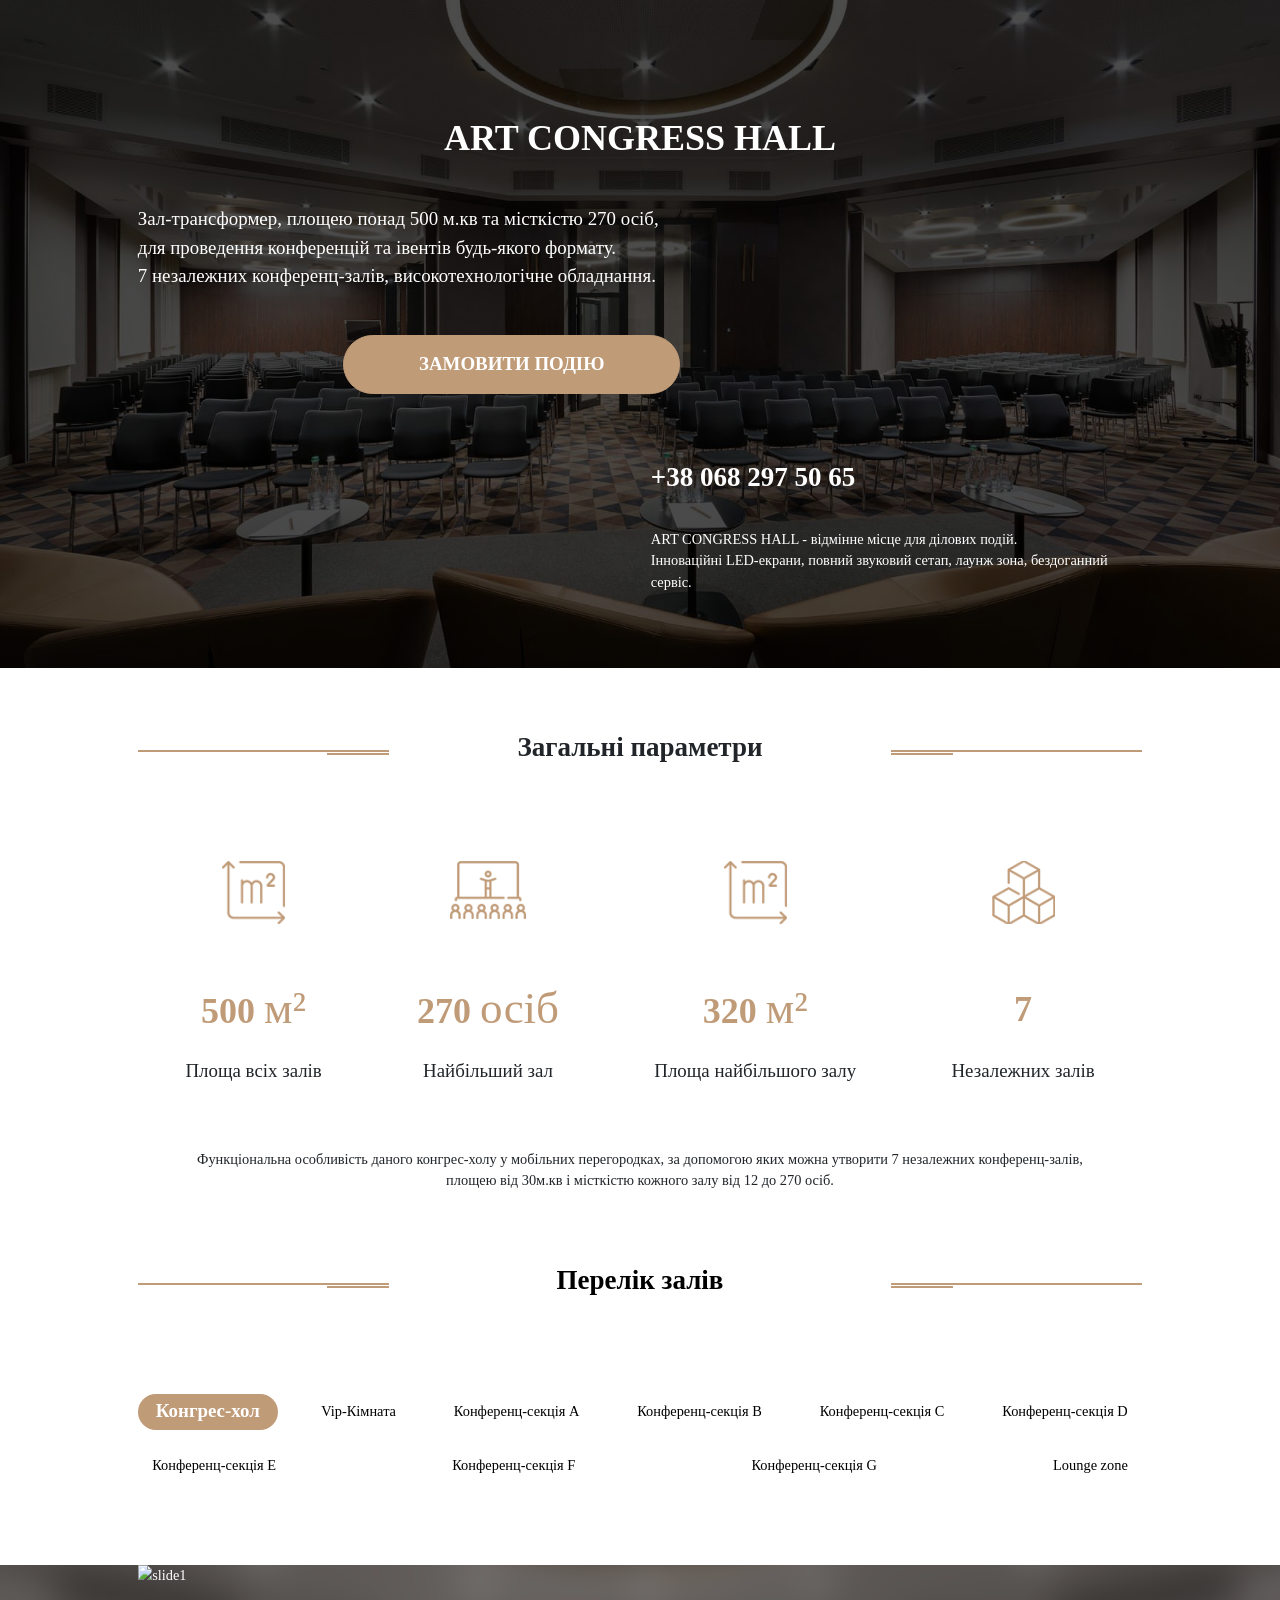
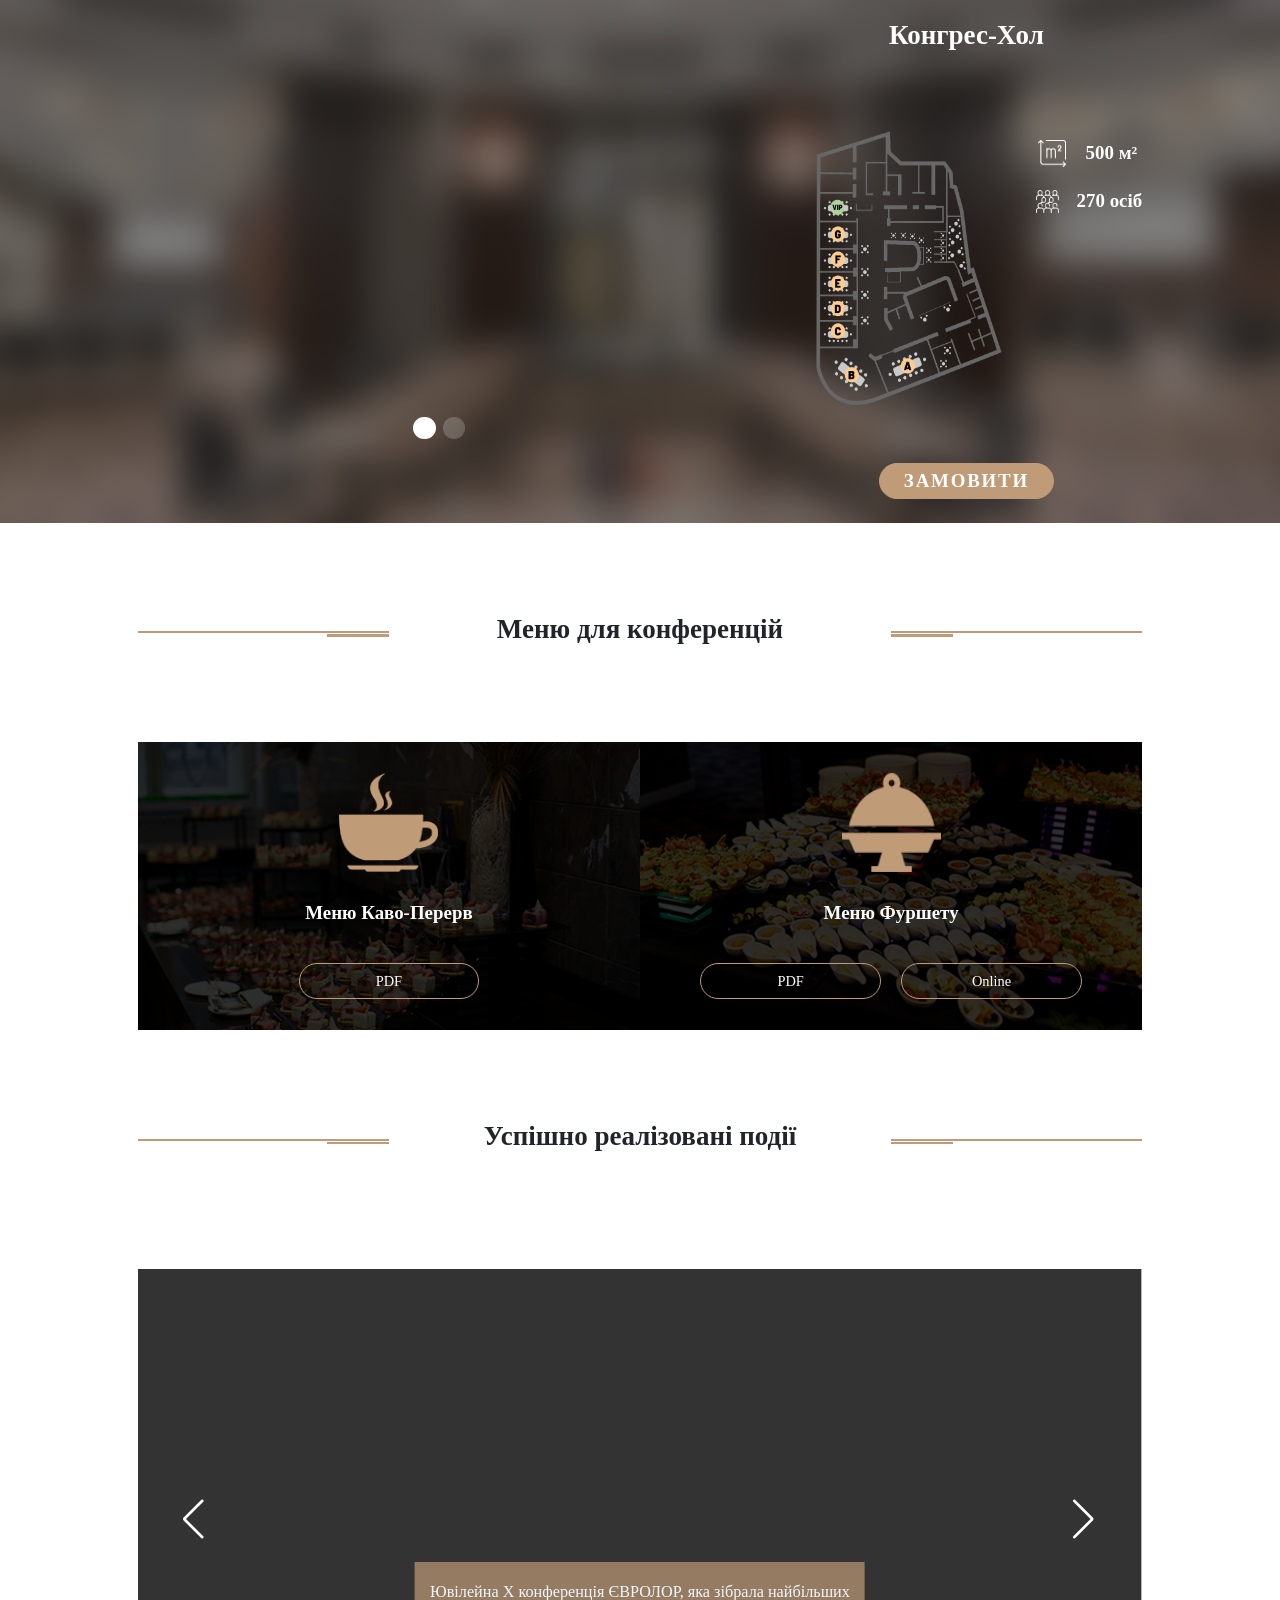
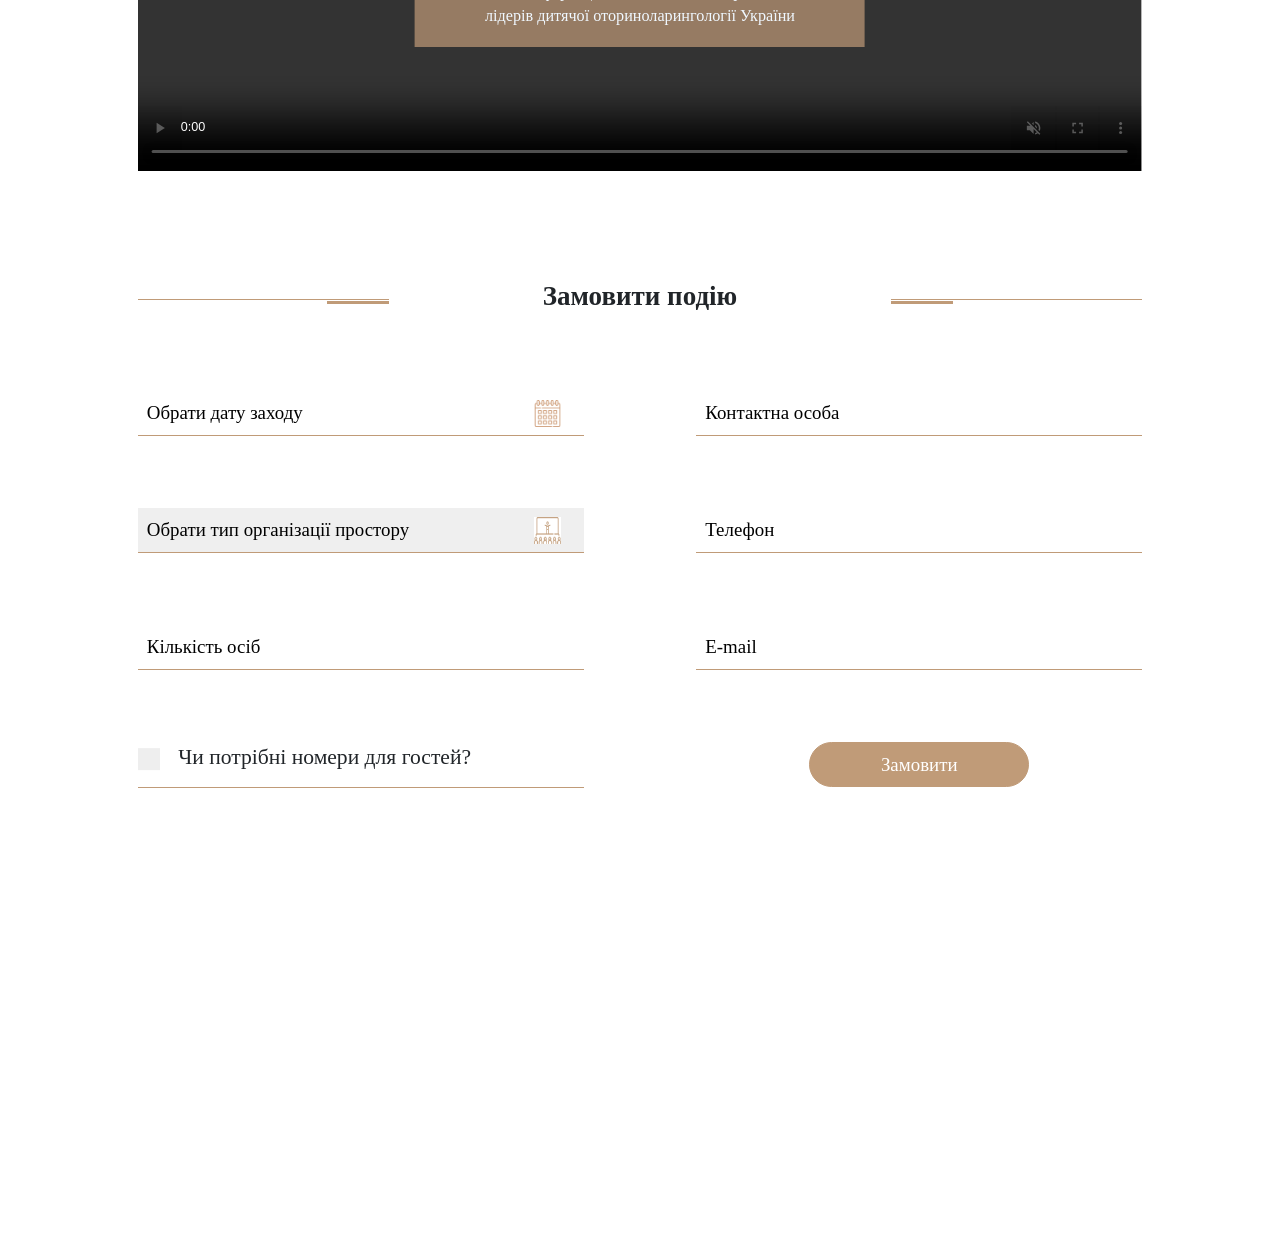
==== commit 3e7acb60: "add accordion" ====
--- a/conference/index.html
+++ b/conference/index.html
@@ -31,7 +31,7 @@
         <h1 class="top__title">art congress hall</h1>
         <div class="grid grid--desktop">
           <div class="top__left grid__item grid__item--desktop-1-9">
-            <h3 class="top__subtitle">
+            <h3 class="top__subtitle" >
               Зал-трансформер, площею понад 500 м.кв та місткістю 270 осіб,
               <br>
               для проведення конференцій та івентів будь-якого
@@ -2189,12 +2189,20 @@
               <input type="text" placeholder="Контактна особа" class="form__person form__style" required>
               <input type="tel" placeholder="Телефон" class="form__tel form__style" required>
               <input type="email" placeholder="E-mail" class="form__email form__style" required>
-              <button type="submit" class="form__button">Замовити</button>
+              <button type="submit" class="form__button" id="myBtn">Замовити</button>
             </div>
           </form>
         </div>
       </div>
     </section>
+    <div id="myModal" class="modal">
+      <div class="modal__content">
+        <span class="modal__close"></span>
+        <p>
+          Дякуємо за Ваш запит! Він буде оброблений в стислий термін.
+        </p>
+      </div>
+    </div>
 
     <link href="https://cdn.jsdelivr.net/npm/bootstrap@5.0.2/dist/css/bootstrap.min.css" rel="stylesheet"
       integrity="sha384-EVSTQN3/azprG1Anm3QDgpJLIm9Nao0Yz1ztcQTwFspd3yD65VohhpuuCOmLASjC" crossorigin="anonymous">
--- a/style/style.css
+++ b/style/style.css
@@ -1,3 +1,4 @@
+@import "./../font/futura-pt-font.css";
 * {
   margin: 0;
   padding: 0;
@@ -545,63 +546,63 @@
   font-family: "Josefin Sans", sans-serif;
 }
 .page__params {
-  margin-bottom: 70px;
+  margin-bottom: 50px;
 }
 @media (min-width: 1260px) {
   .page__params {
-    margin-bottom: 165px;
+    margin-bottom: 80px;
   }
 }
 .page__top {
-  margin-bottom: 50px;
+  margin-bottom: 30px;
 }
 @media (min-width: 550px) {
   .page__top {
+    margin-bottom: 50px;
+  }
+}
+@media (min-width: 1260px) {
+  .page__top {
     margin-bottom: 70px;
   }
 }
-@media (min-width: 1260px) {
-  .page__top {
-    margin-bottom: 110px;
-  }
-}
 .page__conference-hall {
-  margin-bottom: 100px;
+  margin-bottom: 50px;
 }
 @media (min-width: 550px) {
   .page__conference-hall {
-    margin-bottom: 150px;
+    margin-bottom: 80px;
   }
 }
 @media (min-width: 1260px) {
   .page__conference-hall {
-    margin-bottom: 200px;
+    margin-bottom: 100px;
   }
 }
 .page__menu {
-  margin-bottom: 70px;
+  margin-bottom: 50px;
 }
 @media (min-width: 550px) {
   .page__menu {
+    margin-bottom: 70px;
+  }
+}
+@media (min-width: 1260px) {
+  .page__menu {
     margin-bottom: 100px;
   }
 }
-@media (min-width: 1260px) {
-  .page__menu {
-    margin-bottom: 155px;
-  }
-}
 .page__projects {
-  margin-bottom: 70px;
-}
-@media (min-width: 780px) {
+  margin-bottom: 50px;
+}
+@media (min-width: 780px) {
+  .page__projects {
+    margin-bottom: 80px;
+  }
+}
+@media (min-width: 1260px) {
   .page__projects {
     margin-bottom: 100px;
-  }
-}
-@media (min-width: 1260px) {
-  .page__projects {
-    margin-bottom: 155px;
   }
 }
 .page__form {
@@ -618,16 +619,29 @@
   }
 }
 .page__propose {
-  margin-bottom: 70px;
-}
-@media (min-width: 780px) {
+  margin-bottom: 50px;
+}
+@media (min-width: 780px) {
+  .page__propose {
+    margin-bottom: 80px;
+  }
+}
+@media (min-width: 1260px) {
   .page__propose {
     margin-bottom: 100px;
   }
 }
-@media (min-width: 1260px) {
-  .page__propose {
-    margin-bottom: 145px;
+.page__accordion {
+  margin-bottom: 50px;
+}
+@media (min-width: 780px) {
+  .page__accordion {
+    margin-bottom: 70px;
+  }
+}
+@media (min-width: 1260px) {
+  .page__accordion {
+    margin-bottom: 100px;
   }
 }
 .page__placement-scheme {
@@ -2317,7 +2331,47 @@
   transform: rotate(45deg);
 }
 
+.accordion__title {
+  font-size: 16px !important;
+  padding: 30px 0 30px 0 !important;
+}
+.accordion__cont {
+  padding: 0 0 30px 45px !important;
+}
+.accordion__cont--last {
+  border-bottom: 1px solid #ddd !important;
+}
+.accordion__list {
+  list-style-image: url("./../../image/ac-ar.png") !important;
+}
+
+.ui-state-active, .ui-state-default {
+  background-color: #fff !important;
+  color: #000 !important;
+  border-left: none !important;
+  border-right: none !important;
+  border-bottom: none !important;
+  border-color: #ddd !important;
+}
+
+.ui-icon {
+  margin-right: 10px !important;
+  background-image: url(./../../image/ac-im-close.png) !important;
+  background-position: center !important;
+  width: 39px !important;
+  height: 39px !important;
+}
+
+.ui-icon:target {
+  background-image: url(./../../image/ac-im-open.png) !important;
+}
+
+.ui-widget-content {
+  border: none !important;
+}
+
 body {
+  font-family: "Futura PT" !important;
   zoom: 0.9;
   -moz-transform: scale(0.9);
   -moz-transform-origin: 0 0;
@@ -2360,4 +2414,29 @@
   background-color: #c09b78 !important;
 }
 
+.modal {
+  display: none;
+  position: fixed;
+  z-index: 1;
+  left: 0;
+  top: 0;
+  width: 100%;
+  height: 100vh;
+  overflow: auto;
+  background-color: rgba(0, 0, 0, 0.8);
+}
+.modal__content {
+  background-color: #fefefe;
+  margin: 15% auto;
+  padding: 20px;
+  border: 1px solid #888;
+  width: 80%;
+}
+.modal__close {
+  color: #aaa;
+  float: right;
+  font-size: 28px;
+  font-weight: bold;
+}
+
 /*# sourceMappingURL=style.css.map */
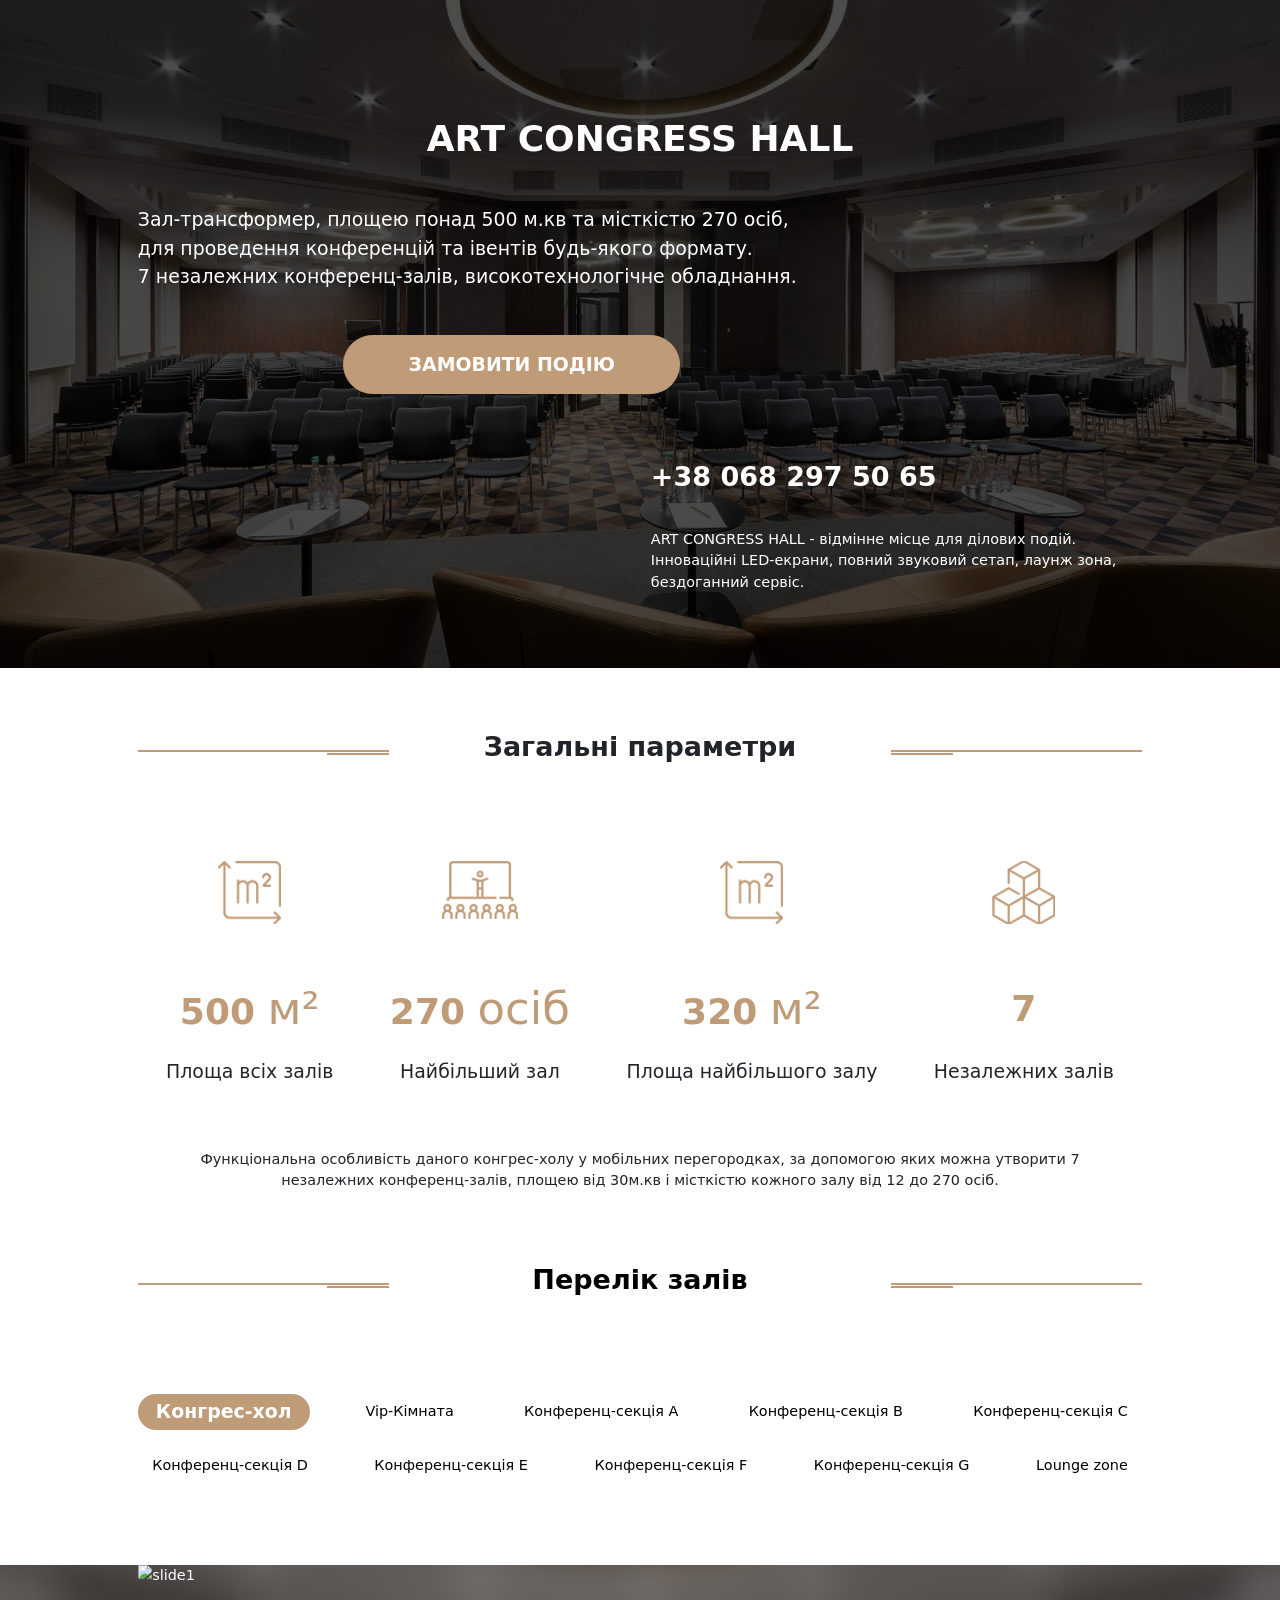
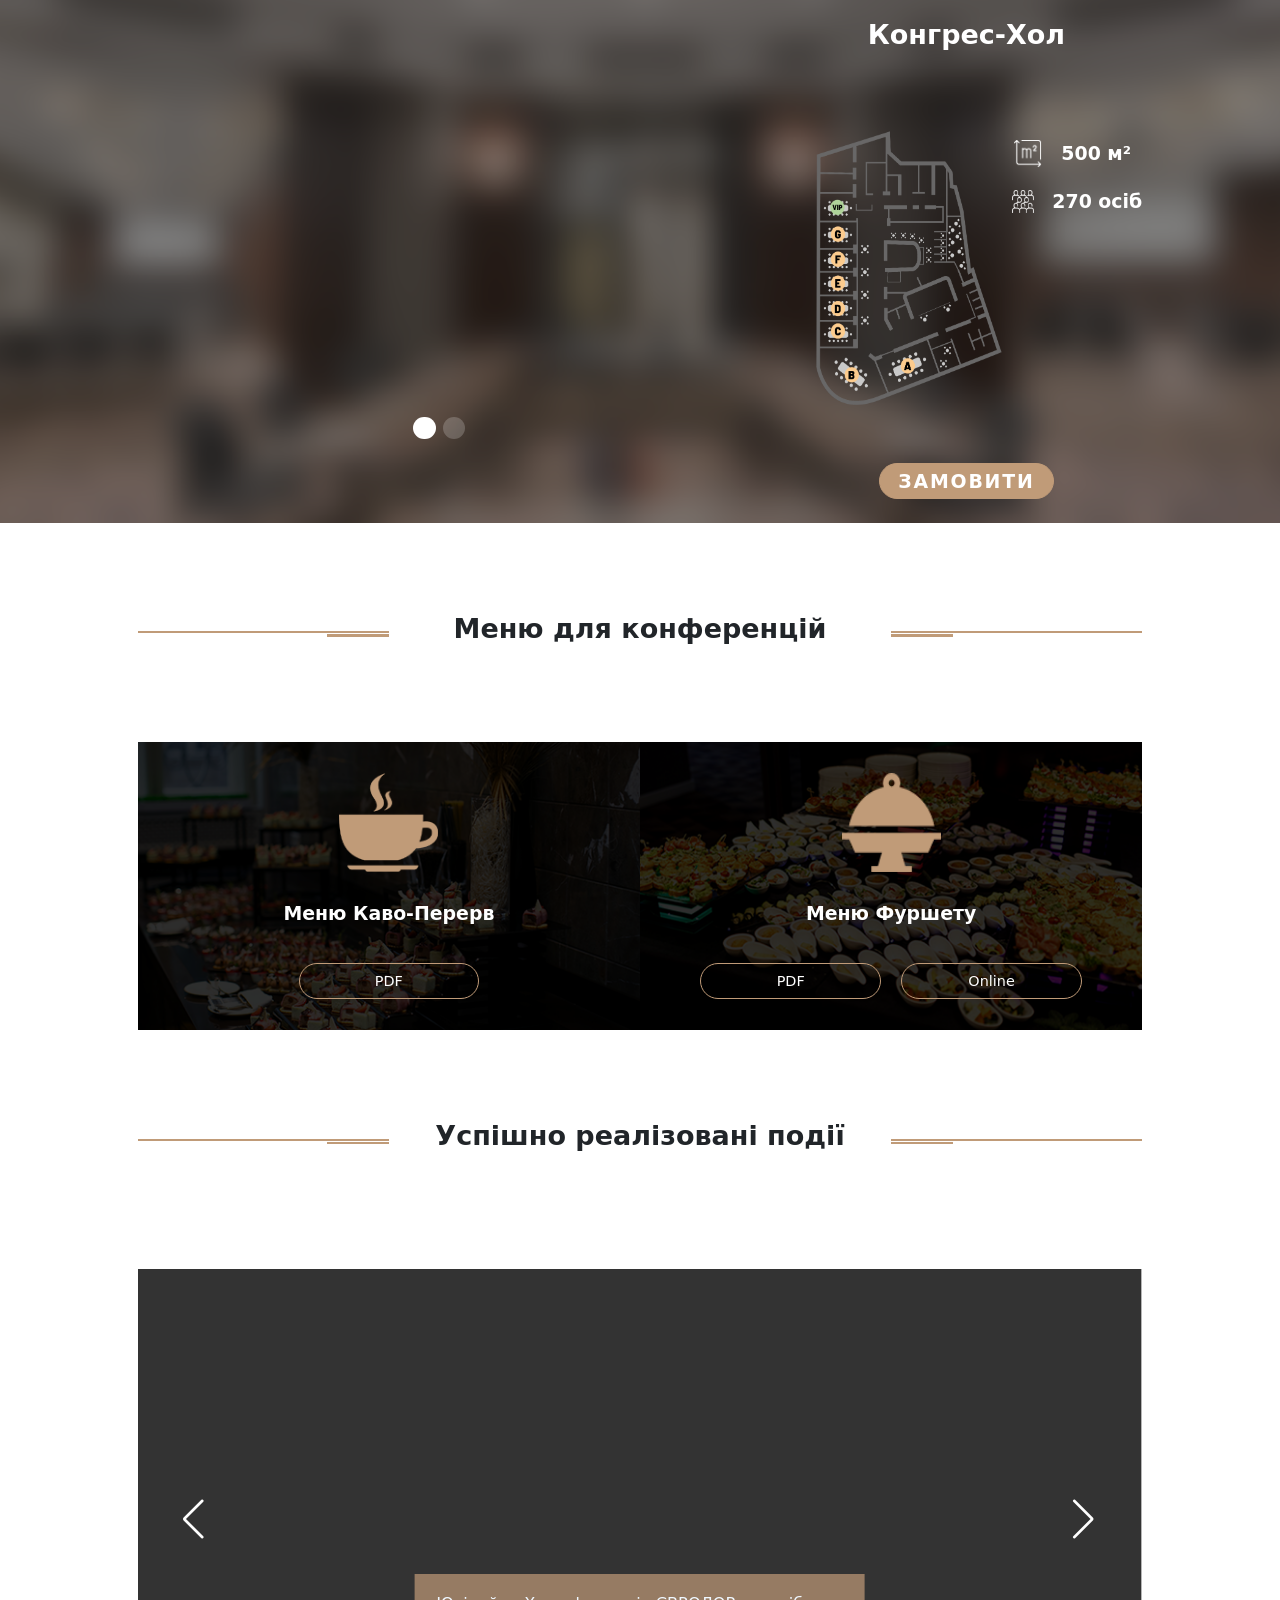
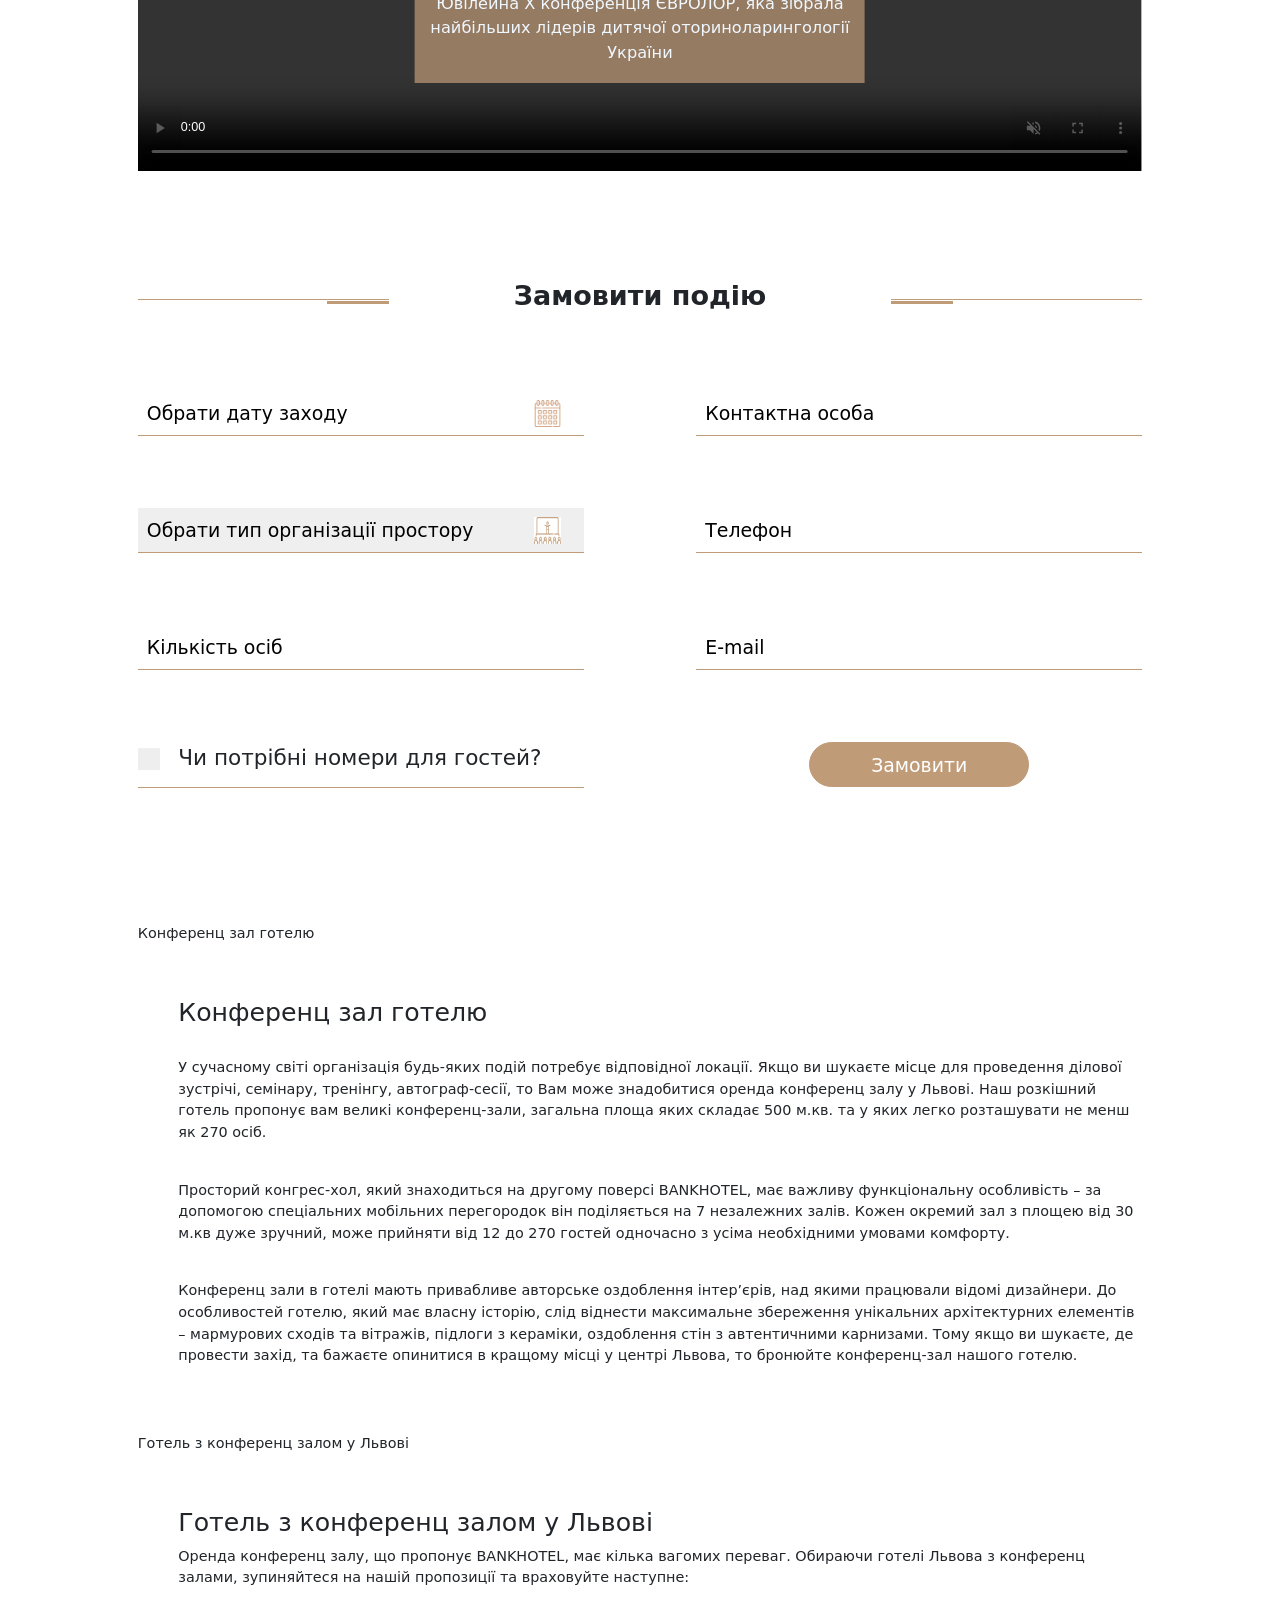
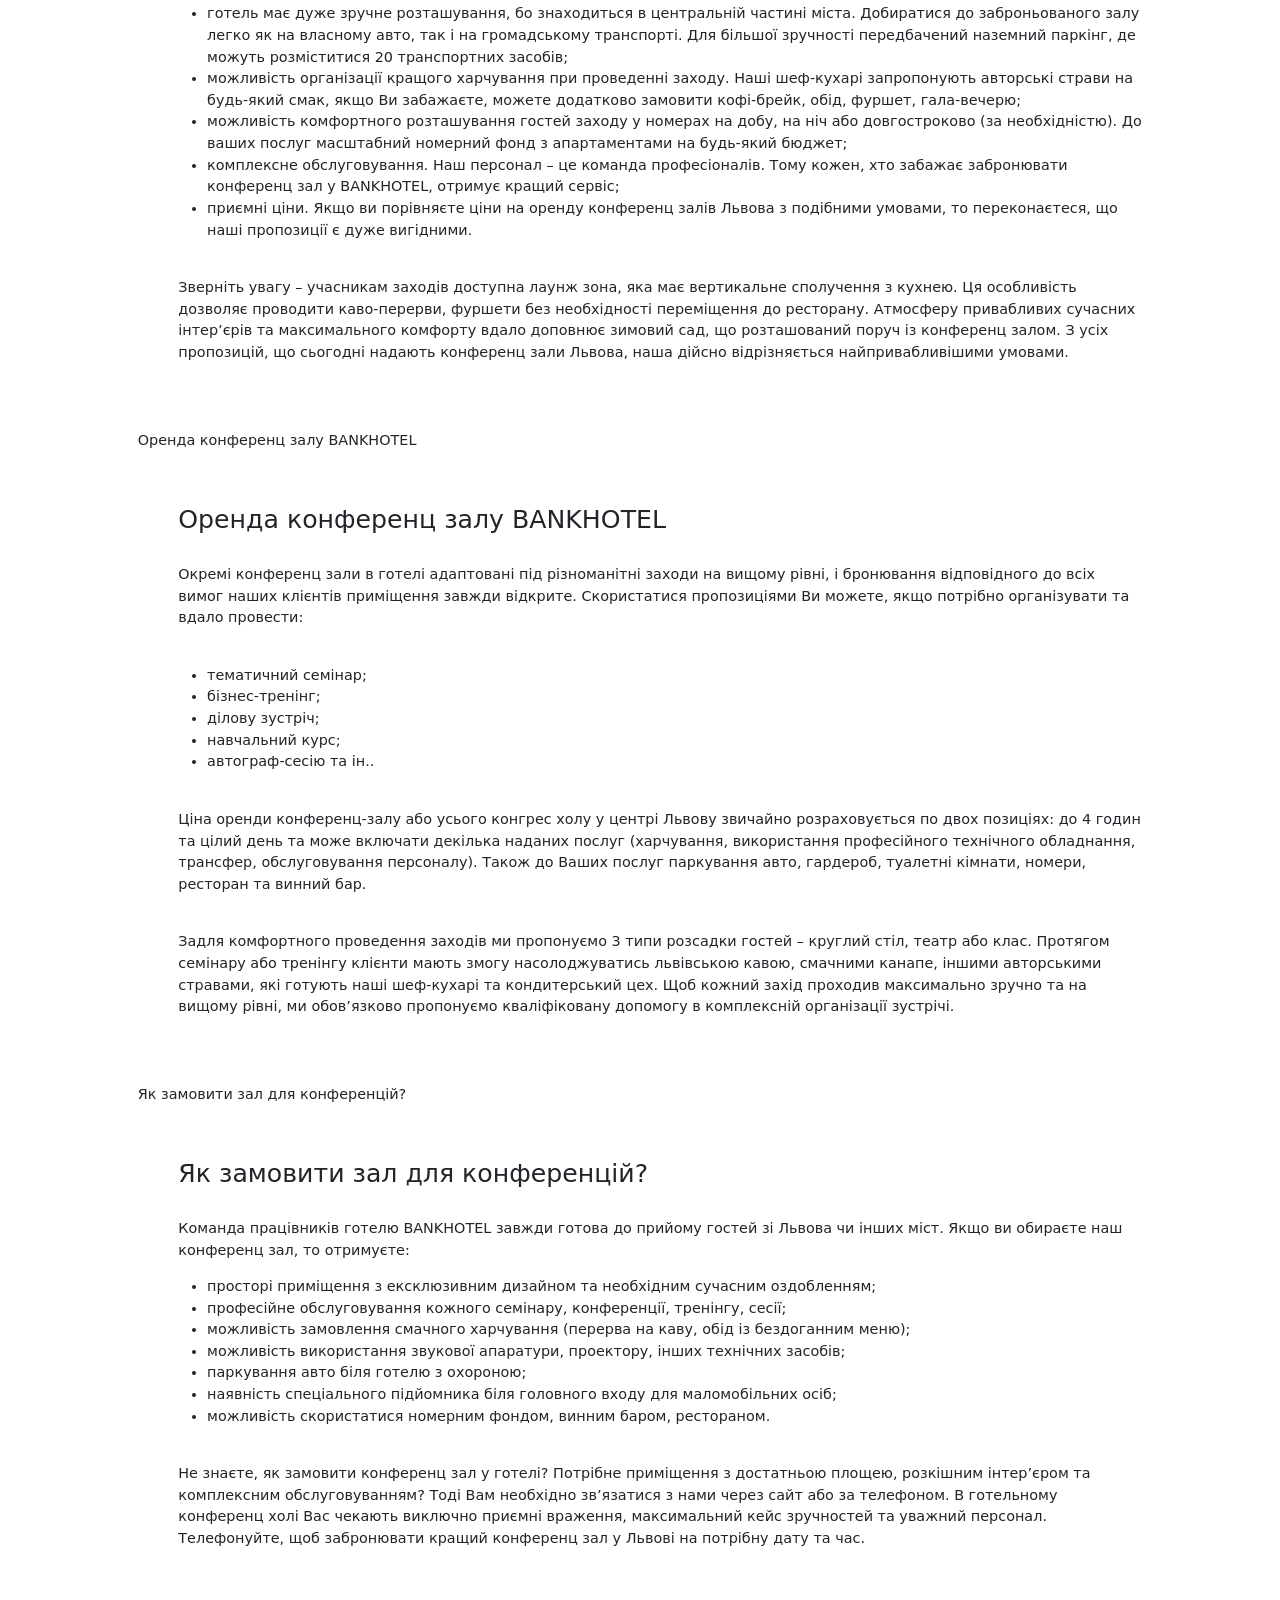
==== commit 3b61083c: "fix all ways" ====
--- a/conference/index.html
+++ b/conference/index.html
@@ -10,12 +10,15 @@
     <link rel="stylesheet" href="https://cdn.jsdelivr.net/npm/swiper@8/swiper-bundle.min.css">
     <script src="https://cdn.jsdelivr.net/npm/swiper@8/swiper-bundle.min.js"></script>
     <link rel="stylesheet" href="//code.jquery.com/ui/1.13.2/themes/base/jquery-ui.css">
-    <link rel="stylesheet" href="/resources/demos/style.css">
+    <!-- <link rel="stylesheet" href="/resources/demos/style.css"> -->
     <script src="https://code.jquery.com/jquery-3.6.0.js"></script>
     <script src="https://code.jquery.com/ui/1.13.2/jquery-ui.js"></script>
     <script>
       $(function () {
         $("#datepicker").datepicker();
+      });
+      $(function () {
+        $("#accordion").accordion();
       });
     </script>
     <link rel="preconnect" href="https://fonts.googleapis.com">
@@ -99,808 +102,6 @@
         </div>
       </div>
     </section>
-
-    <!-- <section class="conference-hall page__conference-hall" hidden>
-      <div class="container">
-        <div class="conference-hall__title">
-          <div class="title params__title">
-            <div class="title__before-line"></div>
-            <h2 class="title__text">Перелік залів</h2>
-            <div class="title__after-line"></div>
-          </div>
-        </div>
-
-        <ul class="conference-hall__tabs">
-          <li class="conference-hall__tab">Конгрес-хол</li>
-          <li class="conference-hall__tab">Vip-Кімната</li>
-          <li class="conference-hall__tab">Конференц-секція A</li>
-          <li class="conference-hall__tab">Конференц-секція B</li>
-          <li class="conference-hall__tab">Конференц-секція C</li>
-          <li class="conference-hall__tab">Конференц-секція D</li>
-          <li class="conference-hall__tab">Конференц-секція E</li>
-          <li class="conference-hall__tab">Конференц-секція F</li>
-          <li class="conference-hall__tab">Конференц-секція G</li>
-          <li class="conference-hall__tab">Lounge zone</li>
-        </ul>
-      </div>
-      <div class="conference-hall__background">
-        <div class="container">
-          <main class="conference-hall__container">
-
-            <article class="conference-hall__content">
-              <div class="conference-hall__wrapper">
-                <div class="conference-hall__left">
-                  <div class="swiper mySwiper2">
-                    <div class="swiper-wrapper">
-                      <div class="swiper-slide">
-                        <img src="./image/conference-halls/congress/slide-1.jpg" alt="slide1">
-                      </div>
-                      <div class="swiper-slide">
-                        <img src="./image/conference-halls/congress/slide-2.jpg" alt="slide1">
-                      </div>
-                    </div>
-                    <div class="swiper-pagination"></div>
-                  </div>
-
-                </div>
-                <div class="conference-hall__right scheme">
-                  <div class="scheme__title scheme__title--conference">Конгрес-Хол</div>
-
-                  <div class="scheme__content--visible">
-                    <div class="scheme__top scheme__top--conference">
-                      <picture>
-                        <source media="(max-width: 550px)" srcset="image/scheme_1.png" width="160px" height="240px">
-                        <img src="image/scheme_1.png" alt="схема залу" width="240px" height="340px">
-                      </picture>
-                      <div class="scheme__flex-wraper-all">
-                        <div class="scheme__flex-wraper">
-                          <img src="image/area_white.png" alt="area" width="35px" height="35px">
-                          <div class="scheme__count">500 м&sup2</div>
-                        </div>
-                        <div class="scheme__flex-wraper">
-                          <img src="image/people.png" alt="people" width="25px" height="25px">
-                          <div class="scheme__count">270 осіб</div>
-                        </div>
-                      </div>
-                    </div>
-                  </div>
-                  <a href="#form" class="scheme__btn">замовити</a>
-                </div>
-              </div>
-            </article>
-
-            <article class="conference-hall__content">
-              <div class="conference-hall__wrapper">
-                <div class="conference-hall__left">
-                  <div class="swiper mySwiper2">
-                    <div class="swiper-wrapper">
-                      <div class="swiper-slide">
-                        <img src="./image/conference-halls/vip/slide-1.jpg">
-                      </div>
-                    </div>
-                    <div class="swiper-pagination"></div>
-                  </div>
-                </div>
-
-                <div class="conference-hall__right scheme">
-                  <div class="scheme__title scheme__title--conference">VIP-Кімната</div>
-
-                  <div class="scheme__content--visible">
-                    <div class="scheme__top scheme__top--conference">
-                      <picture>
-                        <source media="(max-width: 550px)" srcset="image/scheme_1.png" width="160px" height="240px">
-                        <img src="image/scheme_1.png" alt="схема залу" width="240px" height="340px">
-                      </picture>
-                      <div class="scheme__flex-wraper-all">
-                        <div class="scheme__flex-wraper">
-                          <img src="image/area_white.png" alt="area" width="35px" height="35px">
-                          <div class="scheme__count">34 м&sup2</div>
-                        </div>
-                        <div class="scheme__flex-wraper">
-                          <img src="image/people.png" alt="people" width="35px" height="25px">
-                          <div class="scheme__count">13 осіб</div>
-                        </div>
-                      </div>
-                    </div>
-                  </div>
-
-                  <a href="#form" class="scheme__btn">замовити</a>
-                </div>
-              </div>
-            </article>
-
-            <article class="conference-hall__content active">
-              <div class="conference-hall__wrapper">
-                <div class="conference-hall__left">
-                  <div class="swiper mySwiper2">
-                    <div class="swiper-wrapper">
-                      <div class="swiper-slide">
-                        <img src="./image/conference-halls/А/slide-1.jpg">
-                      </div>
-                    </div>
-                    <div class="swiper-pagination"></div>
-                  </div>
-
-                </div>
-                <div class="conference-hall__right conference-hall__right--conference scheme">
-
-                  <div class="scheme__title scheme__title--conference">Конференц-секція A</div>
-
-                  <h2 class="scheme__tabs-title">
-                    Оберіть тип розсадки:
-                  </h2>
-
-                  <ul class="scheme__tabs">
-                    <li class="scheme__tab active">
-                      клас
-                    </li>
-                    <li class="scheme__tab">
-                      театр
-                    </li>
-                    <li class="scheme__tab">
-                      круглий стіл
-                    </li>
-                  </ul>
-
-                  <div class="scheme__content">
-                    <div class="scheme__top scheme__top--conference">
-                      <picture>
-                        <source media="(max-width: 550px)" srcset="image/scheme_1.png" width="160px" height="240px">
-                        <img src="image/scheme_1.png" alt="схема залу" width="240px" height="340px">
-                      </picture>
-                      <div class="scheme__flex-wraper-all">
-                        <div class="scheme__flex-wraper">
-                          <img src="image/area_white.png" alt="area" width="35px" height="35px">
-                          <div class="scheme__count">70 м&sup2</div>
-                        </div>
-                        <div class="scheme__flex-wraper">
-                          <img src="image/people.png" alt="people" width="35px" height="25px">
-                          <div class="scheme__count">20 осіб</div>
-                        </div>
-                      </div>
-                    </div>
-                  </div>
-
-                  <div class="scheme__content">
-                    <div class="scheme__top scheme__top--conference">
-                      <picture>
-                        <source media="(max-width: 550px)" srcset="image/scheme_1.png" width="160px" height="240px">
-                        <img src="image/scheme_1.png" alt="схема залу" width="240px" height="340px">
-                      </picture>
-                      <div class="scheme__flex-wraper-all">
-                        <div class="scheme__flex-wraper">
-                          <img src="image/area_white.png" alt="area" width="35px" height="35px">
-                          <div class="scheme__count">70 м&sup2</div>
-                        </div>
-                        <div class="scheme__flex-wraper">
-                          <img src="image/people.png" alt="people" width="35px" height="25px">
-                          <div class="scheme__count">70 осіб</div>
-                        </div>
-                      </div>
-                    </div>
-                  </div>
-
-                  <div class="scheme__content">
-                    <div class="scheme__top scheme__top--conference">
-                      <picture>
-                        <source media="(max-width: 550px)" srcset="image/scheme_1.png" width="160px" height="240px">
-                        <img src="image/scheme_1.png" alt="схема залу" width="240px" height="340px">
-                      </picture>
-                      <div class="scheme__flex-wraper-all">
-                        <div class="scheme__flex-wraper">
-                          <img src="image/area_white.png" alt="area" width="35px" height="35px">
-                          <div class="scheme__count">70 м&sup2</div>
-                        </div>
-                        <div class="scheme__flex-wraper">
-                          <img src="image/people.png" alt="people" width="35px" height="25px">
-                          <div class="scheme__count">25 осіб</div>
-                        </div>
-                      </div>
-                    </div>
-                  </div>
-
-                  <a href="#form" class="scheme__btn">замовити</a>
-                </div>
-              </div>
-            </article>
-
-            <article class="conference-hall__content active">
-              <div class="conference-hall__wrapper">
-                <div class="conference-hall__left">
-                  <div class="swiper mySwiper2">
-                    <div class="swiper-wrapper">
-                      <div class="swiper-slide">
-                        <img src="./image/conference-halls/B/slide-1.jpg">
-                      </div>
-                      <div class="swiper-slide">
-                        <img src="./image/conference-halls/B/slide-2.jpg"
-                      </div>
-                      <div class="swiper-slide">
-                        <img src="./image/conference-halls/B/slide-3.jpg">
-                      </div>
-                      <div class="swiper-slide">
-                        <img src="./image/conference-halls/B/slide-4.jpg">
-                      </div>
-                    </div>
-                    <div class="swiper-pagination"></div>
-                  </div>
-
-                </div>
-                <div class="conference-hall__right conference-hall__right--conference scheme">
-
-                  <div class="scheme__title scheme__title--conference">Конференц-секція B</div>
-
-                  <h2 class="scheme__tabs-title">
-                    Оберіть тип розсадки:
-                  </h2>
-
-                  <ul class="scheme__tabs">
-                    <li class="scheme__tab active">
-                      клас
-                    </li>
-                    <li class="scheme__tab">
-                      театр
-                    </li>
-                    <li class="scheme__tab">
-                      круглий стіл
-                    </li>
-                  </ul>
-
-                  <div class="scheme__content">
-                    <div class="scheme__top scheme__top--conference">
-                      <picture>
-                        <source media="(max-width: 550px)" srcset="image/scheme_1.png" width="160px" height="240px">
-                        <img src="image/scheme_1.png" alt="схема залу" width="240px" height="340px">
-                      </picture>
-                      <div class="scheme__flex-wraper-all">
-                        <div class="scheme__flex-wraper">
-                          <img src="image/area_white.png" alt="area" width="35px" height="35px">
-                          <div class="scheme__count">90 м&sup2</div>
-                        </div>
-                        <div class="scheme__flex-wraper">
-                          <img src="image/people.png" alt="people" width="35px" height="25px">
-                          <div class="scheme__count">38 осіб</div>
-                        </div>
-                      </div>
-                    </div>
-                  </div>
-
-                  <div class="scheme__content">
-                    <div class="scheme__top scheme__top--conference">
-                      <picture>
-                        <source media="(max-width: 550px)" srcset="image/scheme_1.png" width="160px" height="240px">
-                        <img src="image/scheme_1.png" alt="схема залу" width="240px" height="340px">
-                      </picture>
-                      <div class="scheme__flex-wraper-all">
-                        <div class="scheme__flex-wraper">
-                          <img src="image/area_white.png" alt="area" width="35px" height="35px">
-                          <div class="scheme__count">90 м&sup2</div>
-                        </div>
-                        <div class="scheme__flex-wraper">
-                          <img src="image/people.png" alt="people" width="35px" height="25px">
-                          <div class="scheme__count">90 осіб</div>
-                        </div>
-                      </div>
-                    </div>
-                  </div>
-
-                  <div class="scheme__content">
-                    <div class="scheme__top scheme__top--conference">
-                      <picture>
-                        <source media="(max-width: 550px)" srcset="image/scheme_1.png" width="160px" height="240px">
-                        <img src="image/scheme_1.png" alt="схема залу" width="240px" height="340px">
-                      </picture>
-                      <div class="scheme__flex-wraper-all">
-                        <div class="scheme__flex-wraper">
-                          <img src="image/area_white.png" alt="area" width="35px" height="35px">
-                          <div class="scheme__count">90 м&sup2</div>
-                        </div>
-                        <div class="scheme__flex-wraper">
-                          <img src="image/people.png" alt="people" width="35px" height="25px">
-                          <div class="scheme__count">30 осіб</div>
-                        </div>
-                      </div>
-                    </div>
-                  </div>
-                  <a href="#form" class="scheme__btn">замовити</a>
-                </div>
-              </div>
-            </article>
-
-            <article class="conference-hall__content active">
-              <div class="conference-hall__wrapper">
-                <div class="conference-hall__left">
-                  <div class="swiper mySwiper2">
-                    <div class="swiper-wrapper">
-                      <div class="swiper-slide">
-                        <img src="./image/conference-halls/С/slide-1.jpg">
-                      </div>
-                    </div>
-                    <div class="swiper-pagination"></div>
-                  </div>
-
-                </div>
-                <div class="conference-hall__right conference-hall__right--conference scheme">
-
-                  <div class="scheme__title scheme__title--conference">Конференц-секція C</div>
-
-                  <h2 class="scheme__tabs-title">
-                    Оберіть тип розсадки:
-                  </h2>
-
-                  <ul class="scheme__tabs">
-                    <li class="scheme__tab">
-                      клас
-                    </li>
-                    <li class="scheme__tab">
-                      театр
-                    </li>
-                    <li class="scheme__tab">
-                      круглий стіл
-                    </li>
-                  </ul>
-
-                  <div class="scheme__content">
-                    <div class="scheme__top scheme__top--conference">
-                      <picture>
-                        <source media="(max-width: 550px)" srcset="image/scheme_1.png" width="160px" height="240px">
-                        <img src="image/scheme_1.png" alt="схема залу" width="240px" height="340px">
-                      </picture>
-                      <div class="scheme__flex-wraper-all">
-                        <div class="scheme__flex-wraper">
-                          <img src="image/area_white.png" alt="area" width="35px" height="35px">
-                          <div class="scheme__count">29 м&sup2</div>
-                        </div>
-                        <div class="scheme__flex-wraper">
-                          <img src="image/people.png" alt="people" width="35px" height="25px">
-                          <div class="scheme__count">12 осіб</div>
-                        </div>
-                      </div>
-                    </div>
-                  </div>
-
-                  <div class="scheme__content">
-                    <div class="scheme__top scheme__top--conference">
-                      <picture>
-                        <source media="(max-width: 550px)" srcset="image/scheme_1.png" width="160px" height="240px">
-                        <img src="image/scheme_1.png" alt="схема залу" width="240px" height="340px">
-                      </picture>
-                      <div class="scheme__flex-wraper-all">
-                        <div class="scheme__flex-wraper">
-                          <img src="image/area_white.png" alt="area" width="35px" height="35px">
-                          <div class="scheme__count">29 м&sup2</div>
-                        </div>
-                        <div class="scheme__flex-wraper">
-                          <img src="image/people.png" alt="people" width="35px" height="25px">
-                          <div class="scheme__count">15 осіб</div>
-                        </div>
-                      </div>
-                    </div>
-                  </div>
-
-                  <div class="scheme__content">
-                    <div class="scheme__top scheme__top--conference">
-                      <picture>
-                        <source media="(max-width: 550px)" srcset="image/scheme_1.png" width="160px" height="240px">
-                        <img src="image/scheme_1.png" alt="схема залу" width="240px" height="340px">
-                      </picture>
-                      <div class="scheme__flex-wraper-all">
-                        <div class="scheme__flex-wraper">
-                          <img src="image/area_white.png" alt="area" width="35px" height="35px">
-                          <div class="scheme__count">29 м&sup2</div>
-                        </div>
-                        <div class="scheme__flex-wraper">
-                          <img src="image/people.png" alt="people" width="35px" height="25px">
-                          <div class="scheme__count">12 осіб</div>
-                        </div>
-                      </div>
-                    </div>
-                  </div>
-
-                  <a href="#form" class="scheme__btn">замовити</a>
-                </div>
-              </div>
-            </article>
-
-            <article class="conference-hall__content active">
-              <div class="conference-hall__wrapper">
-                <div class="conference-hall__left">
-                  <div class="swiper mySwiper2">
-                    <div class="swiper-wrapper">
-                      <div class="swiper-slide">
-                        <img src="./image/conference-halls/D/slide-1.jpg">
-                      </div>
-                    </div>
-                    <div class="swiper-pagination"></div>
-                  </div>
-
-                </div>
-                <div class="conference-hall__right conference-hall__right--conference scheme">
-
-                  <div class="scheme__title scheme__title--conference">Конференц-секція D</div>
-
-                  <h2 class="scheme__tabs-title">
-                    Оберіть тип розсадки:
-                  </h2>
-
-                  <ul class="scheme__tabs">
-                    <li class="scheme__tab">
-                      клас
-                    </li>
-                    <li class="scheme__tab">
-                      театр
-                    </li>
-                    <li class="scheme__tab">
-                      круглий стіл
-                    </li>
-                  </ul>
-
-                  <div class="scheme__content">
-                    <div class="scheme__top scheme__top--conference">
-                      <picture>
-                        <source media="(max-width: 550px)" srcset="image/scheme_1.png" width="160px" height="240px">
-                        <img src="image/scheme_1.png" alt="схема залу" width="240px" height="340px">
-                      </picture>
-                      <div class="scheme__flex-wraper-all">
-                        <div class="scheme__flex-wraper">
-                          <img src="image/area_white.png" alt="area" width="35px" height="35px">
-                          <div class="scheme__count">32 м&sup2</div>
-                        </div>
-                        <div class="scheme__flex-wraper">
-                          <img src="image/people.png" alt="people" width="35px" height="25px">
-                          <div class="scheme__count">12 осіб</div>
-                        </div>
-                      </div>
-                    </div>
-                  </div>
-
-                  <div class="scheme__content">
-                    <div class="scheme__top scheme__top--conference">
-                      <picture>
-                        <source media="(max-width: 550px)" srcset="image/scheme_1.png" width="160px" height="240px">
-                        <img src="image/scheme_1.png" alt="схема залу" width="240px" height="340px">
-                      </picture>
-                      <div class="scheme__flex-wraper-all">
-                        <div class="scheme__flex-wraper">
-                          <img src="image/area_white.png" alt="area" width="35px" height="35px">
-                          <div class="scheme__count">32 м&sup2</div>
-                        </div>
-                        <div class="scheme__flex-wraper">
-                          <img src="image/people.png" alt="people" width="35px" height="25px">
-                          <div class="scheme__count">15 осіб</div>
-                        </div>
-                      </div>
-                    </div>
-                  </div>
-
-                  <div class="scheme__content">
-                    <div class="scheme__top scheme__top--conference">
-                      <picture>
-                        <source media="(max-width: 550px)" srcset="image/scheme_1.png" width="160px" height="240px">
-                        <img src="image/scheme_1.png" alt="схема залу" width="240px" height="340px">
-                      </picture>
-                      <div class="scheme__flex-wraper-all">
-                        <div class="scheme__flex-wraper">
-                          <img src="image/area_white.png" alt="area" width="35px" height="35px">
-                          <div class="scheme__count">32 м&sup2</div>
-                        </div>
-                        <div class="scheme__flex-wraper">
-                          <img src="image/people.png" alt="people" width="35px" height="25px">
-                          <div class="scheme__count">12 осіб</div>
-                        </div>
-                      </div>
-                    </div>
-                  </div>
-                  <a href="#form" class="scheme__btn">замовити</a>
-                </div>
-              </div>
-            </article>
-
-            <article class="conference-hall__content active">
-              <div class="conference-hall__wrapper">
-                <div class="conference-hall__left">
-                  <div class="swiper mySwiper2">
-                    <div class="swiper-wrapper">
-                      <div class="swiper-slide">
-                        <img src="./image/conference-halls/E/slide-1.jpg">
-                      </div>
-                    </div>
-                    <div class="swiper-pagination"></div>
-                  </div>
-
-                </div>
-                <div class="conference-hall__right conference-hall__right--conference scheme">
-
-                  <div class="scheme__title scheme__title--conference">Конференц-секція E</div>
-
-                  <h2 class="scheme__tabs-title">
-                    Оберіть тип розсадки:
-                  </h2>
-
-                  <ul class="scheme__tabs">
-                    <li class="scheme__tab">
-                      клас
-                    </li>
-                    <li class="scheme__tab">
-                      театр
-                    </li>
-                    <li class="scheme__tab">
-                      круглий стіл
-                    </li>
-                  </ul>
-
-                  <div class="scheme__content">
-                    <div class="scheme__top scheme__top--conference">
-                      <picture>
-                        <source media="(max-width: 550px)" srcset="image/scheme_1.png" width="160px" height="240px">
-                        <img src="image/scheme_1.png" alt="схема залу" width="240px" height="340px">
-                      </picture>
-                      <div class="scheme__flex-wraper-all">
-                        <div class="scheme__flex-wraper">
-                          <img src="image/area_white.png" alt="area" width="35px" height="35px">
-                          <div class="scheme__count">29 м&sup2</div>
-                        </div>
-                        <div class="scheme__flex-wraper">
-                          <img src="image/people.png" alt="people" width="35px" height="25px">
-                          <div class="scheme__count">12 осіб</div>
-                        </div>
-                      </div>
-                    </div>
-                  </div>
-
-                  <div class="scheme__content">
-                    <div class="scheme__top scheme__top--conference">
-                      <picture>
-                        <source media="(max-width: 550px)" srcset="image/scheme_1.png" width="160px" height="240px">
-                        <img src="image/scheme_1.png" alt="схема залу" width="240px" height="340px">
-                      </picture>
-                      <div class="scheme__flex-wraper-all">
-                        <div class="scheme__flex-wraper">
-                          <img src="image/area_white.png" alt="area" width="35px" height="35px">
-                          <div class="scheme__count">29 м&sup2</div>
-                        </div>
-                        <div class="scheme__flex-wraper">
-                          <img src="image/people.png" alt="people" width="35px" height="25px">
-                          <div class="scheme__count">15 осіб</div>
-                        </div>
-                      </div>
-                    </div>
-                  </div>
-
-                  <div class="scheme__content">
-                    <div class="scheme__top scheme__top--conference">
-                      <picture>
-                        <source media="(max-width: 550px)" srcset="image/scheme_1.png" width="160px" height="240px">
-                        <img src="image/scheme_1.png" alt="схема залу" width="240px" height="340px">
-                      </picture>
-                      <div class="scheme__flex-wraper-all">
-                        <div class="scheme__flex-wraper">
-                          <img src="image/area_white.png" alt="area" width="35px" height="35px">
-                          <div class="scheme__count">29 м&sup2</div>
-                        </div>
-                        <div class="scheme__flex-wraper">
-                          <img src="image/people.png" alt="people" width="35px" height="25px">
-                          <div class="scheme__count">12 осіб</div>
-                        </div>
-                      </div>
-                    </div>
-                  </div>
-                  <a href="#form" class="scheme__btn">замовити</a>
-                </div>
-              </div>
-            </article>
-
-            <article class="conference-hall__content active">
-              <div class="conference-hall__wrapper">
-                <div class="conference-hall__left">
-                  <div class="swiper mySwiper2">
-                    <div class="swiper-wrapper">
-                      <div class="swiper-slide">
-                        <img src="./image/conference-halls/F/slide-1.jpg">
-                      </div>
-                    </div>
-                    <div class="swiper-pagination"></div>
-                  </div>
-
-                </div>
-                <div class="conference-hall__right conference-hall__right--conference scheme">
-
-                  <div class="scheme__title scheme__title--conference">Конференц-секція F</div>
-
-                  <h2 class="scheme__tabs-title">
-                    Оберіть тип розсадки:
-                  </h2>
-
-                  <ul class="scheme__tabs">
-                    <li class="scheme__tab">
-                      клас
-                    </li>
-                    <li class="scheme__tab">
-                      театр
-                    </li>
-                    <li class="scheme__tab">
-                      круглий стіл
-                    </li>
-                  </ul>
-
-                  <div class="scheme__content">
-                    <div class="scheme__top scheme__top--conference">
-                      <picture>
-                        <source media="(max-width: 550px)" srcset="image/scheme_1.png" width="160px" height="240px">
-                        <img src="image/scheme_1.png" alt="схема залу" width="240px" height="340px">
-                      </picture>
-                      <div class="scheme__flex-wraper-all">
-                        <div class="scheme__flex-wraper">
-                          <img src="image/area_white.png" alt="area" width="35px" height="35px">
-                          <div class="scheme__count">29 м&sup2</div>
-                        </div>
-                        <div class="scheme__flex-wraper">
-                          <img src="image/people.png" alt="people" width="35px" height="25px">
-                          <div class="scheme__count">12 осіб</div>
-                        </div>
-                      </div>
-                    </div>
-                  </div>
-
-                  <div class="scheme__content">
-                    <div class="scheme__top scheme__top--conference">
-                      <picture>
-                        <source media="(max-width: 550px)" srcset="image/scheme_1.png" width="160px" height="240px">
-                        <img src="image/scheme_1.png" alt="схема залу" width="240px" height="340px">
-                      </picture>
-                      <div class="scheme__flex-wraper-all">
-                        <div class="scheme__flex-wraper">
-                          <img src="image/area_white.png" alt="area" width="35px" height="35px">
-                          <div class="scheme__count">29 м&sup2</div>
-                        </div>
-                        <div class="scheme__flex-wraper">
-                          <img src="image/people.png" alt="people" width="35px" height="25px">
-                          <div class="scheme__count">15 осіб</div>
-                        </div>
-                      </div>
-                    </div>
-                  </div>
-
-                  <div class="scheme__content">
-                    <div class="scheme__top scheme__top--conference">
-                      <picture>
-                        <source media="(max-width: 550px)" srcset="image/scheme_1.png" width="160px" height="240px">
-                        <img src="image/scheme_1.png" alt="схема залу" width="240px" height="340px">
-                      </picture>
-                      <div class="scheme__flex-wraper-all">
-                        <div class="scheme__flex-wraper">
-                          <img src="image/area_white.png" alt="area" width="35px" height="35px">
-                          <div class="scheme__count">29 м&sup2</div>
-                        </div>
-                        <div class="scheme__flex-wraper">
-                          <img src="image/people.png" alt="people" width="35px" height="25px">
-                          <div class="scheme__count">12 осіб</div>
-                        </div>
-                      </div>
-                    </div>
-                  </div>
-                  <a href="#form" class="scheme__btn">замовити</a>
-                </div>
-              </div>
-            </article>
-
-            <article class="conference-hall__content active">
-              <div class="conference-hall__wrapper">
-                <div class="conference-hall__left">
-                  <div class="swiper mySwiper2">
-                    <div class="swiper-wrapper">
-                      <div class="swiper-slide">
-                        <img src="./image/conference-halls/G/slide-1.jpg">
-                      </div>
-                      <div class="swiper-slide">
-                        <img src="./image/conference-halls/G/slide-2.jpg">
-                      </div>
-                    </div>
-                    <div class="swiper-pagination"></div>
-                  </div>
-                </div>
-                <div class="conference-hall__right conference-hall__right--conference scheme">
-
-                  <div class="scheme__title scheme__title--conference">Конференц-секція G</div>
-
-                  <h2 class="scheme__tabs-title">
-                    Оберіть тип розсадки:
-                  </h2>
-
-                  <ul class="scheme__tabs">
-                    <li class="scheme__tab">
-                      клас
-                    </li>
-                    <li class="scheme__tab">
-                      театр
-                    </li>
-                    <li class="scheme__tab">
-                      круглий стіл
-                    </li>
-                  </ul>
-
-                  <div class="scheme__content">
-                    <div class="scheme__top scheme__top--conference">
-                      <picture>
-                        <source media="(max-width: 550px)" srcset="image/scheme_1.png" width="160px" height="240px">
-                        <img src="image/scheme_1.png" alt="схема залу" width="240px" height="340px">
-                      </picture>
-                      <div class="scheme__flex-wraper-all">
-                        <div class="scheme__flex-wraper">
-                          <img src="image/area_white.png" alt="area" width="35px" height="35px">
-                          <div class="scheme__count">34 м&sup2</div>
-                        </div>
-                        <div class="scheme__flex-wraper">
-                          <img src="image/people.png" alt="people" width="35px" height="25px">
-                          <div class="scheme__count">14 осіб</div>
-                        </div>
-                      </div>
-                    </div>
-                  </div>
-
-                  <div class="scheme__content">
-                    <div class="scheme__top scheme__top--conference">
-                      <picture>
-                        <source media="(max-width: 550px)" srcset="image/scheme_1.png" width="160px" height="240px">
-                        <img src="image/scheme_1.png" alt="схема залу" width="240px" height="340px">
-                      </picture>
-                      <div class="scheme__flex-wraper-all">
-                        <div class="scheme__flex-wraper">
-                          <img src="image/area_white.png" alt="area" width="35px" height="35px">
-                          <div class="scheme__count">34 м&sup2</div>
-                        </div>
-                        <div class="scheme__flex-wraper">
-                          <img src="image/people.png" alt="people" width="35px" height="25px">
-                          <div class="scheme__count">20 осіб</div>
-                        </div>
-                      </div>
-                    </div>
-                  </div>
-
-                  <div class="scheme__content">
-                    <div class="scheme__top scheme__top--conference">
-                      <picture>
-                        <source media="(max-width: 550px)" srcset="image/scheme_1.png" width="160px" height="240px">
-                        <img src="image/scheme_1.png" alt="схема залу" width="240px" height="340px">
-                      </picture>
-                      <div class="scheme__flex-wraper-all">
-                        <div class="scheme__flex-wraper">
-                          <img src="image/area_white.png" alt="area" width="35px" height="35px">
-                          <div class="scheme__count">34 м&sup2</div>
-                        </div>
-                        <div class="scheme__flex-wraper">
-                          <img src="image/people.png" alt="people" width="35px" height="25px">
-                          <div class="scheme__count">15 осіб</div>
-                        </div>
-                      </div>
-                    </div>
-                  </div>
-                  <a href="#form" class="scheme__btn">замовити</a>
-                </div>
-              </div>
-            </article>
-
-            <article class="conference-hall__content active">
-              <div class="conference-hall__wrapper">
-                <div class="conference-hall__left">
-                  <div class="swiper mySwiper2">
-                    <div class="swiper-wrapper">
-                      <div class="swiper-slide">
-                        <img src="./image/conference-halls/lounge/atrium.jpg">
-                      </div>
-                    </div>
-                    <div class="swiper-pagination"></div>
-                  </div>
-                </div>
-                <div class="conference-hall__right conference-hall__right--conference scheme">
-
-                </div>
-              </div>
-            </article>
-          </main>
-        </div>
-      </div>
-    </section> -->
 
     <section class="conference-hall page__conference-hall">
       <div class="container">
@@ -2155,7 +1356,7 @@
           <form action="#" method="post" class="form__form">
             <div class="form__left">
               <div class="form__date">
-                <input type="text" id="datepicker" class="form__style" placeholder="Обрати дату заходу" required>
+                <input type="text" id="datepicker" class="form__style" placeholder="Обрати дату заходу" required autocomplete="off">
                 <label for="#date" class="form__label">
                   <button class="form__btn">
                     <img class="form__icon" src="./../image/calendar.png" alt="date">
@@ -2195,6 +1396,177 @@
         </div>
       </div>
     </section>
+
+    <section class="page__accordion">
+      <div class="container">
+        <div id="accordion" class="accordion">
+          <h3 class="accordion__title">Конференц зал готелю</h3>
+          <div class="accordion__cont">
+            <br>
+            <h3>
+              Конференц зал готелю
+            </h3>
+            <br>
+            <P>
+              У сучасному світі організація будь-яких подій потребує відповідної локації. Якщо ви шукаєте місце для
+              проведення ділової зустрічі, семінару, тренінгу, автограф-сесії, то Вам може знадобитися оренда
+              конференц залу у Львові. Наш розкішний готель пропонує вам великі конференц-зали, загальна площа яких
+              складає 500 м.кв. та у яких легко розташувати не менш як 270 осіб.
+            </P>
+            <br>
+            <P>
+              Просторий конгрес-хол, який знаходиться на другому поверсі BANKHOTEL, має важливу функціональну
+              особливість – за допомогою спеціальних мобільних перегородок він поділяється на 7 незалежних залів.
+              Кожен окремий зал з площею від 30 м.кв дуже зручний, може прийняти від 12 до 270 гостей одночасно з
+              усіма необхідними умовами комфорту.
+            </P>
+            <br>
+            <P>
+              Конференц зали в готелі мають привабливе авторське оздоблення інтер’єрів, над якими працювали відомі
+              дизайнери. До особливостей готелю, який має власну історію, слід віднести максимальне збереження
+              унікальних архітектурних елементів – мармурових сходів та вітражів, підлоги з кераміки, оздоблення
+              стін з автентичними карнизами. Тому якщо ви шукаєте, де провести захід, та бажаєте опинитися в кращому
+              місці у центрі Львова, то бронюйте конференц-зал нашого готелю.
+            </P>
+          </div>
+
+          <h3 class="accordion__title">Готель з конференц залом у Львові</h3>
+          <div class="accordion__cont">
+            <br>
+            <h3>
+              Готель з конференц залом у Львові
+            </h3>
+            <p>
+              Оренда конференц залу, що пропонує BANKHOTEL, має кілька вагомих переваг. Обираючи готелі Львова з
+              конференц
+              залами, зупиняйтеся на нашій пропозиції та враховуйте наступне:
+            </p>
+            <ul class="accordion__list">
+              <li>
+                готель має дуже зручне розташування, бо знаходиться в центральній частині міста. Добиратися до
+                заброньованого залу легко як на власному авто, так і на громадському транспорті. Для більшої зручності
+                передбачений наземний паркінг, де можуть розміститися 20 транспортних засобів;
+              </li>
+              <li>
+                можливість організації кращого харчування при проведенні заходу. Наші шеф-кухарі запропонують авторські
+                страви на будь-який смак, якщо Ви забажаєте, можете додатково замовити кофі-брейк, обід, фуршет,
+                гала-вечерю;
+              </li>
+              <li>
+                можливість комфортного розташування гостей заходу у номерах на добу, на ніч або довгостроково (за
+                необхідністю). До ваших послуг масштабний номерний фонд з апартаментами на будь-який бюджет;
+              </li>
+              <li>
+                комплексне обслуговування. Наш персонал – це команда професіоналів. Тому кожен, хто забажає забронювати
+                конференц зал у BANKHOTEL, отримує кращий сервіс;
+              </li>
+              <li>
+                приємні ціни. Якщо ви порівняєте ціни на оренду конференц залів Львова з подібними умовами, то
+                переконаєтеся, що наші пропозиції є дуже вигідними.
+              </li>
+            </ul>
+            <br>
+            <p>
+              Зверніть увагу – учасникам заходів доступна лаунж зона, яка має вертикальне сполучення з кухнею. Ця
+              особливість дозволяє проводити каво-перерви, фуршети без необхідності переміщення до ресторану. Атмосферу
+              привабливих сучасних інтер’єрів та максимального комфорту вдало доповнює зимовий сад, що розташований
+              поруч
+              із конференц залом. З усіх пропозицій, що сьогодні надають конференц зали Львова, наша дійсно
+              відрізняється
+              найпривабливішими умовами.
+            </p>
+
+          </div>
+
+          <h3 class="accordion__title">Оренда конференц залу BANKHOTEL</h3>
+          <div class="accordion__cont">
+            <br>
+            <h3>
+              Оренда конференц залу BANKHOTEL
+            </h3>
+            <br>
+            <p>
+              Окремі конференц зали в готелі адаптовані під різноманітні заходи на вищому рівні, і бронювання
+              відповідного
+              до всіх вимог наших клієнтів приміщення завжди відкрите. Скористатися пропозиціями Ви можете, якщо
+              потрібно
+              організувати та вдало провести:
+            </p>
+            <br>
+            <ul class="accordion__list">
+              <li>тематичний семінар;</li>
+              <li>бізнес-тренінг;</li>
+              <li>ділову зустріч;</li>
+              <li>навчальний курс;</li>
+              <li>автограф-сесію та ін..</li>
+            </ul>
+            <br>
+            <p>
+              Ціна оренди конференц-залу або усього конгрес холу у центрі Львову звичайно розраховується по двох
+              позиціях:
+              до 4 годин та цілий день та може включати декілька наданих послуг (харчування, використання професійного
+              технічного обладнання, трансфер, обслуговування персоналу). Також до Ваших послуг паркування авто,
+              гардероб,
+              туалетні кімнати, номери, ресторан та винний бар.
+            </p>
+            <br>
+            <p>
+              Задля комфортного проведення заходів ми пропонуємо 3 типи розсадки гостей – круглий стіл, театр або клас.
+              Протягом семінару або тренінгу клієнти мають змогу насолоджуватись львівською кавою, смачними канапе,
+              іншими
+              авторськими стравами, які готують наші шеф-кухарі та кондитерський цех. Щоб кожний захід проходив
+              максимально зручно та на вищому рівні, ми обов’язково пропонуємо кваліфіковану допомогу в комплексній
+              організації зустрічі.
+            </p>
+          </div>
+
+          <h3 class="accordion__title">Як замовити зал для конференцій?</h3>
+          <div class="accordion__cont">
+            <br>
+            <h3>
+              Як замовити зал для конференцій?
+            </h3>
+            <br>
+            <p>
+              Команда працівників готелю BANKHOTEL завжди готова до прийому гостей зі Львова чи інших міст. Якщо ви
+              обираєте наш конференц зал, то отримуєте:
+            </p>
+            <ul class="accordion__list">
+              <li>
+                просторі приміщення з ексклюзивним дизайном та необхідним сучасним оздобленням;
+              </li>
+              <li>
+                професійне обслуговування кожного семінару, конференції, тренінгу, сесії;
+              </li>
+              <li>
+                можливість замовлення смачного харчування (перерва на каву, обід із бездоганним меню);
+              </li>
+              <li>
+                можливість використання звукової апаратури, проектору, інших технічних засобів;
+              </li>
+              <li>
+                паркування авто біля готелю з охороною;
+              </li>
+              <li>
+                наявність спеціального підйомника біля головного входу для маломобільних осіб;
+              </li>
+              <li>
+                можливість скористатися номерним фондом, винним баром, рестораном.
+              </li>
+            </ul>
+            <br>
+            <p>
+              Не знаєте, як замовити конференц зал у готелі? Потрібне приміщення з достатньою площею, розкішним
+              інтер’єром
+              та комплексним обслуговуванням? Тоді Вам необхідно зв’язатися з нами через сайт або за телефоном. В
+              готельному конференц холі Вас чекають виключно приємні враження, максимальний кейс зручностей та уважний
+              персонал. Телефонуйте, щоб забронювати кращий конференц зал у Львові на потрібну дату та час.
+            </p>
+          </div>
+        </div>
+      </div>
+    </section>
+
     <div id="myModal" class="modal">
       <div class="modal__content">
         <span class="modal__close"></span>
--- a/style/style.css
+++ b/style/style.css
@@ -1,4 +1,3 @@
-@import "./../font/futura-pt-font.css";
 * {
   margin: 0;
   padding: 0;
@@ -2342,7 +2341,7 @@
   border-bottom: 1px solid #ddd !important;
 }
 .accordion__list {
-  list-style-image: url("./../../image/ac-ar.png") !important;
+  list-style-image: url("./../image/ac-ar.png") !important;
 }
 
 .ui-state-active, .ui-state-default {
@@ -2354,16 +2353,16 @@
   border-color: #ddd !important;
 }
 
-.ui-icon {
+.accordion .ui-icon {
   margin-right: 10px !important;
-  background-image: url(./../../image/ac-im-close.png) !important;
+  background-image: url(./../image/ac-im-close.png) !important;
   background-position: center !important;
   width: 39px !important;
   height: 39px !important;
 }
 
 .ui-icon:target {
-  background-image: url(./../../image/ac-im-open.png) !important;
+  background-image: url(./../image/ac-im-open.png) !important;
 }
 
 .ui-widget-content {
@@ -2371,7 +2370,6 @@
 }
 
 body {
-  font-family: "Futura PT" !important;
   zoom: 0.9;
   -moz-transform: scale(0.9);
   -moz-transform-origin: 0 0;
